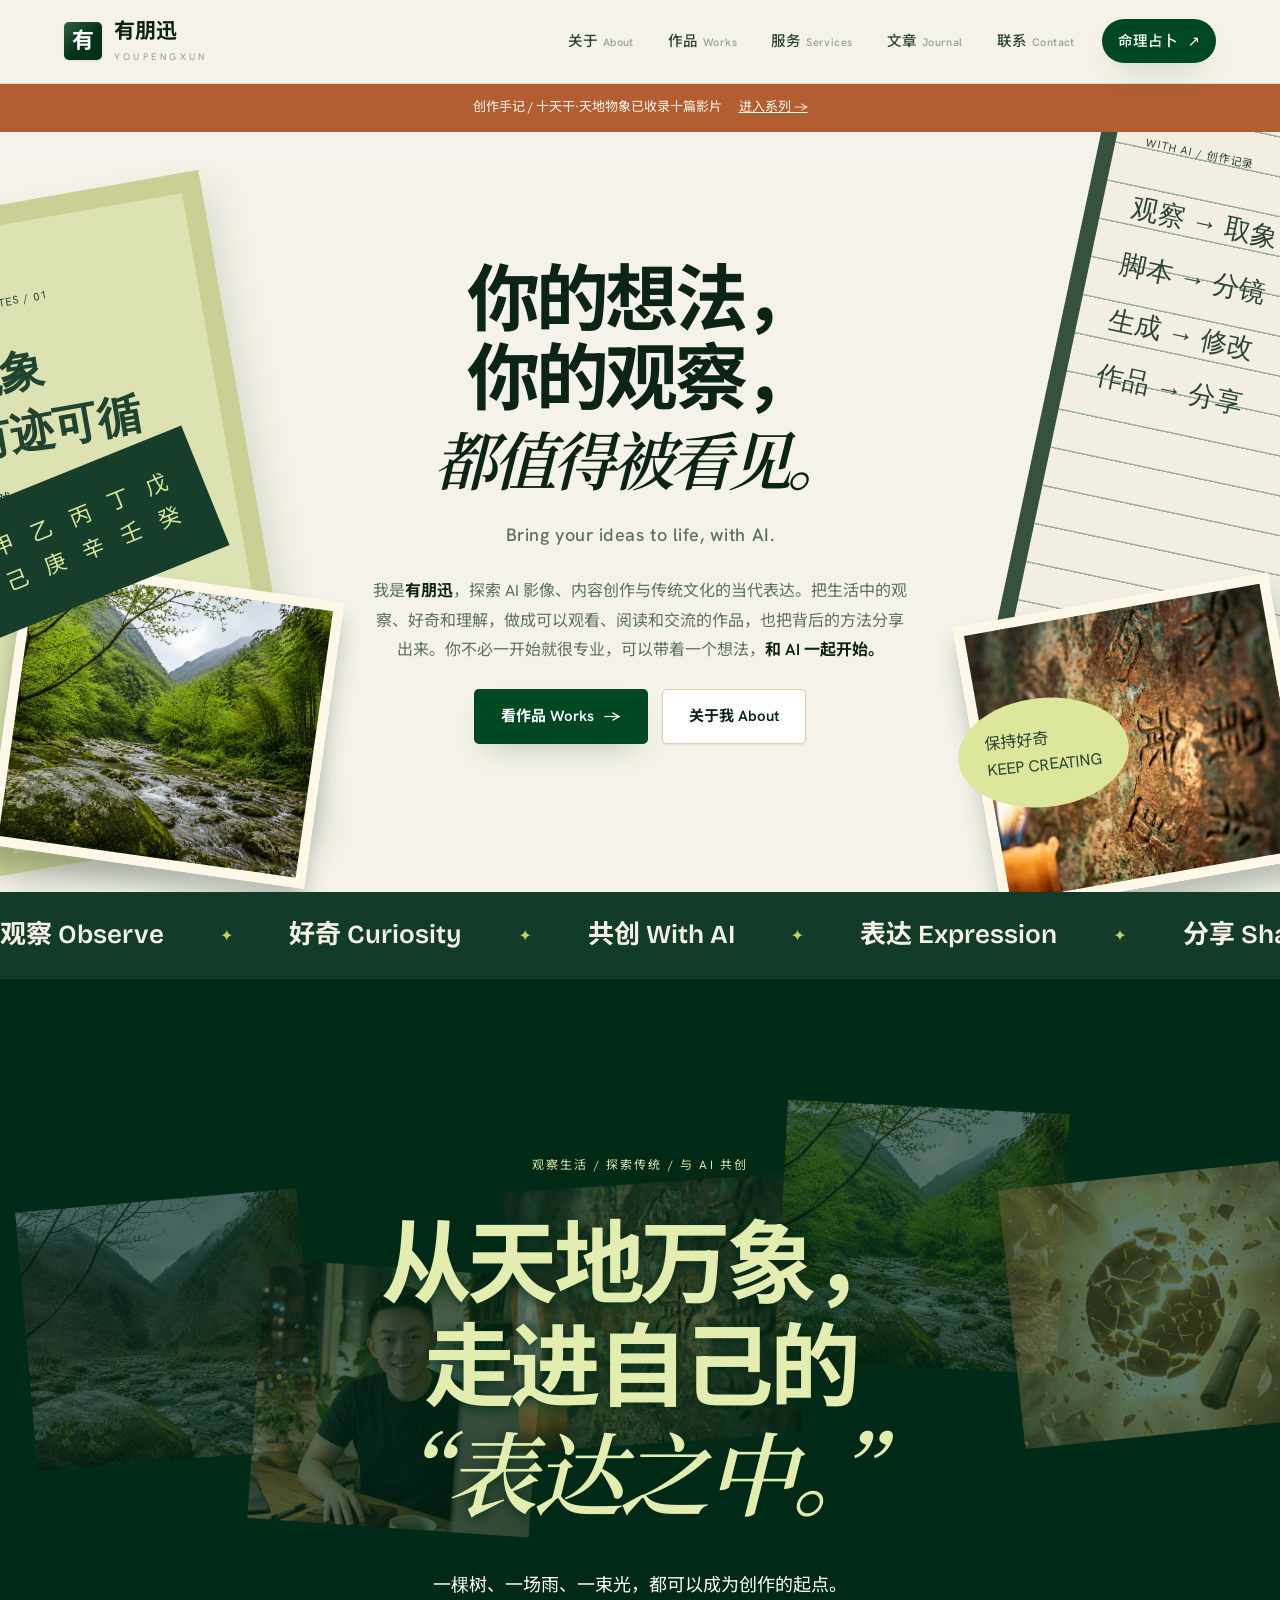
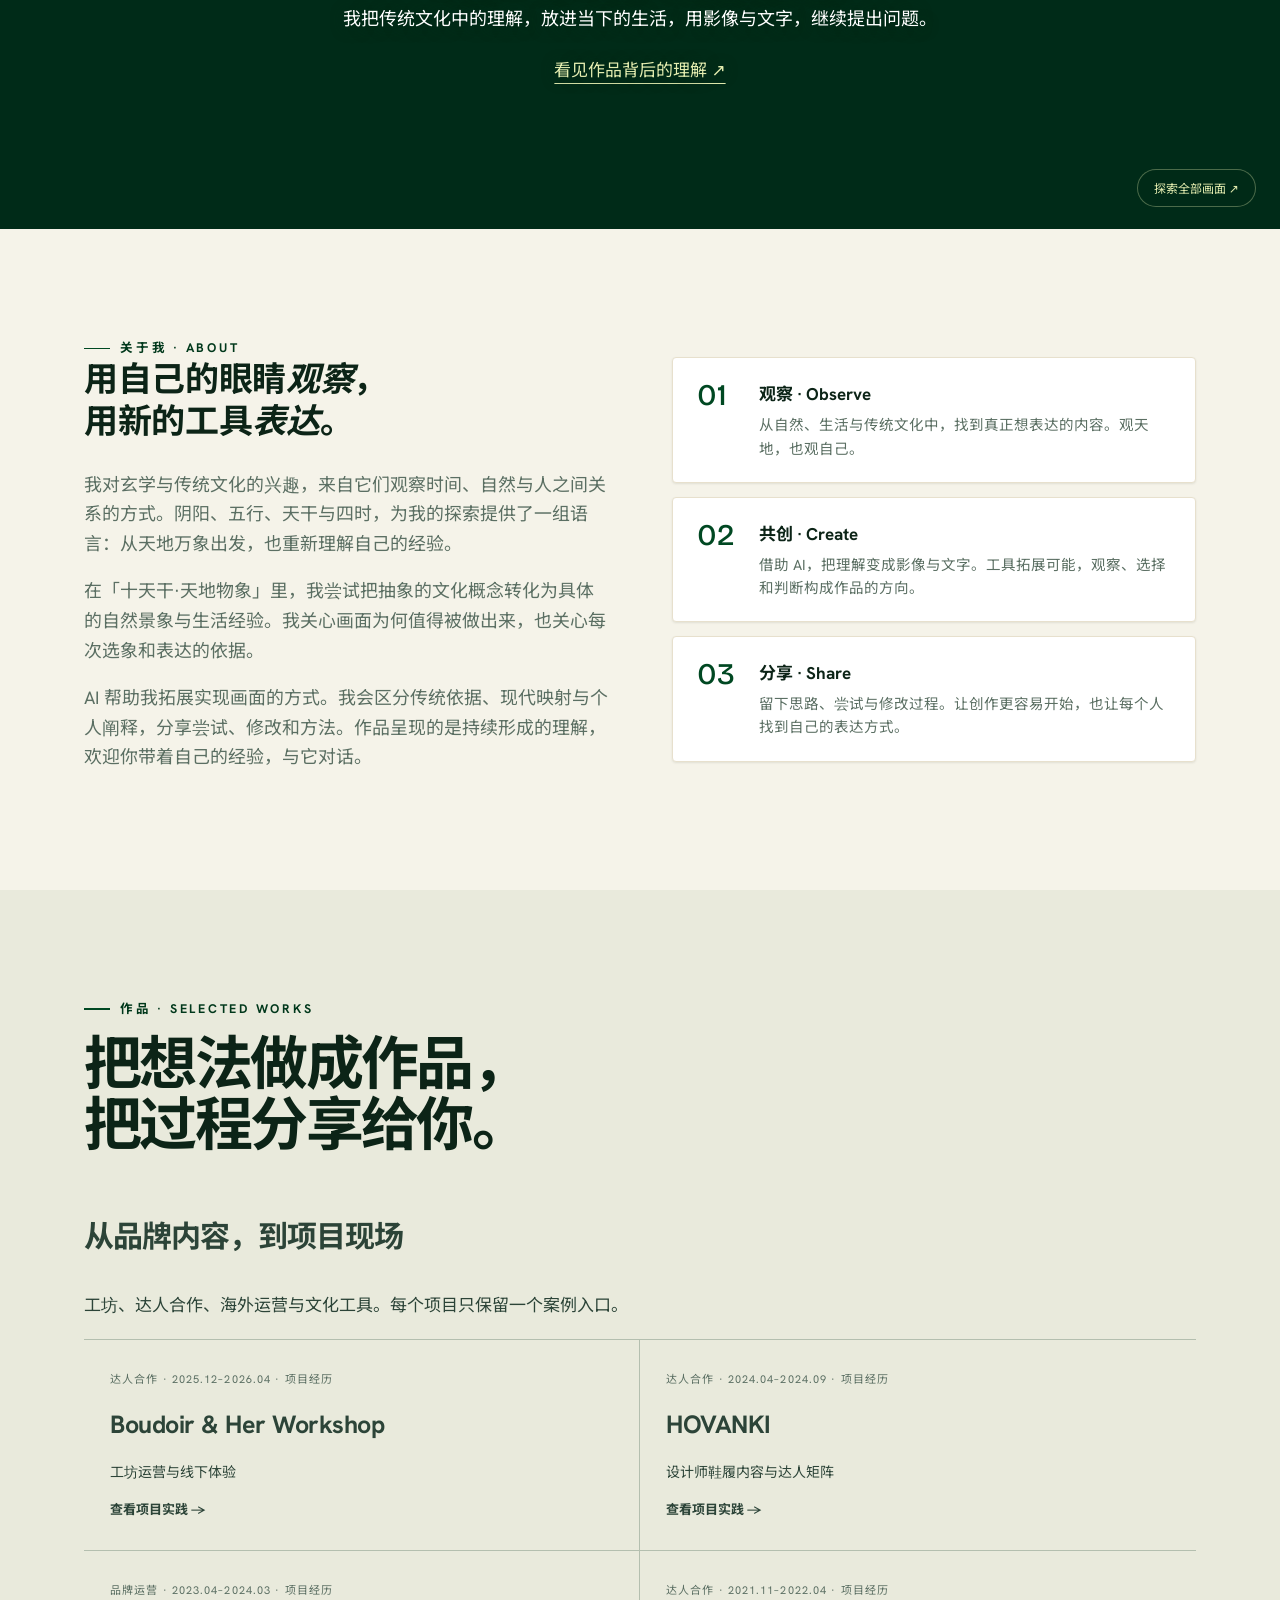
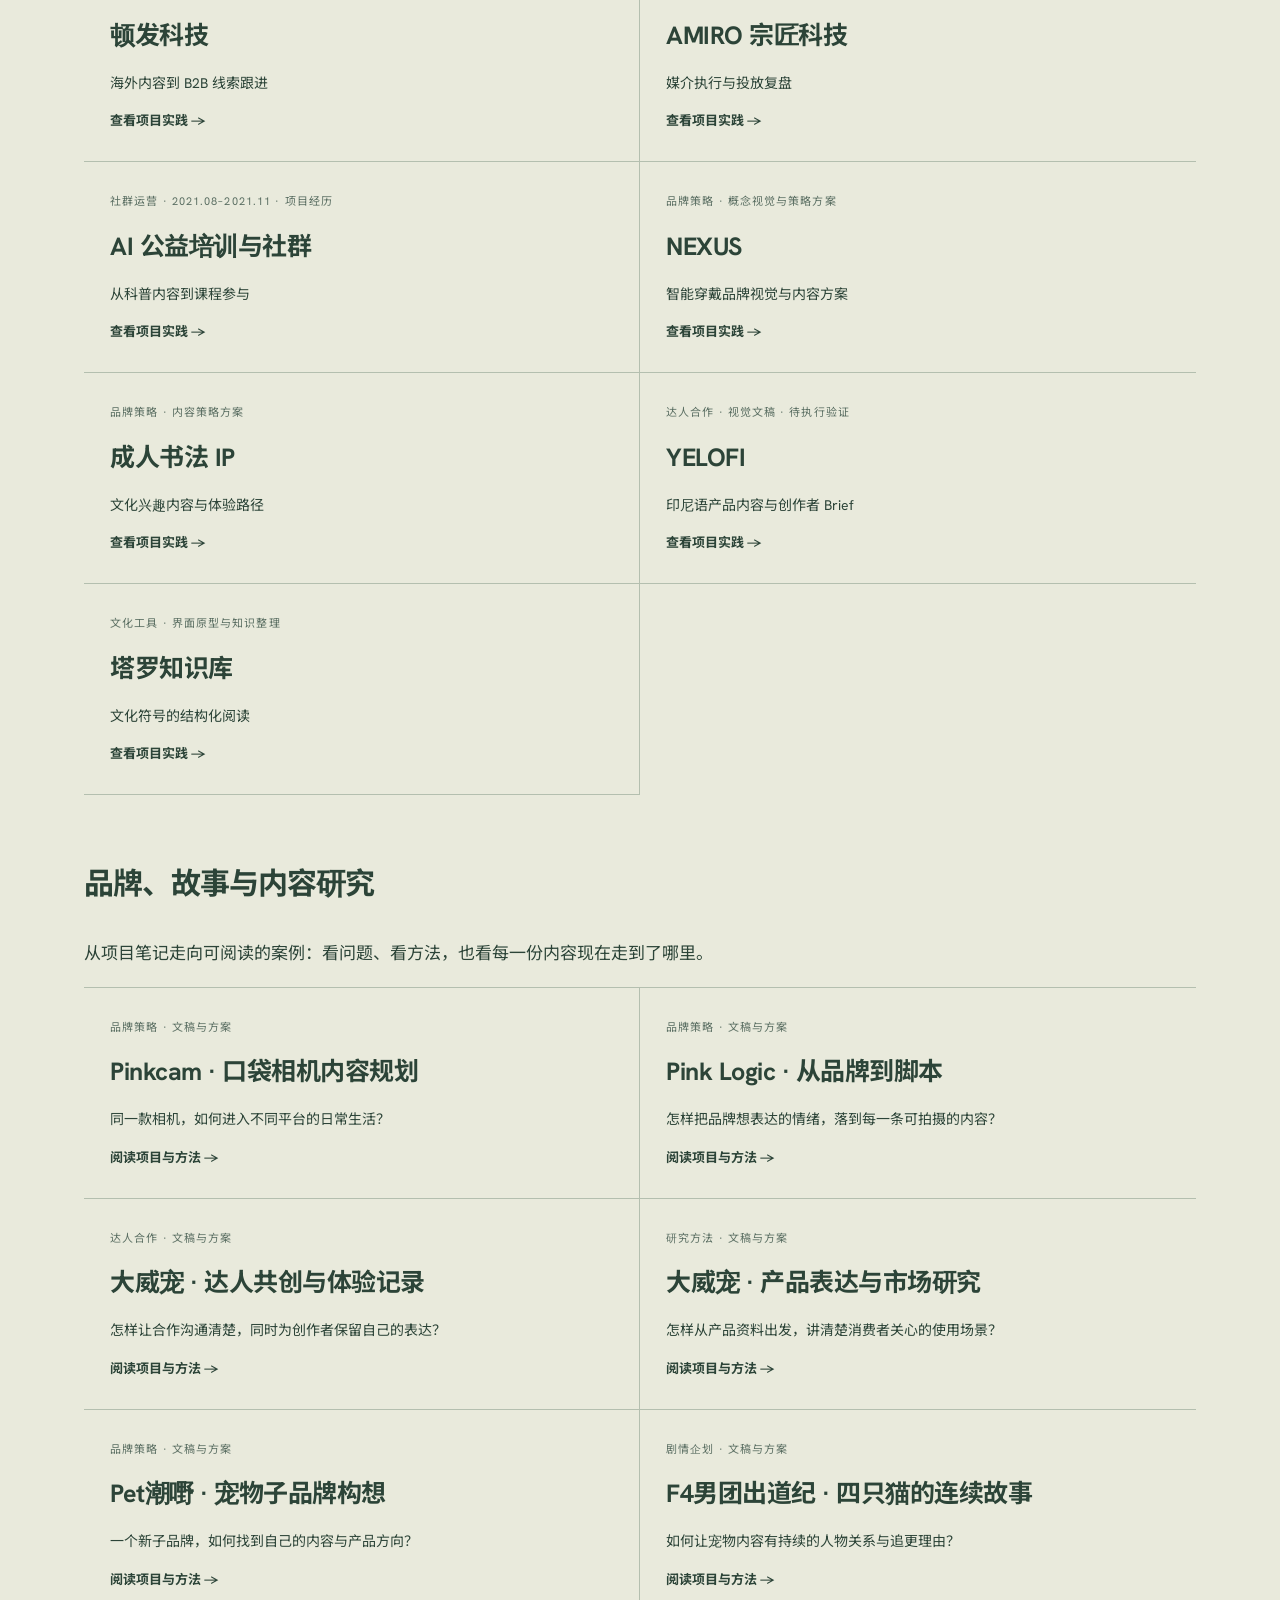
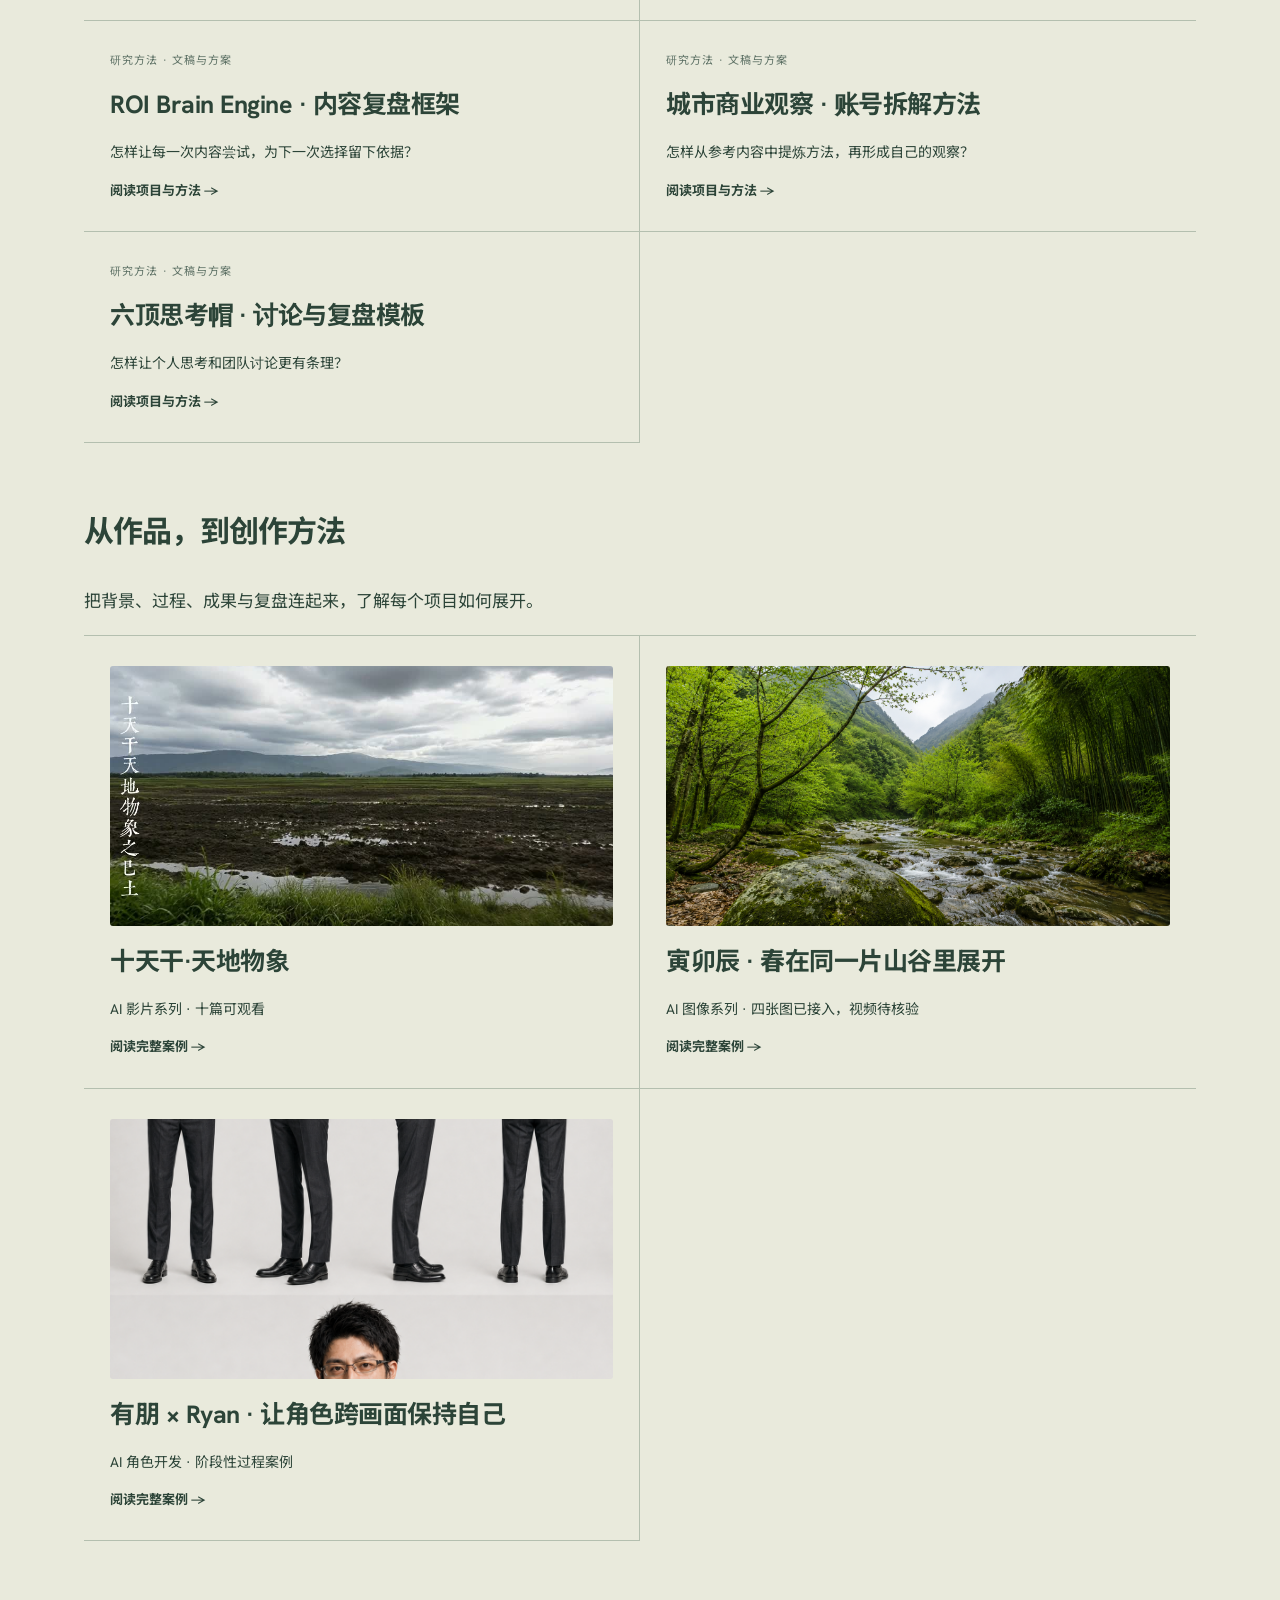
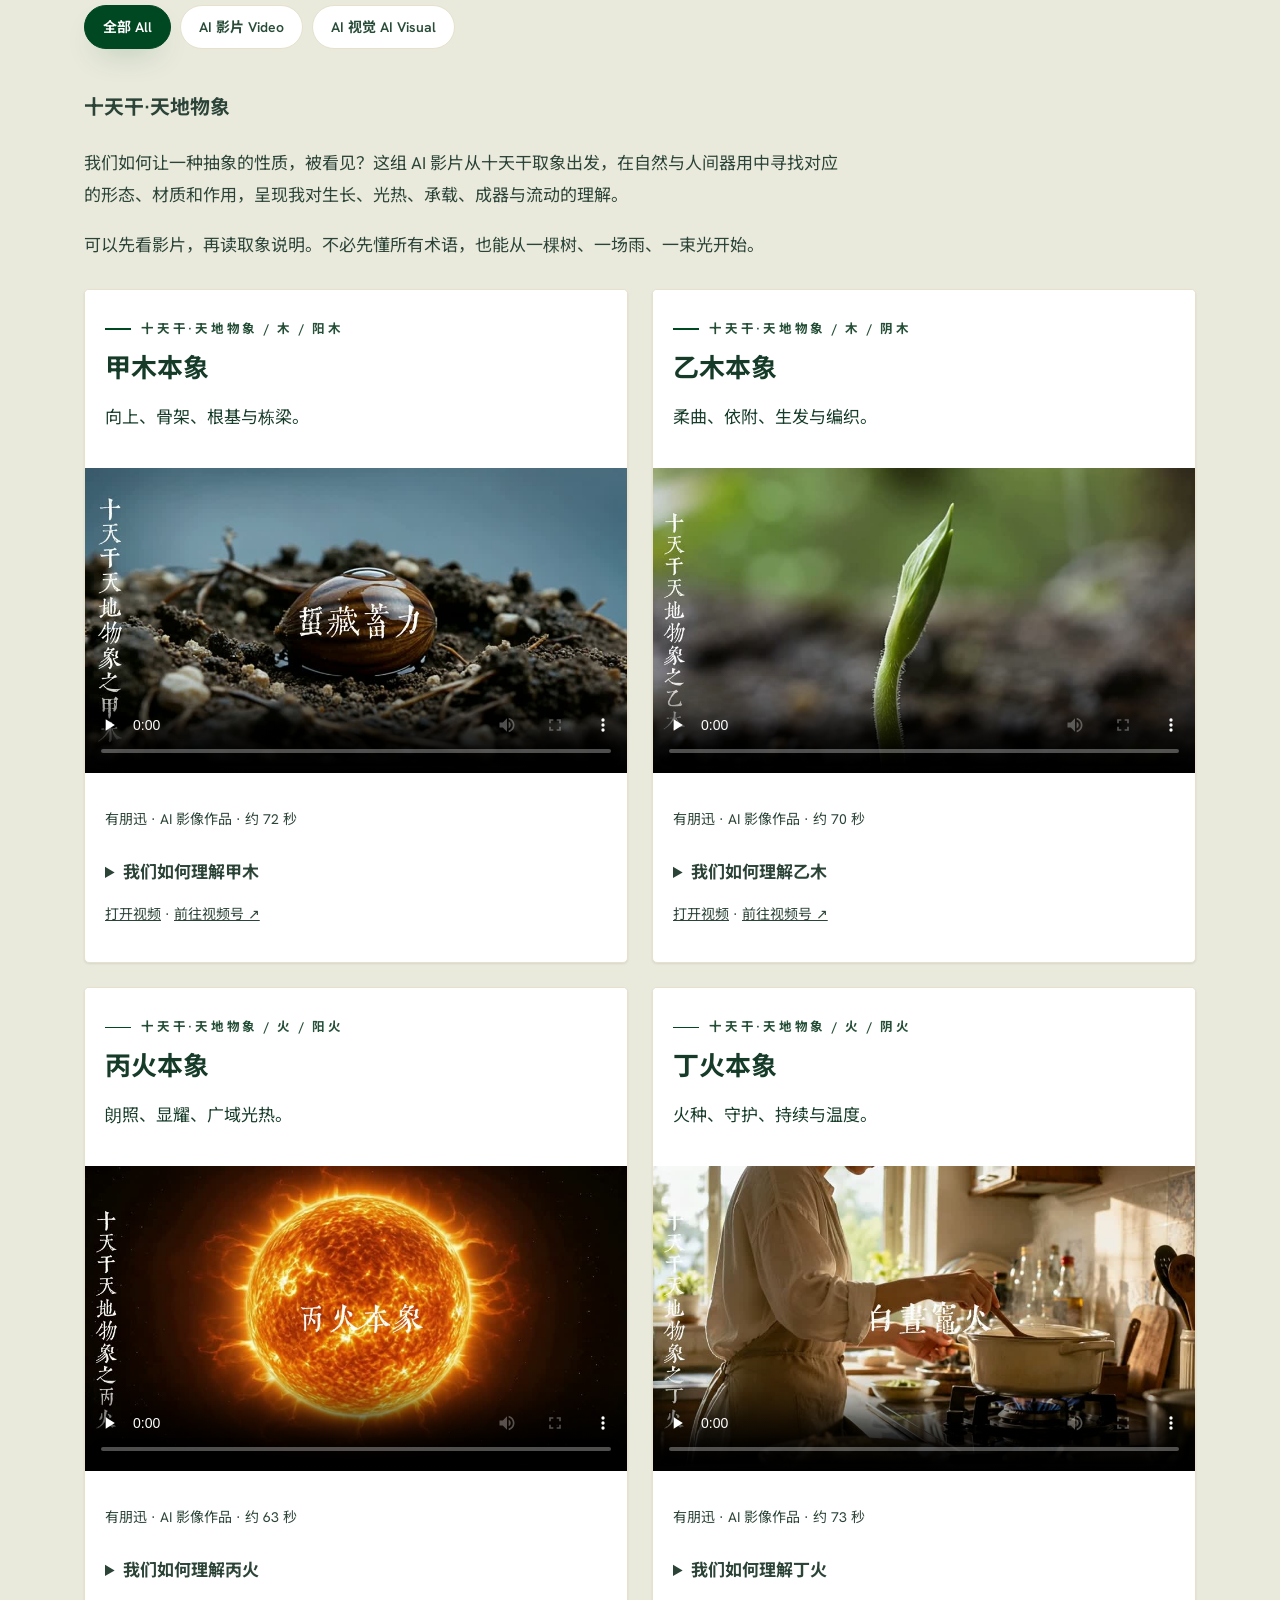
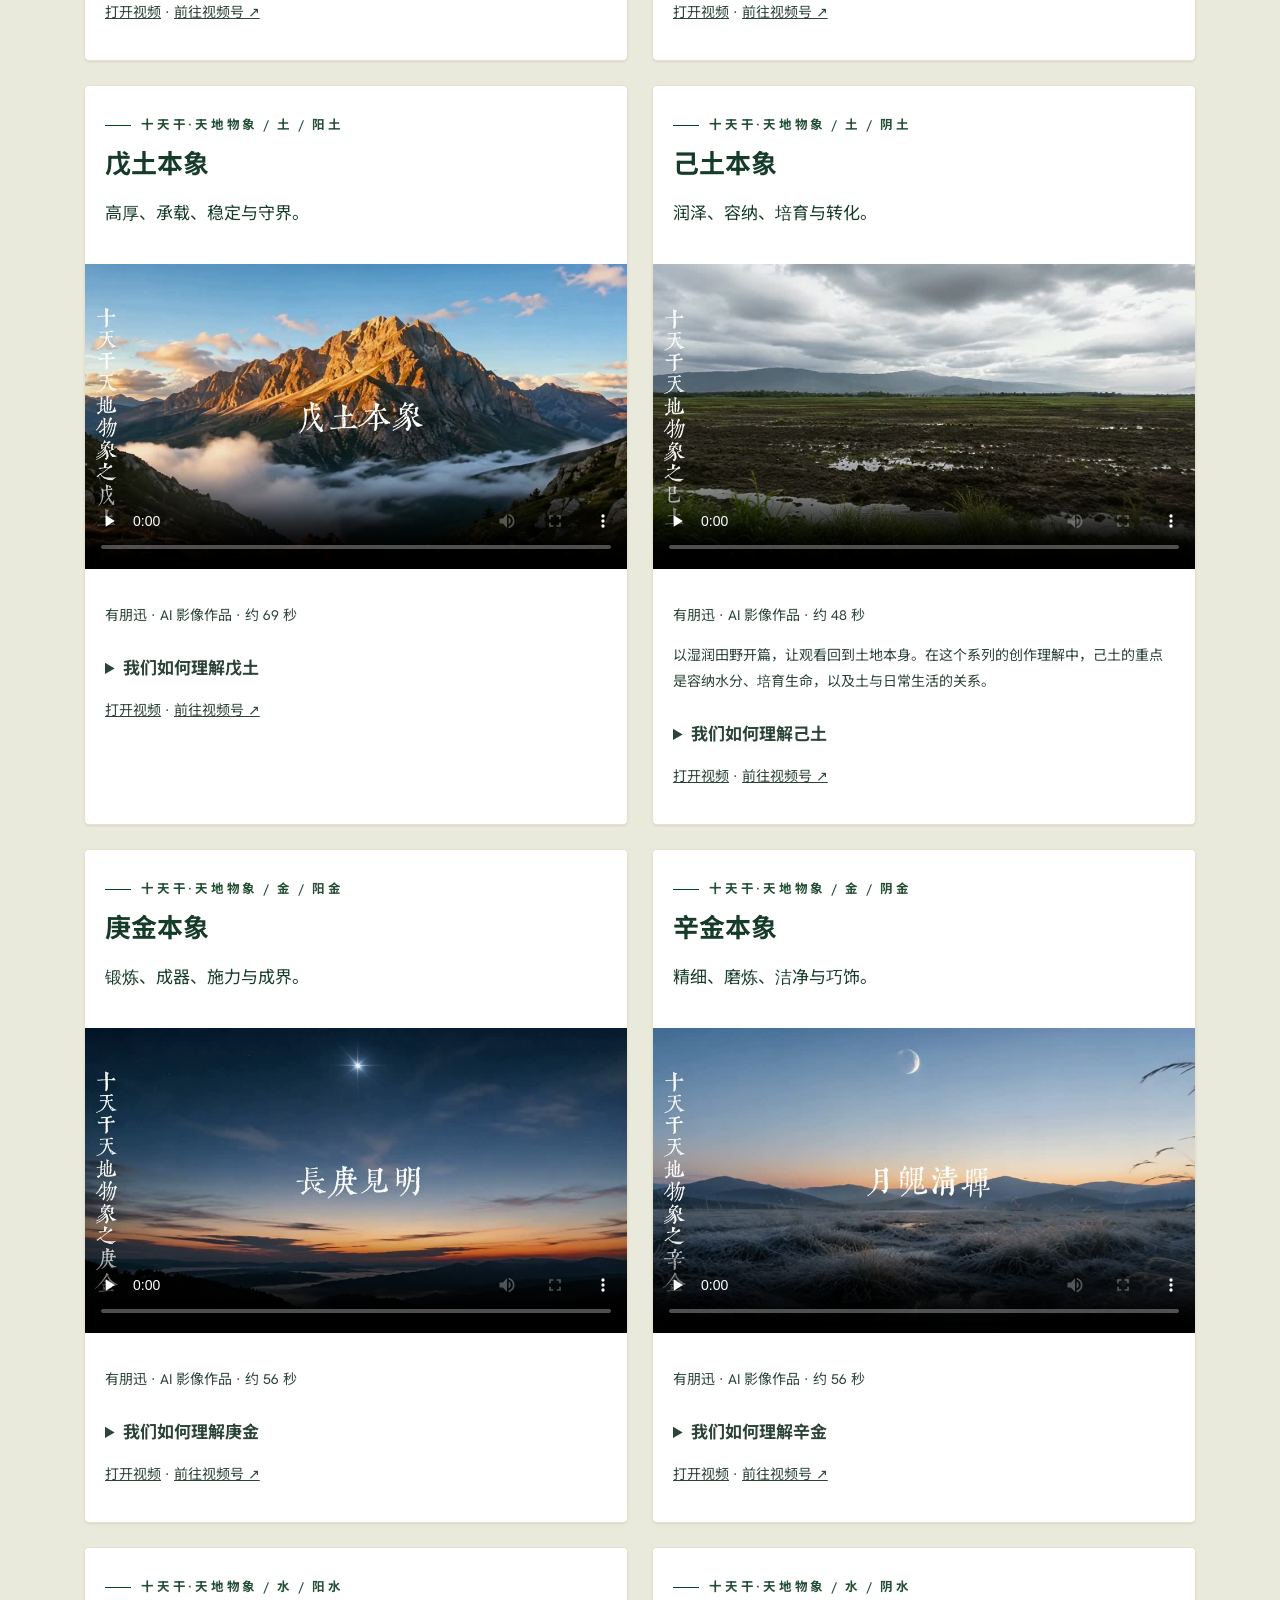
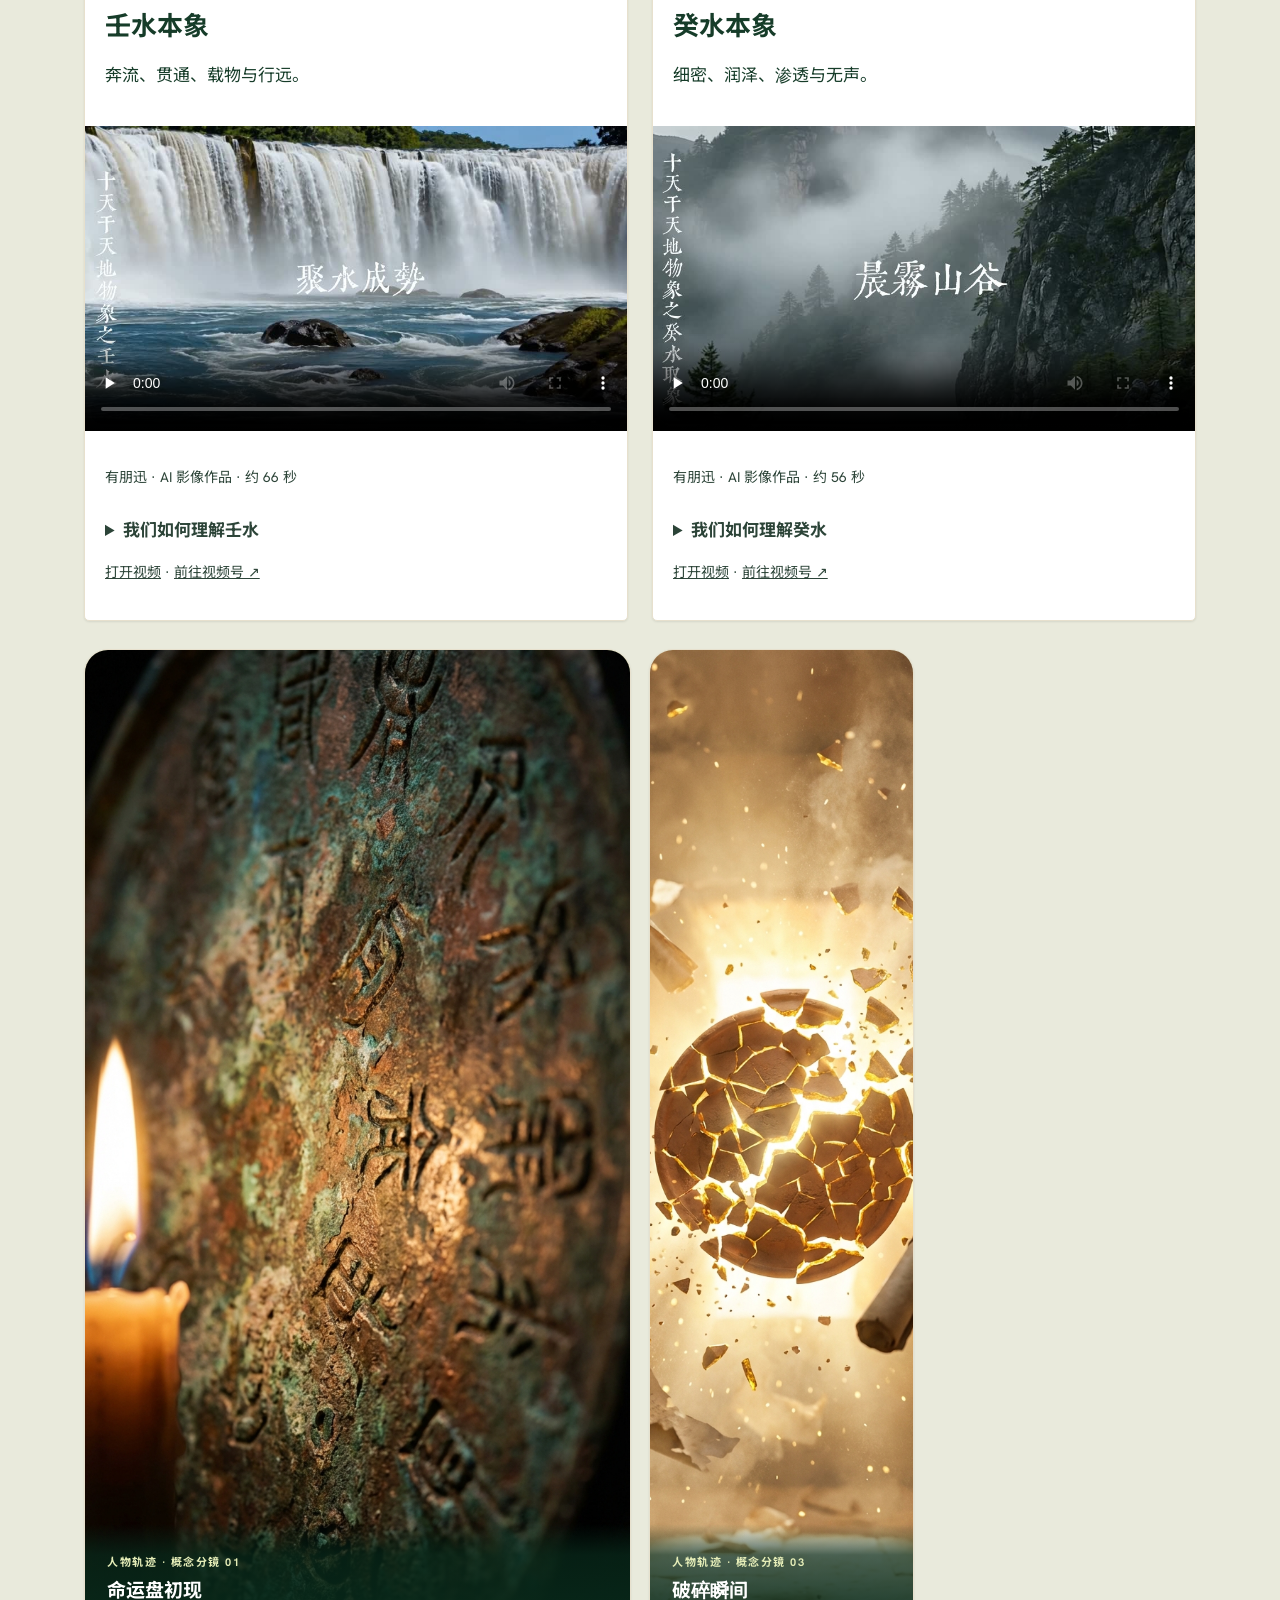
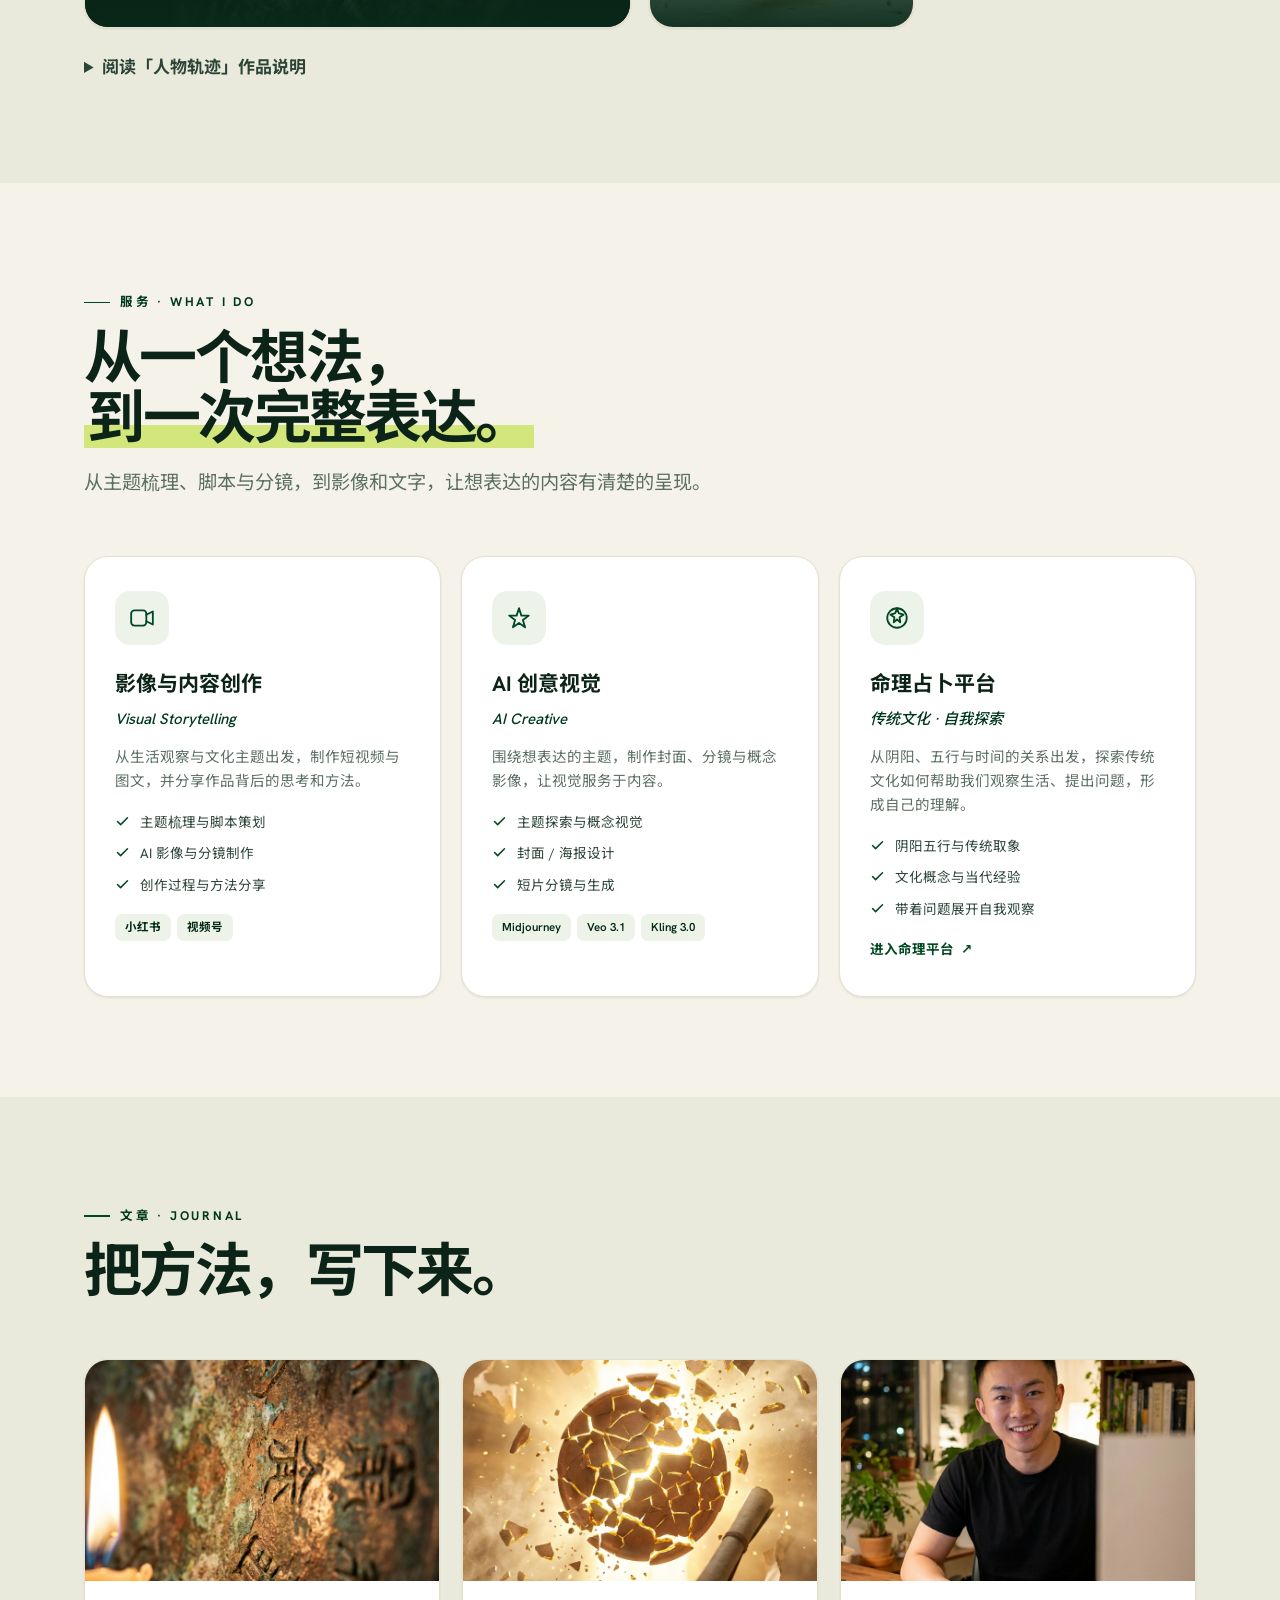
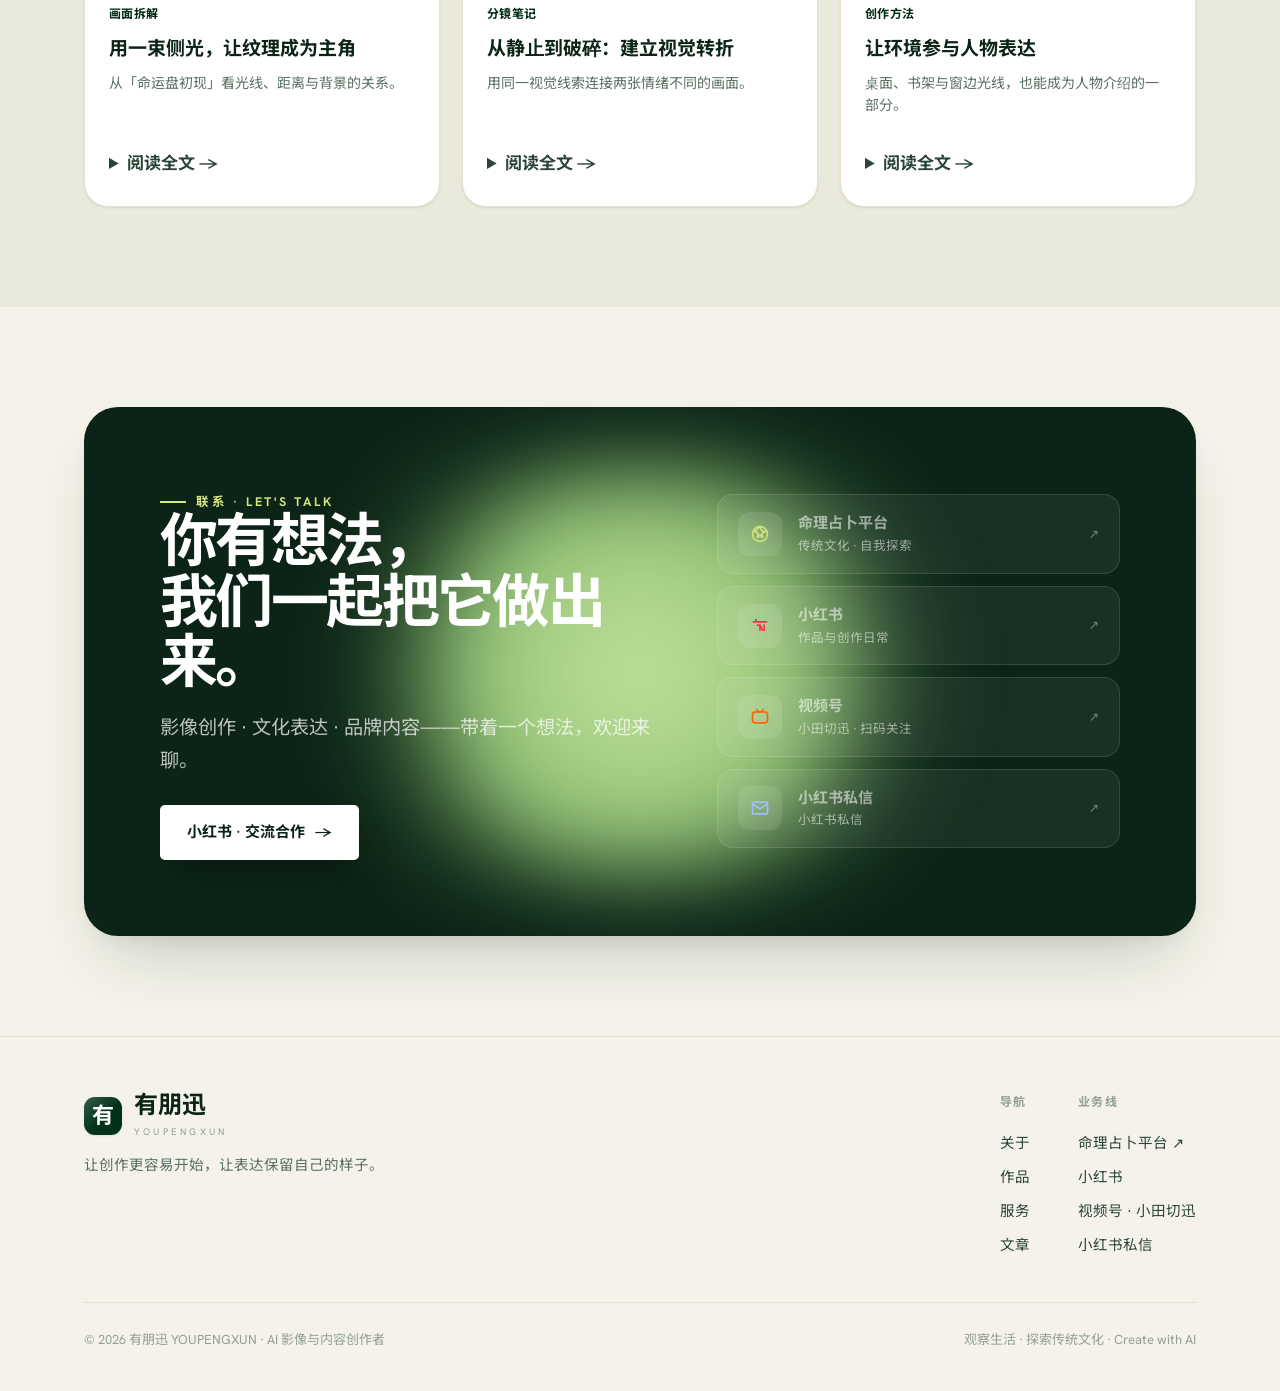
==== index.html @ 89be4388 "Add curated portfolio website and reviewed public assets" ====
<!DOCTYPE html>
<html lang="zh-CN">
<head>
<meta charset="UTF-8" />
<meta name="viewport" content="width=device-width, initial-scale=1.0" />
<title>有朋迅 · AI 影像与内容创作者</title>
<meta name="description" content="有朋迅 — AI 影像与内容创作者。探索 AI 影像、传统文化与自我观察，把想法做成作品，把过程分享给你。" />
<link rel="icon" href="data:image/svg+xml;utf8,<svg xmlns='http://www.w3.org/2000/svg' viewBox='0 0 64 64'><defs><linearGradient id='g' x1='0' y1='0' x2='1' y2='1'><stop offset='0' stop-color='%23d8c5ff'/><stop offset='1' stop-color='%237c5adc'/></linearGradient></defs><circle cx='32' cy='32' r='30' fill='url(%23g)'/><text x='32' y='43' font-size='32' text-anchor='middle' fill='%230d0620' font-family='serif' font-weight='bold'>有</text></svg>" />
<meta property="og:type" content="website" />
<meta property="og:title" content="有朋迅 · AI 影像与内容创作者" />
<meta property="og:description" content="从生活与天地万象出发，与 AI 一起把想法变成作品。" />
<meta property="og:image" content="https://xunertion-netizen.github.io/youpengxun/og-image.png" />
<link rel="stylesheet" href="fonts.css" /><!-- 本地自托管字体（去 Google Fonts 依赖，国内可达） -->
<link rel="stylesheet" href="styles.css" />
<link rel="stylesheet" href="sections.css" />
<link rel="stylesheet" href="goo.css" />
<style>.content-note{margin-top:24px;line-height:1.85}.content-note summary{cursor:pointer;font-weight:600}.content-note p{max-width:72ch}.post .content-note{margin-top:14px}</style>
<style>.works-grid{grid-template-rows:auto}.works-grid .jitu-work{grid-column:1/-1;grid-row:auto;display:block;height:auto;min-height:0;background:var(--white,#fff);color:var(--ink,#142332)}.jitu-heading,.jitu-copy{padding:24px 28px}.jitu-heading h3{font-size:30px;margin:10px 0}.jitu-work video{display:block;width:100%;height:auto;aspect-ratio:16/9;background:#111;position:relative;z-index:2}.jitu-copy p{line-height:1.85;max-width:72ch}.jitu-copy a{color:inherit;text-decoration:underline}.jitu-work::before,.jitu-work::after{display:none;pointer-events:none}</style><style>.stem-videos{display:grid;grid-template-columns:repeat(2,minmax(0,1fr));gap:24px;margin-bottom:28px}.stem-videos .jitu-work{height:auto;background:var(--white,#fff)}.stem-videos .jitu-work:hover{transform:none}.stem-videos .jitu-heading h3{font-size:26px}.stem-videos .jitu-heading,.stem-videos .jitu-copy{padding:20px}.stem-videos video{width:100%;height:auto;aspect-ratio:16/9;display:block}.stem-videos .jitu-copy p{font-size:14px}@media(max-width:700px){.stem-videos{grid-template-columns:1fr}}</style><style>.project-case-list{margin:28px 0 44px;scroll-margin-top:90px}.project-case-grid{display:grid;grid-template-columns:repeat(3,minmax(0,1fr));gap:20px;margin-top:20px}.project-case-card{display:block;padding:18px;border:1px solid var(--line);border-radius:18px;color:inherit;text-decoration:none;background:var(--white)}.project-case-card img{width:100%;height:190px;object-fit:contain;background:#eee;border-radius:10px}.project-case-card h3{font-size:20px;margin:18px 0 10px}.project-case-card p{font-size:14px;line-height:1.8;margin-bottom:14px}@media(max-width:700px){.project-case-grid{grid-template-columns:1fr}}</style><link rel="stylesheet" href="editorial.css"><link rel="canonical" href="https://xunertion-netizen.github.io/youpengxun/"><meta property="og:url" content="https://xunertion-netizen.github.io/youpengxun/"></head>
<body>

<!-- ============ NAV ============ -->
<nav class="nav">
  <a class="brand" href="#top" aria-label="有朋迅 首页">
    <span class="mark">有</span>
    <span><b>有朋迅</b><small>YOUPENGXUN</small></span>
  </a>
  <div class="nav-links">
    <a href="#about">关于<span class="en">About</span></a>
    <a href="#works">作品<span class="en">Works</span></a>
    <a href="#services">服务<span class="en">Services</span></a>
    <a href="#journal">文章<span class="en">Journal</span></a>
    <a href="#contact">联系<span class="en">Contact</span></a>
    <a class="btn btn-primary nav-cta" href="命理八字.html">命理占卜 <span class="arr">↗</span></a>
  </div>
  <button class="nav-burger" aria-label="菜单">
    <svg width="20" height="20" viewBox="0 0 24 24" fill="none" stroke="currentColor" stroke-width="2" stroke-linecap="round"><path d="M3 6h18M3 12h18M3 18h18"/></svg>
  </button>
</nav>
<div class="mobile-sheet">
  <a href="#about">关于<span class="en">About</span></a>
  <a href="#works">作品<span class="en">Works</span></a>
  <a href="#services">服务<span class="en">Services</span></a>
  <a href="#journal">文章<span class="en">Journal</span></a>
  <a href="#contact">联系<span class="en">Contact</span></a>
  <a href="命理八字.html">命理占卜平台<span class="en">Mingli ↗</span></a>
</div>

<span id="top"></span>

<!-- ============ HERO ============ -->
<div class="studio-news">创作手记 / 十天干·天地物象已收录十篇影片 <a href="#jiamu-work">进入系列 →</a></div><header class="hero grain" data-screen-label="Hero"><div class="desk-side desk-left" aria-hidden="true"><div class="desk-paper"><small>FIELD NOTES / 01</small><strong>观象<br>有迹可循</strong><p>自然 · 四时 · 生活</p></div><img src="assets/cases/wood-4.png" alt=""><div class="desk-ticket">甲 乙 丙 丁 戊<br>己 庚 辛 壬 癸</div></div><div class="desk-side desk-right" aria-hidden="true"><div class="desk-notebook"><small>WITH AI / 创作记录</small><p>观察 → 取象<br>脚本 → 分镜<br>生成 → 修改<br>作品 → 分享</p></div><img src="assets/content/fate-disc.jpg" alt=""><span class="desk-stamp">保持好奇<br>KEEP CREATING</span></div>
  <div class="hero-bg">
    <span class="blob b1"></span>
    <span class="blob b2"></span>
    <span class="blob b3"></span>
    <span class="grid-fade"></span>
  </div>
  <div class="wrap hero-grid">
    <div class="hero-copy">
      <span class="hero-badge reveal">
        <span class="dot"></span> 观察生活 · 与 AI 一起创作
        <span class="tag">Create with AI</span>
      </span>
      <h1 class="reveal" data-d="1">
        你的想法，<br />你的观察，<br /><span class="iris-text">都值得被看见。</span>
      </h1>
      <div class="sub-en reveal" data-d="2">Bring your ideas to life, with AI.</div>
      <p class="pitch reveal" data-d="3">我是<b>有朋迅</b>，探索 AI 影像、内容创作与传统文化的当代表达。把生活中的观察、好奇和理解，做成可以观看、阅读和交流的作品，也把背后的方法分享出来。你不必一开始就很专业，可以带着一个想法，<b>和 AI 一起开始。</b></p>
      <div class="hero-actions reveal" data-d="4">
        <a class="btn btn-primary" href="#works">看作品 Works <span class="arr">→</span></a>
        <a class="btn btn-ghost" href="#about">关于我 About</a>
      </div>
      <div class="hero-meta reveal" data-d="5">
        <div class="m"><b>观察生活</b><span>从好奇开始</span></div>
        <div class="m"><b>与 AI 共创</b><span>把想法做出来</span></div>
        <div class="m"><b>传统文化</b><span>观天地，也观自己</span></div>
      </div>
    </div>
    <div class="hero-portrait reveal" data-d="3">
      <div class="portrait-frame">
        <image-slot id="hero-portrait" src="assets/content/creator.png" placeholder="有朋迅 · 创作者形象" aria-label="有朋迅 · 创作者形象"></image-slot>
      </div>
      <div class="portrait-tag">
        <span class="ic"><svg width="18" height="18" viewBox="0 0 24 24" fill="none" stroke="currentColor" stroke-width="1.8" stroke-linecap="round" stroke-linejoin="round"><circle cx="12" cy="8" r="4"/><path d="M4 21c0-4 4-6 8-6s8 2 8 6"/></svg></span>
        <span><b>有朋迅</b><span>Creator · 创作者形象</span></span>
      </div>
      <div class="portrait-spark">
        <svg width="16" height="16" viewBox="0 0 24 24" fill="none" stroke="currentColor" stroke-width="1.8" stroke-linecap="round" stroke-linejoin="round"><path d="M12 3l1.8 4.7L18.5 9.5 13.8 11 12 16l-1.8-5L5.5 9.5l4.7-1.8z"/></svg>
        <b>与 AI <span class="iris-text">一起创作</span></b>
      </div>
    </div>
  </div>
</header>

<!-- ============ MARQUEE ============ -->
<div class="marquee" aria-hidden="true">
  <div class="marquee-track">
    <span>观察&nbsp;Observe</span><span>好奇&nbsp;Curiosity</span><span>共创&nbsp;With AI</span><span>表达&nbsp;Expression</span><span>分享&nbsp;Share</span>
    <span>观察&nbsp;Observe</span><span>好奇&nbsp;Curiosity</span><span>共创&nbsp;With AI</span><span>表达&nbsp;Expression</span><span>分享&nbsp;Share</span>
  </div>
</div>

<section class="manifesto" id="atmosphere"><div class="reveal-mosaic" aria-hidden="true"><img src="assets/cases/wood-1.png" alt="" loading="lazy"><img src="assets/content/creator.png" alt="" loading="lazy"><img src="assets/content/fate-disc.jpg" alt="" loading="lazy"><img src="assets/cases/wood-4.png" alt="" loading="lazy"><img src="assets/content/breaking.jpg" alt="" loading="lazy"><img src="assets/content/jiamu-poster.jpg" alt="" loading="lazy"><img src="assets/content/yimu-poster.jpg" alt="" loading="lazy"><img src="assets/content/binghuo-poster.jpg" alt="" loading="lazy"><img src="assets/content/dinghuo-poster.jpg" alt="" loading="lazy"><img src="assets/content/jitu-poster.jpg" alt="" loading="lazy"><img src="assets/content/renshui-poster.jpg" alt="" loading="lazy"><img src="assets/content/xinjin-poster.jpg" alt="" loading="lazy"><img src="assets/cases/wood-1.png" alt="" loading="lazy"><img src="assets/content/creator.png" alt="" loading="lazy"><img src="assets/content/fate-disc.jpg" alt="" loading="lazy"><img src="assets/cases/wood-4.png" alt="" loading="lazy"><img src="assets/content/breaking.jpg" alt="" loading="lazy"><img src="assets/content/jiamu-poster.jpg" alt="" loading="lazy"><img src="assets/content/yimu-poster.jpg" alt="" loading="lazy"><img src="assets/content/binghuo-poster.jpg" alt="" loading="lazy"><img src="assets/content/dinghuo-poster.jpg" alt="" loading="lazy"><img src="assets/content/jitu-poster.jpg" alt="" loading="lazy"><img src="assets/content/renshui-poster.jpg" alt="" loading="lazy"><img src="assets/content/xinjin-poster.jpg" alt="" loading="lazy"></div><div class="manifesto-images" aria-hidden="true"><img src="assets/cases/wood-1.png" alt=""><img src="assets/content/creator.png" alt=""><img src="assets/content/fate-disc.jpg" alt=""><img src="assets/cases/wood-4.png" alt=""><img src="assets/content/breaking.jpg" alt=""></div><button class="mosaic-show" type="button">探索全部画面 ↗</button><div class="manifesto-copy"><p class="manifesto-kicker">观察生活 / 探索传统 / 与 AI 共创</p><h2>从天地万象，<br>走进自己的<br><em>“表达之中。”</em></h2><p>一棵树、一场雨、一束光，都可以成为创作的起点。<br>我把传统文化中的理解，放进当下的生活，用影像与文字，继续提出问题。</p><a href="project-cases.html#stems">看见作品背后的理解 ↗</a></div></section>
<!-- ============ ABOUT ============ -->
<section class="section" id="about" data-screen-label="About">
  <div class="wrap about-grid">
    <div class="about-copy">
      <span class="eyebrow reveal">关于我 · About</span>
      <p class="quote reveal" data-d="1">用自己的眼睛<em>观察</em>，<br />用新的工具<em>表达</em>。</p>
      <p class="reveal" data-d="2">我对玄学与传统文化的兴趣，来自它们观察时间、自然与人之间关系的方式。阴阳、五行、天干与四时，为我的探索提供了一组语言：从天地万象出发，也重新理解自己的经验。</p>
      <p class="reveal" data-d="2">在「十天干·天地物象」里，我尝试把抽象的文化概念转化为具体的自然景象与生活经验。我关心画面为何值得被做出来，也关心每次选象和表达的依据。</p>
      <p class="reveal" data-d="2">AI 帮助我拓展实现画面的方式。我会区分传统依据、现代映射与个人阐释，分享尝试、修改和方法。作品呈现的是持续形成的理解，欢迎你带着自己的经验，与它对话。</p>
    </div>
    <div class="pillars">
      <div class="pillar reveal" data-d="1">
        <span class="num">01</span>
        <div><h3>观察 · Observe</h3><p>从自然、生活与传统文化中，找到真正想表达的内容。观天地，也观自己。</p></div>
      </div>
      <div class="pillar reveal" data-d="2">
        <span class="num">02</span>
        <div><h3>共创 · Create</h3><p>借助 AI，把理解变成影像与文字。工具拓展可能，观察、选择和判断构成作品的方向。</p></div>
      </div>
      <div class="pillar reveal" data-d="3">
        <span class="num">03</span>
        <div><h3>分享 · Share</h3><p>留下思路、尝试与修改过程。让创作更容易开始，也让每个人找到自己的表达方式。</p></div>
      </div>
    </div>
  </div>
</section>

<!-- ============ WORKS ============ -->
<section class="section alt" id="works" data-screen-label="Works">
  <div class="wrap">
    <div class="section-head reveal">
      <span class="eyebrow">作品 · Selected Works</span>
      <h2 class="h-1">把想法做成作品，<br />把过程分享给你。</h2>
    </div>
<div class="project-case-list" id="portfolio-projects"><h3>从品牌内容，到项目现场</h3><p>工坊、达人合作、海外运营与文化工具。每个项目只保留一个案例入口。</p><div class="project-case-grid"><a class="project-case-card" href="portfolio-projects.html#boudoir"><span>达人合作 · 2025.12–2026.04 · 项目经历</span><h3>Boudoir & Her Workshop</h3><p>工坊运营与线下体验</p><span>查看项目实践 →</span></a><a class="project-case-card" href="portfolio-projects.html#hovanki"><span>达人合作 · 2024.04–2024.09 · 项目经历</span><h3>HOVANKI</h3><p>设计师鞋履内容与达人矩阵</p><span>查看项目实践 →</span></a><a class="project-case-card" href="portfolio-projects.html#dunfa"><span>品牌运营 · 2023.04–2024.03 · 项目经历</span><h3>顿发科技</h3><p>海外内容到 B2B 线索跟进</p><span>查看项目实践 →</span></a><a class="project-case-card" href="portfolio-projects.html#amiro"><span>达人合作 · 2021.11–2022.04 · 项目经历</span><h3>AMIRO 宗匠科技</h3><p>媒介执行与投放复盘</p><span>查看项目实践 →</span></a><a class="project-case-card" href="portfolio-projects.html#ai-training"><span>社群运营 · 2021.08–2021.11 · 项目经历</span><h3>AI 公益培训与社群</h3><p>从科普内容到课程参与</p><span>查看项目实践 →</span></a><a class="project-case-card" href="portfolio-projects.html#nexus"><span>品牌策略 · 概念视觉与策略方案</span><h3>NEXUS</h3><p>智能穿戴品牌视觉与内容方案</p><span>查看项目实践 →</span></a><a class="project-case-card" href="portfolio-projects.html#calligraphy"><span>品牌策略 · 内容策略方案</span><h3>成人书法 IP</h3><p>文化兴趣内容与体验路径</p><span>查看项目实践 →</span></a><a class="project-case-card" href="portfolio-projects.html#yelofi"><span>达人合作 · 视觉文稿 · 待执行验证</span><h3>YELOFI</h3><p>印尼语产品内容与创作者 Brief</p><span>查看项目实践 →</span></a><a class="project-case-card" href="portfolio-projects.html#tarot"><span>文化工具 · 界面原型与知识整理</span><h3>塔罗知识库</h3><p>文化符号的结构化阅读</p><span>查看项目实践 →</span></a></div></div><div id="notion-projects" class="project-case-list"><h3>品牌、故事与内容研究</h3><p>从项目笔记走向可阅读的案例：看问题、看方法，也看每一份内容现在走到了哪里。</p><div class="project-case-grid"><a class="project-case-card" href="notion-projects.html#pocket"><span>品牌策略 · 文稿与方案</span><h3>Pinkcam · 口袋相机内容规划</h3><p>同一款相机，如何进入不同平台的日常生活？</p><span>阅读项目与方法 →</span></a><a class="project-case-card" href="notion-projects.html#pink"><span>品牌策略 · 文稿与方案</span><h3>Pink Logic · 从品牌到脚本</h3><p>怎样把品牌想表达的情绪，落到每一条可拍摄的内容？</p><span>阅读项目与方法 →</span></a><a class="project-case-card" href="notion-projects.html#dawin-creators"><span>达人合作 · 文稿与方案</span><h3>大威宠 · 达人共创与体验记录</h3><p>怎样让合作沟通清楚，同时为创作者保留自己的表达？</p><span>阅读项目与方法 →</span></a><a class="project-case-card" href="notion-projects.html#dawin-product"><span>研究方法 · 文稿与方案</span><h3>大威宠 · 产品表达与市场研究</h3><p>怎样从产品资料出发，讲清楚消费者关心的使用场景？</p><span>阅读项目与方法 →</span></a><a class="project-case-card" href="notion-projects.html#pet"><span>品牌策略 · 文稿与方案</span><h3>Pet潮嘢 · 宠物子品牌构想</h3><p>一个新子品牌，如何找到自己的内容与产品方向？</p><span>阅读项目与方法 →</span></a><a class="project-case-card" href="notion-projects.html#f4"><span>剧情企划 · 文稿与方案</span><h3>F4男团出道纪 · 四只猫的连续故事</h3><p>如何让宠物内容有持续的人物关系与追更理由？</p><span>阅读项目与方法 →</span></a><a class="project-case-card" href="notion-projects.html#roi"><span>研究方法 · 文稿与方案</span><h3>ROI Brain Engine · 内容复盘框架</h3><p>怎样让每一次内容尝试，为下一次选择留下依据？</p><span>阅读项目与方法 →</span></a><a class="project-case-card" href="notion-projects.html#benchmark"><span>研究方法 · 文稿与方案</span><h3>城市商业观察 · 账号拆解方法</h3><p>怎样从参考内容中提炼方法，再形成自己的观察？</p><span>阅读项目与方法 →</span></a><a class="project-case-card" href="notion-projects.html#hats"><span>研究方法 · 文稿与方案</span><h3>六顶思考帽 · 讨论与复盘模板</h3><p>怎样让个人思考和团队讨论更有条理？</p><span>阅读项目与方法 →</span></a></div></div>
<div id="project-cases" class="project-case-list"><h3>从作品，到创作方法</h3><p>把背景、过程、成果与复盘连起来，了解每个项目如何展开。</p><div class="project-case-grid"><a class="project-case-card" href="project-cases.html#stems"><img loading="lazy" src="assets/content/jitu-poster.jpg" alt="十天干·天地物象"><h3>十天干·天地物象</h3><p>AI 影片系列 · 十篇可观看</p><span>阅读完整案例 →</span></a><a class="project-case-card" href="project-cases.html#wood"><img loading="lazy" src="assets/cases/wood-4.png" alt="寅卯辰 · 春在同一片山谷里展开"><h3>寅卯辰 · 春在同一片山谷里展开</h3><p>AI 图像系列 · 四张图已接入，视频待核验</p><span>阅读完整案例 →</span></a><a class="project-case-card" href="project-cases.html#duo"><img loading="lazy" src="assets/cases/ryan.png" alt="有朋 × Ryan · 让角色跨画面保持自己"><h3>有朋 × Ryan · 让角色跨画面保持自己</h3><p>AI 角色开发 · 阶段性过程案例</p><span>阅读完整案例 →</span></a></div></div>
    <div class="works-filter reveal" data-d="1">
      <button class="chip active" data-f="all">全部 All</button>
      <button class="chip" data-f="video">AI 影片 Video</button>
      
      <button class="chip" data-f="ai">AI 视觉 AI Visual</button>
      
    </div>
    <div class="series-intro" style="max-width:76ch;margin:0 0 28px;line-height:1.9"><h3>十天干·天地物象</h3><p>我们如何让一种抽象的性质，被看见？这组 AI 影片从十天干取象出发，在自然与人间器用中寻找对应的形态、材质和作用，呈现我对生长、光热、承载、成器与流动的理解。</p><p>可以先看影片，再读取象说明。不必先懂所有术语，也能从一棵树、一场雨、一束光开始。</p></div><div class="stem-videos">
      <article class="work jitu-work reveal" data-cat="video" id="jiamu-work"><div class="jitu-heading"><span class="eyebrow">十天干·天地物象 / 木 / 阳木</span><h3>甲木本象</h3><p>向上、骨架、根基与栋梁。</p></div><video controls playsinline preload="none" poster="assets/content/jiamu-poster.jpg" aria-label="播放甲木本象 AI 视频"><source src="assets/content/jiamu-benxiang.mp4" type="video/mp4">浏览器不支持视频播放，请使用下方链接。</video><div class="jitu-copy"><p>有朋迅 · AI 影像作品 · 约 72 秒</p><details class="content-note"><summary>我们如何理解甲木</summary><p>以主干、根系与木质结构理解甲木：它的表达重点是建立支撑、向上生长，与乙木的柔曲延展相互对照。</p><p>这是本系列依据创作资料整理的取象阐释；传统本象与现代性质、功能映射应分层理解。</p></details><p><a href="assets/content/jiamu-benxiang.mp4">打开视频</a> · <a href="https://weixin.qq.com/sph/AkPVd9C2QO" target="_blank" rel="noopener">前往视频号 ↗</a></p></div></article>
<article class="work jitu-work reveal" data-cat="video" id="yimu-work"><div class="jitu-heading"><span class="eyebrow">十天干·天地物象 / 木 / 阴木</span><h3>乙木本象</h3><p>柔曲、依附、生发与编织。</p></div><video controls playsinline preload="none" poster="assets/content/yimu-poster.jpg" aria-label="播放乙木本象 AI 视频"><source src="assets/content/yimu-benxiang.mp4" type="video/mp4">浏览器不支持视频播放，请使用下方链接。</video><div class="jitu-copy"><p>有朋迅 · AI 影像作品 · 约 70 秒</p><details class="content-note"><summary>我们如何理解乙木</summary><p>以柔枝、藤蔓和延展的生长方式理解乙木。我们关注生命如何顺应环境、寻找依托，而不把它简单看成缩小的甲木。</p><p>这是本系列依据创作资料整理的取象阐释；传统本象与现代性质、功能映射应分层理解。</p></details><p><a href="assets/content/yimu-benxiang.mp4">打开视频</a> · <a href="https://weixin.qq.com/sph/AJPluZsffb" target="_blank" rel="noopener">前往视频号 ↗</a></p></div></article>
<article class="work jitu-work reveal" data-cat="video" id="binghuo-work"><div class="jitu-heading"><span class="eyebrow">十天干·天地物象 / 火 / 阳火</span><h3>丙火本象</h3><p>朗照、显耀、广域光热。</p></div><video controls playsinline preload="none" poster="assets/content/binghuo-poster.jpg" aria-label="播放丙火本象 AI 视频"><source src="assets/content/binghuo-benxiang.mp4" type="video/mp4">浏览器不支持视频播放，请使用下方链接。</video><div class="jitu-copy"><p>有朋迅 · AI 影像作品 · 约 63 秒</p><details class="content-note"><summary>我们如何理解丙火</summary><p>以广域照耀与光热的作用理解丙火。我们关注光源如何让事物显现，与丁火在人间尺度中持续守护的光形成对照。</p><p>这是本系列依据创作资料整理的取象阐释；传统本象与现代性质、功能映射应分层理解。</p></details><p><a href="assets/content/binghuo-benxiang.mp4">打开视频</a> · <a href="https://weixin.qq.com/sph/AaHD0THDmC" target="_blank" rel="noopener">前往视频号 ↗</a></p></div></article>
<article class="work jitu-work reveal" data-cat="video" id="dinghuo-work"><div class="jitu-heading"><span class="eyebrow">十天干·天地物象 / 火 / 阴火</span><h3>丁火本象</h3><p>火种、守护、持续与温度。</p></div><video controls playsinline preload="none" poster="assets/content/dinghuo-poster.jpg" aria-label="播放丁火本象 AI 视频"><source src="assets/content/dinghuo-benxiang.mp4" type="video/mp4">浏览器不支持视频播放，请使用下方链接。</video><div class="jitu-copy"><p>有朋迅 · AI 影像作品 · 约 73 秒</p><details class="content-note"><summary>我们如何理解丁火</summary><p>以有边界的光与集中持续的热理解丁火。局部光源与周围空间的关系，比单纯使用夜景更能表达这条创作主线。</p><p>这是本系列依据创作资料整理的取象阐释；传统本象与现代性质、功能映射应分层理解。</p></details><p><a href="assets/content/dinghuo-benxiang.mp4">打开视频</a> · <a href="https://weixin.qq.com/sph/Aj5WVf6DJL" target="_blank" rel="noopener">前往视频号 ↗</a></p></div></article>
<article class="work jitu-work reveal" data-cat="video" id="wutu-work"><div class="jitu-heading"><span class="eyebrow">十天干·天地物象 / 土 / 阳土</span><h3>戊土本象</h3><p>高厚、承载、稳定与守界。</p></div><video controls playsinline preload="none" poster="assets/content/wutu-poster.jpg" aria-label="播放戊土本象 AI 视频"><source src="assets/content/wutu-benxiang.mp4" type="video/mp4">浏览器不支持视频播放，请使用下方链接。</video><div class="jitu-copy"><p>有朋迅 · AI 影像作品 · 约 69 秒</p><details class="content-note"><summary>我们如何理解戊土</summary><p>以厚重的基底与承载结构理解戊土。我们关注土地如何立势、支撑与形成边界，与己土的培育和转化形成对照。</p><p>这是本系列依据创作资料整理的取象阐释；传统本象与现代性质、功能映射应分层理解。</p></details><p><a href="assets/content/wutu-benxiang.mp4">打开视频</a> · <a href="https://weixin.qq.com/sph/At2d4r8ItI" target="_blank" rel="noopener">前往视频号 ↗</a></p></div></article>
<article class="work jitu-work reveal" data-cat="video" id="jitu-work">
        <div class="jitu-heading"><span class="eyebrow">十天干·天地物象 / 土 / 阴土</span><h3>己土本象</h3><p>润泽、容纳、培育与转化。</p></div>
        <video controls playsinline preload="none" poster="assets/content/jitu-poster.jpg" aria-label="播放己土本象 AI 视频"><source src="assets/content/jitu-benxiang.mp4" type="video/mp4">浏览器不支持视频播放，请使用下方链接。</video>
        <div class="jitu-copy"><p>有朋迅 · AI 影像作品 · 约 48 秒</p><p>以湿润田野开篇，让观看回到土地本身。在这个系列的创作理解中，己土的重点是容纳水分、培育生命，以及土与日常生活的关系。</p><details class="content-note"><summary>我们如何理解己土</summary><p>项目以「田园、培育、容纳、润泽、转化」作为己土的取象主线。它与戊土强调的高厚、承载和守界形成对照：这里关注的是土地如何参与滋养，而非仅凭土体大小区分阴阳。</p><p>从影片抽帧可见，画面由田野、林下根际、荷塘泥土、河岸，延伸到城市绿地、陶土与拉坯。我们将它组织为一条从自然滋养走向人间器用的观看线索。</p><p>以上是本系列的创作阐释。具体物象还需区分本象与性质、功能映射，不能把所有与土地有关的画面都视为相同层级的传统取象。</p></details><p><a href="assets/content/jitu-benxiang.mp4">打开视频</a> · <a href="https://weixin.qq.com/sph/AoyUROChmL" target="_blank" rel="noopener">前往视频号 ↗</a></p></div>
      </article>
<article class="work jitu-work reveal" data-cat="video" id="gengjin-work"><div class="jitu-heading"><span class="eyebrow">十天干·天地物象 / 金 / 阳金</span><h3>庚金本象</h3><p>锻炼、成器、施力与成界。</p></div><video controls playsinline preload="none" poster="assets/content/gengjin-poster.jpg" aria-label="播放庚金本象 AI 视频"><source src="assets/content/gengjin-benxiang.mp4" type="video/mp4">浏览器不支持视频播放，请使用下方链接。</video><div class="jitu-copy"><p>有朋迅 · AI 影像作品 · 约 56 秒</p><details class="content-note"><summary>我们如何理解庚金</summary><p>沿着顽金、炼金、成器、施力、成界的主线理解庚金。重点在材质与作用，而非仅用金属颜色或工业外观表达。</p><p>这是本系列依据创作资料整理的取象阐释；传统本象与现代性质、功能映射应分层理解。</p></details><p><a href="assets/content/gengjin-benxiang.mp4">打开视频</a> · <a href="https://weixin.qq.com/sph/A3bO9OtFGX" target="_blank" rel="noopener">前往视频号 ↗</a></p></div></article>
<article class="work jitu-work reveal" data-cat="video" id="xinjin-work"><div class="jitu-heading"><span class="eyebrow">十天干·天地物象 / 金 / 阴金</span><h3>辛金本象</h3><p>精细、磨炼、洁净与巧饰。</p></div><video controls playsinline preload="none" poster="assets/content/xinjin-poster.jpg" aria-label="播放辛金本象 AI 视频"><source src="assets/content/xinjin-benxiang.mp4" type="video/mp4">浏览器不支持视频播放，请使用下方链接。</video><div class="jitu-copy"><p>有朋迅 · AI 影像作品 · 约 56 秒</p><details class="content-note"><summary>我们如何理解辛金</summary><p>以精、洁、磨、锐、巧的性质理解辛金。我们关注材质如何经由细致处理呈现质地，与庚金的锻断和重器形成对照。</p><p>这是本系列依据创作资料整理的取象阐释；传统本象与现代性质、功能映射应分层理解。</p></details><p><a href="assets/content/xinjin-benxiang.mp4">打开视频</a> · <a href="https://weixin.qq.com/sph/AyzsXSuPIW" target="_blank" rel="noopener">前往视频号 ↗</a></p></div></article>
<article class="work jitu-work reveal" data-cat="video" id="renshui-work"><div class="jitu-heading"><span class="eyebrow">十天干·天地物象 / 水 / 阳水</span><h3>壬水本象</h3><p>奔流、贯通、载物与行远。</p></div><video controls playsinline preload="none" poster="assets/content/renshui-poster.jpg" aria-label="播放壬水本象 AI 视频"><source src="assets/content/renshui-benxiang.mp4" type="video/mp4">浏览器不支持视频播放，请使用下方链接。</video><div class="jitu-copy"><p>有朋迅 · AI 影像作品 · 约 66 秒</p><details class="content-note"><summary>我们如何理解壬水</summary><p>以水的贯通、承载和成势理解壬水。河道、岸线与流动之间的关系，构成这条主线，与癸水的细密润泽相互对照。</p><p>这是本系列依据创作资料整理的取象阐释；传统本象与现代性质、功能映射应分层理解。</p></details><p><a href="assets/content/renshui-benxiang.mp4">打开视频</a> · <a href="https://weixin.qq.com/sph/A65rxyUYDJ" target="_blank" rel="noopener">前往视频号 ↗</a></p></div></article>
<article class="work jitu-work reveal" data-cat="video" id="guishui-work"><div class="jitu-heading"><span class="eyebrow">十天干·天地物象 / 水 / 阴水</span><h3>癸水本象</h3><p>细密、润泽、渗透与无声。</p></div><video controls playsinline preload="none" poster="assets/content/guishui-poster.jpg" aria-label="播放癸水本象 AI 视频"><source src="assets/content/guishui-benxiang.mp4" type="video/mp4">浏览器不支持视频播放，请使用下方链接。</video><div class="jitu-copy"><p>有朋迅 · AI 影像作品 · 约 56 秒</p><details class="content-note"><summary>我们如何理解癸水</summary><p>以微小而持续的水的作用理解癸水。关注附着、凝结、滴落与渗透，不以水量多少作为区别壬癸的唯一标准。</p><p>这是本系列依据创作资料整理的取象阐释；传统本象与现代性质、功能映射应分层理解。</p></details><p><a href="assets/content/guishui-benxiang.mp4">打开视频</a> · <a href="https://weixin.qq.com/sph/AR2hcE3Gv5" target="_blank" rel="noopener">前往视频号 ↗</a></p></div></article>

      </div><div class="works-grid">
      <article class="work feature t1 reveal" data-cat="ai">
        <image-slot id="w1" src="assets/content/fate-disc.jpg" aria-label="人物轨迹分镜：烛光照亮命运盘"></image-slot>
        <div class="work-cap"><span class="k">人物轨迹 · 概念分镜 01</span><h3>命运盘初现</h3></div>
      </article>
      <article class="work tall t3 reveal" data-cat="ai" data-d="1">
        <image-slot id="w2" src="assets/content/breaking.jpg" aria-label="人物轨迹分镜：金色命运盘破碎"></image-slot>
        <div class="work-cap"><span class="k">人物轨迹 · 概念分镜 03</span><h3>破碎瞬间</h3></div>
      </article>
    </div>
    <details class="content-note"><summary>阅读「人物轨迹」作品说明</summary>
      <p>这组概念分镜以命运盘为视觉线索：烛光照亮旧纹理，盘面在金色光线中破碎，形成从静止到变化的叙事转折。这里展示的是同一系列的两张分镜画面。</p>
      <p>第一张用近景与侧光突出材质；第三张通过碎片、卷轴和明暗反差表现运动。两张画面可以对照观看，观察视觉元素如何承接故事。</p>
      <p>作品形式：概念分镜。当前展示为静帧，不代表已完成短片。</p>
      <p><a href="assets/content/fate-disc.jpg" target="_blank" rel="noopener">查看分镜 01 原图 ↗</a> · <a href="assets/content/breaking.jpg" target="_blank" rel="noopener">查看分镜 03 原图 ↗</a></p>
    </details>
  </div>
</section>

<!-- ============ SERVICES ============ -->
<section class="section" id="services" data-screen-label="Services">
  <div class="wrap">
    <div class="section-head wide reveal">
      <span class="eyebrow">服务 · What I Do</span>
      <h2 class="h-1">从一个想法，<br /><span class="iris-text">到一次完整表达。</span></h2>
      <p class="lead">从主题梳理、脚本与分镜，到影像和文字，让想表达的内容有清楚的呈现。</p>
    </div>
    <div class="svc-grid">
      <article class="svc reveal">
        <div class="ic"><svg width="26" height="26" viewBox="0 0 24 24" fill="none" stroke="currentColor" stroke-width="1.7" stroke-linecap="round" stroke-linejoin="round"><rect x="2" y="5" width="14" height="14" rx="3"/><path d="M16 9l6-3v12l-6-3"/></svg></div>
        <h3>影像与内容创作</h3>
        <div class="h-en">Visual Storytelling</div>
        <p>从生活观察与文化主题出发，制作短视频与图文，并分享作品背后的思考和方法。</p>
        <ul>
          <li><svg width="15" height="15" viewBox="0 0 24 24" fill="none" stroke="currentColor" stroke-width="2.4" stroke-linecap="round" stroke-linejoin="round"><path d="M20 6L9 17l-5-5"/></svg> 主题梳理与脚本策划</li>
          <li><svg width="15" height="15" viewBox="0 0 24 24" fill="none" stroke="currentColor" stroke-width="2.4" stroke-linecap="round" stroke-linejoin="round"><path d="M20 6L9 17l-5-5"/></svg> AI 影像与分镜制作</li>
          <li><svg width="15" height="15" viewBox="0 0 24 24" fill="none" stroke="currentColor" stroke-width="2.4" stroke-linecap="round" stroke-linejoin="round"><path d="M20 6L9 17l-5-5"/></svg> 创作过程与方法分享</li>
        </ul>
        <div class="tools"><span>小红书</span><span>视频号</span></div>
      </article>
      <article class="svc reveal" data-d="1">
        <div class="ic"><svg width="26" height="26" viewBox="0 0 24 24" fill="none" stroke="currentColor" stroke-width="1.7" stroke-linecap="round" stroke-linejoin="round"><path d="M12 3l2.2 6.8H21l-5.4 4 2 6.8L12 16.6 6.4 20.6l2-6.8L3 9.8h6.8z"/></svg></div>
        <h3>AI 创意视觉</h3>
        <div class="h-en">AI Creative</div>
        <p>围绕想表达的主题，制作封面、分镜与概念影像，让视觉服务于内容。</p>
        <ul>
          <li><svg width="15" height="15" viewBox="0 0 24 24" fill="none" stroke="currentColor" stroke-width="2.4" stroke-linecap="round" stroke-linejoin="round"><path d="M20 6L9 17l-5-5"/></svg> 主题探索与概念视觉</li>
          <li><svg width="15" height="15" viewBox="0 0 24 24" fill="none" stroke="currentColor" stroke-width="2.4" stroke-linecap="round" stroke-linejoin="round"><path d="M20 6L9 17l-5-5"/></svg> 封面 / 海报设计</li>
          <li><svg width="15" height="15" viewBox="0 0 24 24" fill="none" stroke="currentColor" stroke-width="2.4" stroke-linecap="round" stroke-linejoin="round"><path d="M20 6L9 17l-5-5"/></svg> 短片分镜与生成</li>
        </ul>
        <div class="tools"><span>Midjourney</span><span>Veo 3.1</span><span>Kling 3.0</span></div>
      </article>
      <article class="svc reveal" data-d="2">
        <div class="ic"><svg width="26" height="26" viewBox="0 0 24 24" fill="none" stroke="currentColor" stroke-width="1.7" stroke-linecap="round" stroke-linejoin="round"><circle cx="12" cy="12" r="9"/><path d="M12 3l1.6 4.6L18 9l-3.6 2.4L15 16l-3-2.6L9 16l.6-4.6L6 9l4.4-1.4z"/></svg></div>
        <h3>命理占卜平台</h3>
        <div class="h-en">传统文化 · 自我探索</div>
        <p>从阴阳、五行与时间的关系出发，探索传统文化如何帮助我们观察生活、提出问题，形成自己的理解。</p>
        <ul>
          <li><svg width="15" height="15" viewBox="0 0 24 24" fill="none" stroke="currentColor" stroke-width="2.4" stroke-linecap="round" stroke-linejoin="round"><path d="M20 6L9 17l-5-5"/></svg> 阴阳五行与传统取象</li>
          <li><svg width="15" height="15" viewBox="0 0 24 24" fill="none" stroke="currentColor" stroke-width="2.4" stroke-linecap="round" stroke-linejoin="round"><path d="M20 6L9 17l-5-5"/></svg> 文化概念与当代经验</li>
          <li><svg width="15" height="15" viewBox="0 0 24 24" fill="none" stroke="currentColor" stroke-width="2.4" stroke-linecap="round" stroke-linejoin="round"><path d="M20 6L9 17l-5-5"/></svg> 带着问题展开自我观察</li>
        </ul>
        <a class="more" href="命理八字.html" style="margin-top:18px;font-size:13.5px;font-weight:700;color:var(--blue);display:inline-flex;align-items:center;gap:7px">进入命理平台 <span class="arr">↗</span></a>
      </article>
    </div>
  </div>
</section>

<!-- ============ JOURNAL ============ -->
<section class="section alt" id="journal" data-screen-label="Journal">
  <div class="wrap">
    <div class="section-head reveal">
      <span class="eyebrow">文章 · Journal</span>
      <h2 class="h-1">把方法，写下来。</h2>
    </div>
    <div class="journal-grid"><article class="post reveal"><div class="cover"><image-slot id="p1" src="assets/content/fate-disc.jpg" aria-label="用一束侧光，让纹理成为主角"></image-slot></div><div class="body"><div class="pmeta"><span class="cat">画面拆解</span></div><h3>用一束侧光，让纹理成为主角</h3><p>从「命运盘初现」看光线、距离与背景的关系。</p><details class="content-note"><summary>阅读全文 →</summary><p>画面的注意力落在盘面的纹理上。左侧烛光提供亮点，背景保持暗部，主体因此从环境中显现。近景放大了材质细节，也压缩了观众需要辨认的信息。</p><p>尝试类似构图时，先选一个具有纹理的主体，再确定主要光源方向。减少背景里的亮点，比较靠近与远离主体时的画面变化。</p></details></div></article><article class="post reveal"><div class="cover"><image-slot id="p2" src="assets/content/breaking.jpg" aria-label="从静止到破碎：建立视觉转折"></image-slot></div><div class="body"><div class="pmeta"><span class="cat">分镜笔记</span></div><h3>从静止到破碎：建立视觉转折</h3><p>用同一视觉线索连接两张情绪不同的画面。</p><details class="content-note"><summary>阅读全文 →</summary><p>命运盘先以完整、沉静的状态出现，随后在强光中破碎。主体延续使画面之间保留关联；碎片与卷轴则改变了运动感。</p><p>构思转折镜头时，可以保留一个观众认识的物件，再改变它的状态、光线或位置。先让静帧之间的关系清楚，再考虑镜头运动和声音。</p></details></div></article><article class="post reveal"><div class="cover"><image-slot id="p3" src="assets/content/creator.png" aria-label="让环境参与人物表达"></image-slot></div><div class="body"><div class="pmeta"><span class="cat">创作方法</span></div><h3>让环境参与人物表达</h3><p>桌面、书架与窗边光线，也能成为人物介绍的一部分。</p><details class="content-note"><summary>阅读全文 →</summary><p>这张创作者形象图把人物放在书桌前。书架、植物与笔记本提供了工作空间的线索，画面因此不只呈现一个面孔，也呈现一种创作情境。</p><p>挑选人物介绍图时，先检查面部是否清晰，再看环境是否贴合内容主题。网站裁切应保留眼神与必要的场景信息，避免让装饰抢走注意力。</p></details></div></article></div>
  </div>
</section>

<!-- ============ CONTACT ============ -->
<section class="section" id="contact" data-screen-label="Contact">
  <div class="wrap">
    <div class="contact-card reveal" data-goo>
      <span class="glow g1"></span>
      <span class="glow g2"></span>
      <div class="contact-inner">
        <div>
          <span class="eyebrow">联系 · Let's talk</span>
          <h2 class="h-1">你有想法，<br />我们一起把它做出来。</h2>
          <p class="lead">影像创作 · 文化表达 · 品牌内容——带着一个想法，欢迎来聊。</p>
          <a class="btn btn-primary" href="https://xhslink.cn/o/8yna4ExvHLm" style="margin-top:8px">小红书 · 交流合作 <span class="arr">→</span></a>
        </div>
        <div class="socials">
          <a class="social" href="命理八字.html">
            <span class="ic"><svg width="20" height="20" viewBox="0 0 24 24" fill="none" stroke="var(--lime)" stroke-width="1.9" stroke-linecap="round" stroke-linejoin="round"><circle cx="12" cy="12" r="9"/><path d="M12 3l1.6 4.6L18 9l-3.6 2.4L15 16l-3-2.6L9 16l.6-4.6L6 9z"/></svg></span>
            <span><b>命理占卜平台</b><span>传统文化 · 自我探索</span></span>
            <span class="go">↗</span>
          </a>
          <a class="social" href="https://xhslink.cn/o/8yna4ExvHLm" target="_blank" rel="noopener">
            <span class="ic"><svg width="20" height="20" viewBox="0 0 24 24" fill="none" stroke="#ff2e4d" stroke-width="2" stroke-linecap="round" stroke-linejoin="round"><path d="M4 7h16M7 4v3M12 11v6M12 11l-3 0M12 11l3 6M17 11v6"/></svg></span>
            <span><b>小红书</b><span>作品与创作日常</span></span>
            <span class="go">↗</span>
          </a>
          <a class="social" href="#wechat-channel" rel="noopener">
            <span class="ic"><svg width="20" height="20" viewBox="0 0 24 24" fill="none" stroke="#fa6400" stroke-width="2" stroke-linecap="round" stroke-linejoin="round"><rect x="3" y="6" width="18" height="13" rx="3"/><path d="M8 3l3 3M16 3l-3 3"/></svg></span>
            <span><b>视频号</b><span>小田切迅 · 扫码关注</span></span>
            <span class="go">↗</span>
          </a>
          <a class="social" href="https://xhslink.cn/o/8yna4ExvHLm">
            <span class="ic"><svg width="20" height="20" viewBox="0 0 24 24" fill="none" stroke="#9fc0ff" stroke-width="2" stroke-linecap="round" stroke-linejoin="round"><rect x="3" y="5" width="18" height="14" rx="2"/><path d="M3 7l9 6 9-6"/></svg></span>
            <span><b>小红书私信</b><span>小红书私信</span></span>
            <span class="go">↗</span>
          </a>
        </div>
      </div>
    </div>
  </div>
</section>

<!-- ============ FOOTER ============ -->
<footer class="footer">
  <div class="wrap">
    <div class="footer-top">
      <div>
        <a class="brand" href="#top">
          <span class="mark">有</span>
          <span><b>有朋迅</b><small>YOUPENGXUN</small></span>
        </a>
        <p class="footer-tagline">让创作更容易开始，让表达保留自己的样子。</p>
      </div>
      <nav class="footer-nav">
        <div class="footer-col">
          <h4>导航</h4>
          <a href="#about">关于</a>
          <a href="#works">作品</a>
          <a href="#services">服务</a>
          <a href="#journal">文章</a>
        </div>
        <div class="footer-col">
          <h4>业务线</h4>
          <a href="命理八字.html">命理占卜平台 ↗</a>
          <a href="https://xhslink.cn/o/8yna4ExvHLm" target="_blank" rel="noopener">小红书</a>
          <a href="#wechat-channel">视频号 · 小田切迅</a>
          <a href="https://xhslink.cn/o/8yna4ExvHLm">小红书私信</a>
        </div>
      </nav>
    </div>
    <div class="footer-bot">
      <small>© 2026 有朋迅 YOUPENGXUN · AI 影像与内容创作者</small>
      <small>观察生活 · 探索传统文化 · Create with AI</small>
    </div>
  </div>
</footer>

<script src="public-images.js"></script>
<script src="app.js"></script>
<script src="goo.js"></script>
<style>
#om-veil { position: fixed; inset: 0; z-index: 998; background: #0b0719; opacity: 0; pointer-events: none; transition: opacity .32s ease; }
#om-veil.on { opacity: 1; pointer-events: auto; }
</style>
<script>
(function () {
  var veil = document.createElement("div");
  veil.id = "om-veil";
  document.body.appendChild(veil);
  document.querySelectorAll('a[href]').forEach(function (a) {
    var h = a.getAttribute("href") || "";
    if (decodeURIComponent(h).indexOf("\u547d\u7406\u516b\u5b57.html") === 0) {
      a.addEventListener("click", function (e) {
        if (e.metaKey || e.ctrlKey || e.shiftKey) return;
        e.preventDefault();
        veil.classList.add("on");
        setTimeout(function () { window.location.href = h; }, 320);
      });
    }
  });
})();
</script>
<script src="stem-video.js"></script><dialog id="wechat-channel" aria-labelledby="wechat-title" style="border:0;border-radius:20px;padding:24px;max-width:min(90vw,440px);max-height:90vh;overflow:auto"><form method="dialog"><button style="float:right;padding:8px 14px" aria-label="关闭视频号二维码">关闭 ×</button></form><h2 id="wechat-title">视频号 · 小田切迅</h2><p>用微信扫一扫；同一部手机可保存图片后，在微信扫一扫中从相册识别。</p><img src="assets/content/wechat-channel.jpg" alt="小田切迅视频号主页分享二维码" style="width:100%;height:auto"><a href="assets/content/wechat-channel.jpg" download="小田切迅-视频号.jpg">保存分享图</a></dialog><script>document.querySelectorAll('a[href="#wechat-channel"]').forEach(function(a){a.addEventListener('click',function(e){e.preventDefault();document.getElementById('wechat-channel').showModal()})});</script><script src="reveal-mosaic.js"></script></body>
</html>
---- fonts.css ----
/* ============================================================
   有朋迅 · 本地自托管字体（去 Google Fonts 依赖，国内可达）
   字体均为 SIL OFL 开源字体，已子集化；许可见 fonts/OFL.txt。
   CJK 按站点 + 命理语料子集；生僻字回退到设计字体栈里的系统 CJK 字体（不会出豆腐块）。
   ============================================================ */

/* —— Noto Serif SC（标题）—— */
@font-face{font-family:'Noto Serif SC';font-style:normal;font-weight:500 600;font-display:swap;src:url('fonts/noto-serif-sc-600.woff2') format('woff2');}
@font-face{font-family:'Noto Serif SC';font-style:normal;font-weight:700;font-display:swap;src:url('fonts/noto-serif-sc-700.woff2') format('woff2');}

/* —— Noto Sans SC（正文）—— */
@font-face{font-family:'Noto Sans SC';font-style:normal;font-weight:400;font-display:swap;src:url('fonts/noto-sans-sc-400.woff2') format('woff2');}
@font-face{font-family:'Noto Sans SC';font-style:normal;font-weight:500;font-display:swap;src:url('fonts/noto-sans-sc-500.woff2') format('woff2');}
@font-face{font-family:'Noto Sans SC';font-style:normal;font-weight:600 900;font-display:swap;src:url('fonts/noto-sans-sc-700.woff2') format('woff2');}

/* —— Space Grotesk（英文/数字，可变字重）—— */
@font-face{font-family:'Space Grotesk';font-style:normal;font-weight:400 600;font-display:swap;src:url('fonts/space-grotesk-var.woff2') format('woff2');}

/* —— 创作者主页 index.html 用（拉丁，可变字重；命理平台页不会加载）—— */
@font-face{font-family:'Bricolage Grotesque';font-style:normal;font-weight:500 800;font-display:swap;src:url('fonts/bricolage-grotesque-var.woff2') format('woff2');}
@font-face{font-family:'Hanken Grotesk';font-style:normal;font-weight:400 700;font-display:swap;src:url('fonts/hanken-grotesk-var.woff2') format('woff2');}
---- styles.css ----
/* ============================================================
   有朋迅 · 暖奶白 + 森林绿 + 青柠 设计系统
   YOUPENGXUN — Relay-inspired: cream / forest green / lime
   ============================================================ */

:root {
  /* ---- 暖奶白基底 base ---- */
  --white:   #ffffff;   /* 纯白卡片 */
  --cream:   #fffef7;   /* 主背景 暖奶白 */
  --paper:   #f6f1e3;   /* 暖砂分区 */
  --stone:   #efe8d6;   /* 更深暖砂 */
  --mist:    #eef0e2;   /* 淡绿调中性块 */
  --line:    #e7e0cd;   /* 暖色细线 */
  --line-2:  #d8cfb5;

  /* ---- 墨 ink (深绿墨调) ---- */
  --ink:     #0c2417;   /* 主标题 近黑森林绿 */
  --ink-2:   #2c4438;   /* 正文 */
  --ink-3:   #5b6f63;   /* 次要 */
  --muted:   #93a092;   /* 弱化 */

  /* ---- 森林绿 primary + 青柠 accent ---- */
  --blue-50:  #eef3ea;   /* 极浅绿(图标底/chips) */
  --blue-100: #dde7d2;   /* 浅绿 */
  --blue-300: #8fae8a;   /* 中绿 */
  --blue:     #004822;   /* 主色 — 森林绿 */
  --blue-600: #00381b;
  --blue-700: #002a14;
  --blue-ink: #06301a;
  --navy:     #013319;   /* 深色版面 森林绿 */
  --lime:     #d5e27b;   /* 青柠点睛 */
  --lime-deep:#c4d35f;   /* 深青柠(hover/边) */
  --olive:    #5a530c;   /* 古铜橄榄 辅助 */

  /* ---- 高亮 (青柠 marker) ---- */
  --iris-grad: linear-gradient(100deg, #e6efb6 0%, #d5e27b 45%, #c4d35f 70%, #e6efb6 100%);
  --iris-text: var(--blue);

  /* ---- 几何 ---- */
  --r-sm: 10px;
  --r:    16px;
  --r-lg: 24px;
  --r-xl: 34px;
  --maxw: 1240px;
  --gutter: clamp(20px, 5vw, 64px);

  /* ---- 阴影 (暖调、克制) ---- */
  --sh-1: 0 1px 2px rgba(12,36,23,.04), 0 1px 3px rgba(12,36,23,.05);
  --sh-2: 0 10px 30px -12px rgba(12,36,23,.14), 0 2px 6px rgba(12,36,23,.05);
  --sh-3: 0 34px 70px -26px rgba(12,36,23,.24), 0 10px 24px -14px rgba(12,36,23,.12);
  --sh-blue: 0 14px 32px -14px rgba(0,72,34,.30);

  /* ---- 字体 ---- */
  --serif: "Bricolage Grotesque", "Noto Sans SC", system-ui, sans-serif;
  --sans:  "Hanken Grotesk", "Noto Sans SC", system-ui, -apple-system, sans-serif;

  --ease: cubic-bezier(.22, .61, .36, 1);
  --ease-soft: cubic-bezier(.4, 0, .2, 1);
}

/* ---------- reset ---------- */
*, *::before, *::after { box-sizing: border-box; }
html { -webkit-text-size-adjust: 100%; scroll-behavior: smooth; }
body {
  margin: 0;
  font-family: var(--sans);
  color: var(--ink-2);
  background: var(--cream);
  font-size: 17px;
  line-height: 1.65;
  -webkit-font-smoothing: antialiased;
  text-rendering: optimizeLegibility;
  overflow-x: hidden;
}
img { max-width: 100%; display: block; }
a { color: inherit; text-decoration: none; }
button { font-family: inherit; cursor: pointer; }
::selection { background: var(--lime); color: var(--blue-700); }

/* ---------- layout helpers ---------- */
.wrap { width: 100%; max-width: var(--maxw); margin-inline: auto; padding-inline: var(--gutter); }
.eyebrow {
  font-size: 12.5px; font-weight: 700; letter-spacing: .22em; text-transform: uppercase;
  color: var(--blue-600); display: inline-flex; align-items: center; gap: 10px;
}
.eyebrow::before {
  content: ""; width: 26px; height: 1.5px; background: var(--blue); display: inline-block;
}
.eyebrow.center::before { display: none; }

/* iridescent helpers */
/* emphasis word — lime marker highlight (Relay signature) */
.iris-text {
  color: var(--ink);
  -webkit-text-fill-color: currentColor;
  background: linear-gradient(transparent 58%, var(--lime) 58% 92%, transparent 92%);
  padding: 0 .06em;
}
.iris-rule {
  height: 1px; border: 0; border-radius: 2px;
  background: var(--line-2);
}
@keyframes irisflow { to { background-position: 200% 0; } }

/* section heading scale */
.h-display {
  font-family: var(--serif); font-weight: 700;
  font-size: clamp(46px, 8vw, 104px); line-height: .98;
  letter-spacing: -.02em; color: var(--ink);
}
.h-1 {
  font-family: var(--serif); font-weight: 700;
  font-size: clamp(34px, 5vw, 58px); line-height: 1.04;
  letter-spacing: -.02em; color: var(--ink); margin: 0;
}
.h-2 {
  font-family: var(--sans); font-weight: 700;
  font-size: clamp(21px, 2.4vw, 27px); line-height: 1.25;
  letter-spacing: -.01em; color: var(--ink); margin: 0;
}
.lead { font-size: clamp(17px, 1.5vw, 20px); color: var(--ink-3); line-height: 1.7; }

/* ---------- buttons ---------- */
.btn {
  display: inline-flex; align-items: center; gap: 10px;
  padding: 14px 26px; border-radius: 999px; font-weight: 600; font-size: 15px;
  border: 1px solid transparent; transition: transform .4s var(--ease), box-shadow .4s var(--ease), background .3s;
  white-space: nowrap;
}
.btn .arr { transition: transform .4s var(--ease); }
.btn:hover .arr { transform: translateX(4px); }
.btn-primary { background: var(--blue); color: #fff; box-shadow: var(--sh-blue); }
.btn-primary:hover { transform: translateY(-2px); background: var(--blue-600); }
.btn-ghost { background: var(--white); color: var(--ink); border-color: var(--line-2); box-shadow: var(--sh-1); }
.btn-ghost:hover { transform: translateY(-2px); border-color: var(--blue-300); box-shadow: var(--sh-2); }

/* ---------- reveal animation (base = visible; animate only when JS opts in) ---------- */
.reveal { opacity: 1; transform: none; }
.has-anim .reveal { opacity: 0; transform: translateY(26px); transition: opacity .9s var(--ease), transform .9s var(--ease); }
.has-anim .reveal.in { opacity: 1; transform: none; }
.has-anim .reveal[data-d="1"] { transition-delay: .08s; }
.has-anim .reveal[data-d="2"] { transition-delay: .16s; }
.has-anim .reveal[data-d="3"] { transition-delay: .24s; }
.has-anim .reveal[data-d="4"] { transition-delay: .32s; }
.has-anim .reveal[data-d="5"] { transition-delay: .40s; }
@media print {
  .reveal { opacity: 1 !important; transform: none !important; }
}
@media (prefers-reduced-motion: reduce) {
  .has-anim .reveal { opacity: 1 !important; transform: none !important; transition: none; }
  * { animation: none !important; }
}
---- sections.css ----
/* ============================================================
   有朋迅 · 板块样式 sections.css
   ============================================================ */

/* ---------------- NAV ---------------- */
.nav {
  position: fixed; inset: 0 0 auto 0; z-index: 100;
  display: flex; align-items: center; justify-content: space-between;
  padding: 18px var(--gutter);
  transition: background .4s var(--ease), box-shadow .4s var(--ease), padding .4s var(--ease);
}
.nav.scrolled {
  background: rgba(255,255,255,.82); backdrop-filter: saturate(160%) blur(16px);
  box-shadow: 0 1px 0 var(--line); padding-block: 12px;
}
.brand { display: flex; align-items: center; gap: 12px; }
.brand .mark {
  width: 38px; height: 38px; border-radius: 11px; position: relative;
  background: var(--navy); display: grid; place-items: center; color: #fff;
  font-family: var(--serif); font-size: 22px; font-weight: 600; overflow: hidden;
  box-shadow: var(--sh-1);
}
.brand .mark::after {
  content: ""; position: absolute; inset: 0;
  background: linear-gradient(135deg, rgba(255,255,255,.20), transparent 55%);
}
.brand b { font-family: var(--serif); font-size: 21px; font-weight: 600; color: var(--ink); letter-spacing: .01em; line-height: 1; }
.brand small { display: block; font-size: 9.5px; letter-spacing: .34em; color: var(--muted); text-transform: uppercase; margin-top: 3px; }
.nav-links { display: flex; align-items: center; gap: 4px; }
.nav-links a {
  font-size: 14.5px; font-weight: 500; color: var(--ink-2); white-space: nowrap;
  padding: 9px 15px; border-radius: 999px; position: relative; transition: color .3s, background .3s;
}
.nav-links a .en { color: var(--muted); font-size: 11px; margin-left: 5px; letter-spacing: .04em; }
.nav-links a:hover { color: var(--blue-700); background: var(--blue-50); }
.nav-links a.btn-primary { color: #fff; }
.nav-cta { margin-left: 8px; }
.nav-burger {
  display: none; width: 44px; height: 44px; border-radius: 12px; background: var(--white);
  border: 1px solid var(--line); place-items: center; box-shadow: var(--sh-1); color: var(--ink);
}
.nav-burger svg { display: block; }
.mobile-sheet {
  position: fixed; inset: 64px 12px auto 12px; z-index: 99; background: rgba(255,255,255,.96);
  backdrop-filter: blur(20px); border: 1px solid var(--line); border-radius: var(--r-lg);
  box-shadow: var(--sh-3); padding: 12px; display: grid; gap: 2px;
  opacity: 0; transform: translateY(-12px) scale(.98); pointer-events: none; transition: all .35s var(--ease);
}
.mobile-sheet.open { opacity: 1; transform: none; pointer-events: auto; }
.mobile-sheet a { padding: 14px 16px; border-radius: 12px; font-size: 16px; font-weight: 600; color: var(--ink); }
.mobile-sheet a:active, .mobile-sheet a:hover { background: var(--blue-50); color: var(--blue-700); }
.mobile-sheet a .en { color: var(--muted); font-size: 12px; font-weight: 500; margin-left: 8px; }

/* ---------------- HERO ---------------- */
.hero { position: relative; padding: 168px 0 90px; overflow: hidden; }
.hero-bg { position: absolute; inset: 0; z-index: -1; pointer-events: none; }
.hero-bg .blob {
  position: absolute; border-radius: 50%; filter: blur(60px); opacity: .6;
}
.hero-bg .b1 { width: 540px; height: 540px; top: -170px; right: -130px;
  background: radial-gradient(circle at 30% 30%, #e7eeb8, transparent 70%); opacity: .6; }
.hero-bg .b2 { width: 460px; height: 460px; top: 60px; right: 150px;
  background: radial-gradient(circle at 50% 50%, #f0e9d4, transparent 68%); opacity: .7; }
.hero-bg .b3 { width: 380px; height: 380px; bottom: -120px; left: -100px;
  background: radial-gradient(circle at 50% 50%, #dbe78a, transparent 70%); opacity: .45; }
.grain::after {
  content: ""; position: absolute; inset: 0; z-index: 0; pointer-events: none; opacity: .5;
  background-image: url("data:image/svg+xml,%3Csvg xmlns='http://www.w3.org/2000/svg' width='160' height='160'%3E%3Cfilter id='n'%3E%3CfeTurbulence type='fractalNoise' baseFrequency='.9' numOctaves='2' stitchTiles='stitch'/%3E%3C/filter%3E%3Crect width='100%25' height='100%25' filter='url(%23n)' opacity='.55'/%3E%3C/svg%3E");
  mix-blend-mode: multiply;
}
.hero-bg .grid-fade {
  position: absolute; inset: 0;
  background-image: linear-gradient(var(--line) 1px, transparent 1px), linear-gradient(90deg, var(--line) 1px, transparent 1px);
  background-size: 64px 64px;
  -webkit-mask-image: radial-gradient(ellipse 80% 60% at 70% 20%, #000 0%, transparent 75%);
  mask-image: radial-gradient(ellipse 80% 60% at 70% 20%, #000 0%, transparent 75%);
  opacity: .5;
}
.hero-grid { display: grid; grid-template-columns: 1.15fr .85fr; gap: clamp(28px, 5vw, 72px); align-items: center; }

.hero-badge {
  display: inline-flex; align-items: center; gap: 10px; padding: 7px 7px 7px 16px; white-space: nowrap;
  border-radius: 999px; background: var(--white); border: 1px solid var(--line);
  box-shadow: var(--sh-1); font-size: 13px; font-weight: 500; color: var(--ink-2); margin-bottom: 26px;
}
.hero-badge .dot { width: 7px; height: 7px; border-radius: 50%; background: #22c55e; box-shadow: 0 0 0 3px rgba(34,197,94,.18); }
.hero-badge .tag { background: var(--blue-50); color: var(--blue-700); font-weight: 600; font-size: 11.5px; padding: 4px 10px; border-radius: 999px; letter-spacing: .02em; }

.hero h1 { font-family: var(--serif); font-weight: 700; font-size: clamp(48px, 7.2vw, 96px); line-height: .98; letter-spacing: -.025em; color: var(--ink); margin: 0 0 6px; }
.hero h1 .ln { display: block; overflow: hidden; }
.hero h1 .ln > span { display: inline-block; }
.hero .sub-en { font-family: var(--sans); font-style: italic; font-size: clamp(19px, 2.2vw, 27px); color: var(--ink-3); font-weight: 500; margin-bottom: 26px; }
.hero .pitch { max-width: 30em; font-size: clamp(16px, 1.4vw, 19px); color: var(--ink-3); line-height: 1.75; margin-bottom: 34px; }
.hero .pitch b { color: var(--ink); font-weight: 600; }
.hero-actions { display: flex; flex-wrap: wrap; gap: 14px; align-items: center; }
.hero-meta { display: flex; gap: 30px; margin-top: 46px; padding-top: 28px; border-top: 1px solid var(--line); }
.hero-meta .m b { font-family: var(--serif); font-size: 30px; color: var(--ink); font-weight: 700; display: block; line-height: 1; }
.hero-meta .m span { font-size: 12.5px; color: var(--muted); letter-spacing: .03em; }

/* hero portrait */
.hero-portrait { position: relative; }
.portrait-frame {
  position: relative; border-radius: var(--r-xl); padding: 12px; background: var(--white);
  box-shadow: var(--sh-3); border: 1px solid var(--line);
}
.portrait-frame::before {
  content: ""; position: absolute; inset: -1.5px; border-radius: calc(var(--r-xl) + 1px); padding: 1.5px;
  background: var(--iris-grad); background-size: 200% 100%;
  -webkit-mask: linear-gradient(#000 0 0) content-box, linear-gradient(#000 0 0);
  -webkit-mask-composite: xor; mask-composite: exclude; opacity: .5;
  animation: irisflow 14s linear infinite; pointer-events: none;
}
.portrait-frame image-slot { width: 100%; aspect-ratio: 4/5; border-radius: var(--r-lg); }
.portrait-tag {
  position: absolute; left: -18px; bottom: 30px; background: var(--white);
  border: 1px solid var(--line); box-shadow: var(--sh-2); border-radius: 14px;
  padding: 12px 16px; display: flex; align-items: center; gap: 11px; animation: floaty 6s var(--ease-soft) infinite;
}
.portrait-tag .ic { width: 34px; height: 34px; border-radius: 9px; background: var(--blue-50); display: grid; place-items: center; color: var(--blue); }
.portrait-tag b { font-size: 13.5px; color: var(--ink); display: block; line-height: 1.2; }
.portrait-tag span { font-size: 11.5px; color: var(--muted); }
.portrait-spark {
  position: absolute; right: -16px; top: 26px; background: var(--ink); color: #fff;
  border-radius: 14px; padding: 11px 15px; box-shadow: var(--sh-3);
  display: flex; align-items: center; gap: 9px; animation: floaty 5s var(--ease-soft) infinite reverse;
}
.portrait-spark b { font-size: 13px; font-weight: 600; }
.portrait-spark .iris-text { font-weight: 700; color: var(--lime); -webkit-text-fill-color: var(--lime); background: none; padding: 0; }
@keyframes floaty { 0%,100% { transform: translateY(0); } 50% { transform: translateY(-9px); } }

/* marquee strip */
.marquee { border-block: 1px solid var(--line); background: var(--paper); overflow: hidden; padding: 22px 0; }
.marquee-track { display: flex; gap: 56px; width: max-content; animation: scrollx 32s linear infinite; }
.marquee:hover .marquee-track { animation-play-state: paused; }
.marquee-track span { font-family: var(--serif); font-size: 26px; color: var(--ink); display: inline-flex; align-items: center; gap: 56px; white-space: nowrap; font-weight: 600; }
.marquee-track span::after { content: "✦"; color: var(--lime-deep); font-size: 16px; }
@keyframes scrollx { to { transform: translateX(-50%); } }

/* ---------------- ATMOSPHERE BAND ---------------- */
.atmos { position: relative; background: var(--navy); color: #fff; overflow: hidden; padding: clamp(72px,10vw,118px) 0; }
.atmos .glow { position: absolute; border-radius: 50%; filter: blur(80px); pointer-events: none; }
.atmos .ag1 { width: 520px; height: 520px; top: -200px; right: -120px; background: radial-gradient(circle, rgba(213,226,123,.30), transparent 70%); }
.atmos .ag2 { width: 440px; height: 440px; bottom: -220px; left: -140px; background: radial-gradient(circle, rgba(120,170,80,.28), transparent 70%); }
.atmos .wrap { position: relative; z-index: 1; }
.atmos-head { display: flex; justify-content: space-between; align-items: flex-end; gap: 24px; flex-wrap: wrap; margin-bottom: 40px; }
.atmos-head .eyebrow { color: var(--lime); }
.atmos-head .eyebrow::before { background: var(--lime); }
.atmos-head .h-1 { color: #fff; margin-top: 16px; }
.atmos-head p { color: rgba(255,255,255,.66); max-width: 30em; font-size: 15px; margin: 0; }
.atmos-grid { display: grid; grid-template-columns: repeat(4, 1fr); grid-auto-rows: clamp(150px, 17vw, 210px); gap: 16px; }
.amo { position: relative; border-radius: var(--r-lg); overflow: hidden; border: 1px solid rgba(255,255,255,.12); background: rgba(255,255,255,.04); }
.amo image-slot { width: 100%; height: 100%; border-radius: 0; color: rgba(255,255,255,.78) !important; }
.amo image-slot::part(frame) { background: rgba(255,255,255,.06); }
.amo image-slot::part(ring) { border-color: rgba(213,226,123,.38); }
.amo .lab {
  position: absolute; left: 14px; bottom: 14px; z-index: 2; pointer-events: none;
  background: rgba(1,51,25,.62); backdrop-filter: blur(6px); color: #fff;
  font-size: 11.5px; font-weight: 600; letter-spacing: .03em; padding: 6px 12px; border-radius: 999px;
  border: 1px solid rgba(213,226,123,.4);
}
.amo.a-big { grid-column: span 2; grid-row: span 2; }
.amo.a-tall { grid-column: span 1; grid-row: span 2; }
.amo.a-wide { grid-column: span 2; grid-row: span 1; }
.amo.a-box { grid-column: span 1; grid-row: span 1; }
.atmos-note { margin-top: 24px; font-size: 13px; color: rgba(255,255,255,.5); display: flex; align-items: center; gap: 8px; }
.atmos-note svg { color: var(--lime); flex: none; }

/* ---------------- generic section ---------------- */
.section { padding: clamp(76px, 11vw, 132px) 0; position: relative; }
.section.alt { background: var(--paper); }
.section-head { max-width: 640px; margin-bottom: 56px; }
.section-head.wide { max-width: 760px; }
.section-head .h-1 { margin: 16px 0 0; }
.section-head .lead { margin-top: 18px; }

/* ---------------- ABOUT ---------------- */
.about-grid { display: grid; grid-template-columns: 1fr 1fr; gap: clamp(28px, 5vw, 72px); align-items: center; }
.about-copy p { color: var(--ink-3); font-size: clamp(16px,1.4vw,18px); }
.about-copy p b { color: var(--ink); font-weight: 600; }
.about-copy .quote { font-family: var(--serif); font-size: clamp(24px,3vw,34px); line-height: 1.25; color: var(--ink); font-weight: 600; margin: 0 0 26px; letter-spacing: -.01em; }
.about-copy .quote em { font-style: italic; }
.pillars { display: grid; gap: 14px; }
.pillar {
  display: flex; gap: 18px; padding: 22px 24px; border-radius: var(--r); background: var(--white);
  border: 1px solid var(--line); box-shadow: var(--sh-1); transition: transform .5s var(--ease), box-shadow .5s var(--ease), border-color .5s;
}
.pillar:hover { transform: translateX(6px); box-shadow: var(--sh-2); border-color: var(--blue-300); }
.pillar .num { font-family: var(--serif); font-size: 30px; color: var(--blue); line-height: 1; min-width: 44px; }
.pillar h3 { margin: 0 0 5px; font-size: 17px; color: var(--ink); font-weight: 700; }
.pillar p { margin: 0; font-size: 14.5px; color: var(--ink-3); line-height: 1.6; }

/* ---------------- WORKS ---------------- */
.works-filter { display: flex; flex-wrap: wrap; gap: 9px; margin-bottom: 40px; }
.chip {
  padding: 9px 18px; border-radius: 999px; font-size: 14px; font-weight: 600; color: var(--ink-3); white-space: nowrap;
  background: var(--white); border: 1px solid var(--line); transition: all .3s var(--ease);
}
.chip.active, .chip:hover { background: var(--blue); color: #fff; border-color: var(--blue); box-shadow: var(--sh-blue); }
.works-grid { display: grid; grid-template-columns: repeat(4, 1fr); grid-auto-rows: clamp(148px, 17vw, 208px); gap: 18px; }
.work {
  position: relative; border-radius: var(--r-lg); overflow: hidden;
  border: 1px solid var(--line); box-shadow: var(--sh-1); transition: transform .55s var(--ease), box-shadow .55s var(--ease);
  cursor: pointer;
}
/* bento spans */
.work.feature  { grid-column: span 2; grid-row: span 2; }
.work.tall     { grid-column: span 1; grid-row: span 2; }
.work.wideflat { grid-column: span 2; grid-row: span 1; }
.work.box      { grid-column: span 1; grid-row: span 1; }
/* tonal placeholder tints — cream / sage / lime (show through empty slots) */
.work.t1 { background: linear-gradient(150deg, #e4ecc4, #d5e27b); }
.work.t2 { background: linear-gradient(150deg, #eef0e0, #dfe6cb); }
.work.t3 { background: linear-gradient(150deg, #dde7d2, #c3d6b6); }
.work.t4 { background: linear-gradient(150deg, #f1ecdb, #e6dcc0); }
.work.t5 { background: linear-gradient(150deg, #e7eeca, #d2dd92); }
.work:hover { transform: translateY(-6px); box-shadow: var(--sh-3); }
.work image-slot { width: 100%; height: 100%; border-radius: 0; }
.work .ph { position: absolute; inset: 0; pointer-events: none; }
.work-cap {
  position: absolute; inset: auto 0 0 0; padding: 22px 22px 20px; z-index: 2; pointer-events: none;
  background: linear-gradient(to top, rgba(8,18,42,.78), rgba(8,18,42,.18) 60%, transparent);
  color: #fff; transform: translateY(8px); opacity: .92; transition: transform .5s var(--ease), opacity .5s;
}
.work:hover .work-cap { transform: none; opacity: 1; }
.work-cap .k { font-size: 11px; letter-spacing: .14em; text-transform: uppercase; color: var(--lime); font-weight: 700; }
.work-cap h3 { margin: 6px 0 0; font-size: 19px; font-weight: 700; font-family: var(--sans); }
.work .badge-ai {
  position: absolute; top: 14px; left: 14px; z-index: 3; pointer-events: none;
  background: rgba(255,255,255,.92); backdrop-filter: blur(6px); color: var(--blue-700);
  font-size: 11px; font-weight: 700; letter-spacing: .04em; padding: 5px 11px; border-radius: 999px; white-space: nowrap;
  display: inline-flex; align-items: center; gap: 5px;
}
.work image-slot::part(empty) { color: var(--blue-ink); }

/* ---------------- SERVICES ---------------- */
.svc-grid { display: grid; grid-template-columns: repeat(3, 1fr); gap: 20px; }
.svc {
  position: relative; padding: 34px 30px; border-radius: var(--r-lg); background: var(--white);
  border: 1px solid var(--line); box-shadow: var(--sh-1); overflow: hidden;
  transition: transform .55s var(--ease), box-shadow .55s var(--ease), border-color .55s;
}
.svc::before {
  content: ""; position: absolute; inset: 0 0 auto 0; height: 3px; background: var(--blue);
  transform: scaleX(0); transform-origin: left; transition: transform .6s var(--ease);
}
.svc:hover { transform: translateY(-6px); box-shadow: var(--sh-3); border-color: transparent; }
.svc:hover::before { transform: scaleX(1); }
.svc .ic {
  width: 54px; height: 54px; border-radius: 15px; background: var(--blue-50); color: var(--blue);
  display: grid; place-items: center; margin-bottom: 22px; transition: background .4s, color .4s, transform .5s var(--ease);
}
.svc:hover .ic { background: var(--blue); color: #fff; transform: rotate(-6deg) scale(1.05); }
.svc h3 { margin: 0 0 5px; font-size: 21px; color: var(--ink); font-weight: 700; }
.svc .h-en { font-family: var(--sans); font-style: italic; color: var(--blue-600); font-size: 15px; margin-bottom: 14px; font-weight: 500; }
.svc p { margin: 0 0 18px; font-size: 14.5px; color: var(--ink-3); line-height: 1.65; }
.svc ul { list-style: none; padding: 0; margin: 0; display: grid; gap: 9px; }
.svc li { display: flex; gap: 10px; font-size: 13.5px; color: var(--ink-2); align-items: flex-start; }
.svc li svg { flex: none; margin-top: 3px; color: var(--blue); }
.svc .tools { display: flex; flex-wrap: wrap; gap: 6px; margin-top: 18px; }
.svc .tools span { font-size: 11.5px; font-weight: 600; color: var(--blue-700); background: var(--blue-50); padding: 4px 10px; border-radius: 7px; }

/* ---------------- JOURNAL ---------------- */
.journal-grid { display: grid; grid-template-columns: repeat(3,1fr); gap: 22px; }
.post {
  display: flex; flex-direction: column; background: var(--white); border: 1px solid var(--line);
  border-radius: var(--r-lg); overflow: hidden; box-shadow: var(--sh-1);
  transition: transform .5s var(--ease), box-shadow .5s var(--ease);
}
.post:hover { transform: translateY(-6px); box-shadow: var(--sh-3); }
.post .cover { aspect-ratio: 16/10; position: relative; overflow: hidden; }
.post .cover image-slot { width: 100%; height: 100%; border-radius: 0; }
.post .body { padding: 24px 24px 26px; display: flex; flex-direction: column; flex: 1; }
.post .pmeta { display: flex; gap: 12px; font-size: 12px; color: var(--muted); margin-bottom: 12px; align-items: center; }
.post .pmeta .cat { color: var(--blue-700); font-weight: 700; letter-spacing: .04em; }
.post h3 { margin: 0 0 10px; font-size: 19px; color: var(--ink); font-weight: 700; line-height: 1.3; }
.post p { margin: 0 0 18px; font-size: 14px; color: var(--ink-3); line-height: 1.6; flex: 1; }
.post .more { font-size: 13.5px; font-weight: 700; color: var(--blue); display: inline-flex; align-items: center; gap: 6px; }
.post .more .arr { transition: transform .4s var(--ease); }
.post:hover .more .arr { transform: translateX(4px); }

/* ---------------- CONTACT ---------------- */
.contact-card {
  position: relative; border-radius: var(--r-xl); overflow: hidden; padding: clamp(40px,6vw,76px);
  background: var(--ink); color: #fff; box-shadow: var(--sh-3);
}
.contact-card .glow { position: absolute; border-radius: 50%; filter: blur(70px); pointer-events: none; }
.contact-card .g1 { width: 460px; height: 460px; top: -180px; right: -120px; background: radial-gradient(circle, rgba(213,226,123,.40), transparent 70%); }
.contact-card .g2 { width: 380px; height: 380px; bottom: -200px; left: -100px; background: radial-gradient(circle, rgba(120,160,70,.34), transparent 70%); }
.contact-inner { position: relative; display: grid; grid-template-columns: 1.1fr .9fr; gap: clamp(30px,5vw,64px); align-items: center; }
.contact-card .h-1 { color: #fff; }
.contact-card .eyebrow { color: var(--lime); }
.contact-card .eyebrow::before { background: var(--lime); }
.contact-card .lead { color: rgba(255,255,255,.72); }
.contact-card .btn-primary { background: #fff; color: var(--ink); box-shadow: 0 18px 40px -14px rgba(0,0,0,.5); }
.contact-card .btn-primary:hover { background: var(--blue-50); }
.socials { display: grid; gap: 12px; }
.social {
  display: flex; align-items: center; gap: 16px; padding: 16px 20px; border-radius: var(--r);
  background: rgba(255,255,255,.06); border: 1px solid rgba(255,255,255,.12);
  transition: background .3s, transform .4s var(--ease), border-color .3s;
}
.social:hover { background: rgba(255,255,255,.12); transform: translateX(6px); border-color: rgba(255,255,255,.3); }
.social .ic { width: 44px; height: 44px; border-radius: 12px; display: grid; place-items: center; background: rgba(255,255,255,.1); flex: none; }
.social b { display: block; font-size: 15px; }
.social > span:not(.ic):not(.go) { min-width: 0; }
.social span span, .social b { white-space: nowrap; overflow: hidden; text-overflow: ellipsis; }
.social span { font-size: 12.5px; color: rgba(255,255,255,.55); }
.social .go { margin-left: auto; color: rgba(255,255,255,.4); transition: color .3s, transform .4s var(--ease); }
.social:hover .go { color: #fff; transform: translateX(3px); }

/* ---------------- FOOTER ---------------- */
.footer { padding: 56px 0 40px; border-top: 1px solid var(--line); }
.footer-top { display: flex; justify-content: space-between; align-items: flex-start; gap: 30px; flex-wrap: wrap; margin-bottom: 40px; }
.footer .brand b { font-size: 24px; }
.footer-tagline { max-width: 24em; color: var(--ink-3); font-size: 14.5px; margin-top: 14px; }
.footer-nav { display: flex; gap: 48px; flex-wrap: wrap; }
.footer-col h4 { font-size: 12px; letter-spacing: .12em; text-transform: uppercase; color: var(--muted); margin: 0 0 14px; font-weight: 700; }
.footer-col a { display: block; font-size: 14.5px; color: var(--ink-2); padding: 5px 0; transition: color .3s; }
.footer-col a:hover { color: var(--blue); }
.footer-bot { display: flex; justify-content: space-between; align-items: center; gap: 16px; padding-top: 26px; border-top: 1px solid var(--line); flex-wrap: wrap; }
.footer-bot small { color: var(--muted); font-size: 13px; }

/* ---------------- responsive ---------------- */
@media (max-width: 1000px) {
  .hero-grid, .about-grid, .contact-inner { grid-template-columns: 1fr; }
  .hero-portrait { max-width: 440px; margin-top: 12px; }
  .svc-grid, .journal-grid { grid-template-columns: 1fr 1fr; }
  .works-grid { grid-template-columns: repeat(2, 1fr); }
  .work.feature { grid-column: span 2; grid-row: span 2; }
  .work.wideflat { grid-column: span 2; }
  .atmos-grid { grid-template-columns: repeat(2, 1fr); }
  .amo.a-big { grid-column: span 2; grid-row: span 2; }
  .amo.a-wide { grid-column: span 2; }
}
@media (max-width: 940px) {
  .nav-links { display: none; }
  .nav-burger { display: grid; }
}
@media (max-width: 720px) {
  body { font-size: 16px; }
  .nav-links { display: none; }
  .nav-burger { display: grid; }
  .hero { padding-top: 130px; }
  .hero-meta { flex-wrap: wrap; gap: 22px; }
  .svc-grid, .journal-grid { grid-template-columns: 1fr; }
  .works-grid { gap: 12px; grid-auto-rows: clamp(130px, 38vw, 180px); }
  .atmos-grid { gap: 10px; grid-auto-rows: clamp(120px, 34vw, 170px); }
  .footer-nav { gap: 30px; }
}
---- goo.css ----
/* ============================================================
   有朋迅 · 动态 goo 渐变氛围层 (品牌化重配色)
   移植自 BackgroundGradientAnimation — 森林绿/青柠/暖金
   ============================================================ */

.goo-scene {
  position: absolute; inset: 0; overflow: hidden; z-index: 0; pointer-events: none;
}
.goo-scene .blobs {
  position: absolute; inset: 0;
  filter: url(#goo-blur) blur(42px);
}
.goo-scene.is-safari .blobs { filter: blur(60px); }

.goo-scene .b {
  position: absolute; width: 80%; height: 80%; top: 10%; left: 10%;
  border-radius: 50%; mix-blend-mode: screen; will-change: transform;
}
/* 品牌色光团：青柠 / 鼠尾草 / 祖母绿 / 暖金 / 翡翠 */
.goo-scene .b1 { background: radial-gradient(circle at center, rgba(213,226,123,.85) 0, rgba(213,226,123,0) 60%); transform-origin: center center; animation: gooVertical 32s ease infinite; opacity: .55; }
.goo-scene .b2 { background: radial-gradient(circle at center, rgba(150,182,92,.8) 0, rgba(150,182,92,0) 60%); transform-origin: calc(50% - 320px); animation: gooCircle 26s reverse infinite; opacity: .5; }
.goo-scene .b3 { background: radial-gradient(circle at center, rgba(34,150,96,.8) 0, rgba(34,150,96,0) 60%); transform-origin: calc(50% + 320px); animation: gooCircle 46s linear infinite; opacity: .5; }
.goo-scene .b4 { background: radial-gradient(circle at center, rgba(170,150,52,.7) 0, rgba(170,150,52,0) 60%); transform-origin: calc(50% - 200px); animation: gooHorizontal 44s ease infinite; opacity: .42; }
.goo-scene .b5 { background: radial-gradient(circle at center, rgba(0,118,74,.8) 0, rgba(0,118,74,0) 60%); transform-origin: calc(50% - 640px) calc(50% + 640px); animation: gooCircle 26s ease infinite; opacity: .5; }
.goo-scene .bp {
  width: 60%; height: 60%; top: 20%; left: 20%;
  background: radial-gradient(circle at center, rgba(213,226,123,.5) 0, rgba(213,226,123,0) 55%);
  opacity: .5; transition: transform .1s linear;
}

@keyframes gooCircle { 0% { transform: rotate(0deg); } 50% { transform: rotate(180deg); } 100% { transform: rotate(360deg); } }
@keyframes gooVertical { 0% { transform: translateY(-46%); } 50% { transform: translateY(46%); } 100% { transform: translateY(-46%); } }
@keyframes gooHorizontal { 0% { transform: translateX(-46%) translateY(-8%); } 50% { transform: translateX(46%) translateY(8%); } 100% { transform: translateX(-46%) translateY(-8%); } }

/* 启用 goo 的容器：内容浮于光团之上，隐藏原静态光斑 */
[data-goo] { position: relative; }
[data-goo] > .glow { display: none; }
[data-goo] > .wrap, [data-goo] .contact-inner { position: relative; z-index: 2; }

@media (prefers-reduced-motion: reduce) {
  .goo-scene .b { animation: none !important; }
}
---- editorial.css ----
/* 2026-09-08: editorial portfolio direction */
:root{--cream:#f5f3e9;--paper:#e9eadc;--lime:#d3e67c}
.nav{background:var(--cream);border-bottom:1px solid #163c2920}
.nav .brand .mark,.btn{border-radius:5px}
.hero{padding:145px 0 0;background:#f5f3e9}
.hero-bg,.hero-portrait,.hero.grain:after{display:none}
.hero-grid{display:block!important;max-width:1440px}
.hero-copy{text-align:center;max-width:100%;position:relative;z-index:1}
.hero-badge{border:0;background:transparent;box-shadow:none;padding:0;font-size:12px;letter-spacing:.12em}
.hero-badge .tag{display:none}
.hero h1{font-size:clamp(56px,7.6vw,112px);line-height:1.06;letter-spacing:-.055em;margin:26px auto 20px;font-weight:900}
.hero .iris-text{background:none;color:var(--ink);-webkit-text-fill-color:var(--ink)}
.hero .sub-en{font-size:18px;font-style:normal;letter-spacing:.03em}
.hero .pitch{font-size:16px;max-width:640px;margin:24px auto;text-align:center;line-height:1.85}
.hero-actions{justify-content:center;margin:24px 0 35px}
.hero-meta{display:none}
.hero-collage{display:grid;grid-template-columns:1fr 1.3fr 1fr;gap:20px;max-width:1120px;margin:42px auto -38px;padding:0 28px;position:relative;z-index:2;align-items:center}
.hero-collage a{background:#fff;padding:10px 10px 14px;box-shadow:0 16px 30px #10291c24;transition:transform .25s}
.hero-collage a:first-child{transform:rotate(-6deg)}
.hero-collage a:last-child{transform:rotate(5deg)}
.hero-collage a:hover{transform:translateY(-8px) rotate(0)}
.hero-collage img{width:100%;aspect-ratio:1.6;object-fit:cover}
.hero-collage span{display:flex;justify-content:space-between;font-size:12px;margin-top:12px;color:#173d2b}
.hero-collage a:nth-child(2){background:#d3e67c;transform:translateY(-12px)}
.marquee{background:#123c29;color:#f6f1e5;padding:65px 0 24px;border:0}
.marquee-track span{color:#f6f1e5}
.section{padding-block:100px}.h-1{letter-spacing:-.045em}
.atmos{background:#123c29;color:#f6f1e5;padding-block:84px}
.atmos h2,.atmos .eyebrow,.atmos p,.atmos-note{color:#f6f1e5}
.atmos .iris-text{background:none;-webkit-text-fill-color:#d3e67c;color:#d3e67c}
.atmos .glow{display:none}.amo{border-radius:4px}
.project-case-list{margin-bottom:64px}.project-case-list>h3{font-size:30px;letter-spacing:-.035em}
.project-case-grid{grid-template-columns:repeat(2,minmax(0,1fr));gap:0;border-top:1px solid #173d2940}
.project-case-card{padding:30px 26px;border:0;border-bottom:1px solid #173d2940;border-radius:0;background:transparent;position:relative;transition:background .2s}
.project-case-card:nth-child(odd){border-right:1px solid #173d2940}
.project-case-card:hover{background:#e2e7d1}
.project-case-card h3{font-size:25px;margin:15px 0;letter-spacing:-.02em}
.project-case-card>span:first-child{font-size:11px;letter-spacing:.1em;color:#5b6f63}
.project-case-card img{height:260px;object-fit:cover;border-radius:3px}
.project-case-card>span:last-child{font-size:13px;font-weight:600}
.jitu-work{border-radius:5px!important;overflow:hidden}.pillar{border-radius:4px}
@media(max-width:700px){.hero{padding-top:116px}.hero h1{font-size:clamp(43px,10vw,64px)}.hero .pitch{font-size:14px}.hero .sub-en{font-size:14px}.hero-collage{gap:10px;padding:0 12px;margin-top:30px}.hero-collage a{padding:5px 5px 9px}.hero-collage span{font-size:9px}.hero-collage span b{display:none}.hero-collage img{aspect-ratio:.85}.project-case-grid{grid-template-columns:1fr}.project-case-card:nth-child(odd){border-right:0}.project-case-card{padding:25px 5px}.section{padding-block:65px}.hero-actions{gap:12px}.atmos{padding-block:65px}}
@media(prefers-reduced-motion:reduce){*,*:before,*:after{scroll-behavior:auto!important;animation:none!important;transition:none!important}.reveal{opacity:1!important;transform:none!important}}
/* Reference v2: side-framed workspace and full-screen manifesto */
.studio-news{margin-top:81px;background:#b25e32;color:#fff9e9;text-align:center;padding:15px 24px;font-size:13px;position:relative;z-index:2}.studio-news a{text-decoration:underline;margin-left:14px}
.hero{min-height:760px;display:flex;align-items:center;padding:86px 0 96px;isolation:isolate}.hero .hero-grid{position:relative;z-index:3;width:100%}.hero-copy{max-width:740px;margin:auto}.hero h1{font-size:clamp(52px,5.7vw,98px);line-height:1.08;letter-spacing:-.05em}.hero h1 .iris-text{font-family:Georgia,'Noto Serif SC',serif;font-weight:400;font-style:italic;font-size:.87em;letter-spacing:-.065em;display:inline-block;padding:.06em .15em}.hero .pitch{max-width:540px}.hero-badge{display:none}.desk-side{position:absolute;top:0;bottom:0;width:25%;z-index:0;pointer-events:none}.desk-left{left:-5%;transform:rotate(-10deg)}.desk-right{right:-5%;transform:rotate(12deg)}.desk-paper{position:absolute;inset:8% 0 5%;background:#dce2b2;border:20px solid #cad095;padding:60px 25px;color:#214431;box-shadow:10px 20px 35px #20382220}.desk-paper strong{display:block;font-family:serif;font-size:44px;line-height:1.4;margin-top:30px}.desk-side small{font-size:11px;letter-spacing:.1em}.desk-side img{position:absolute;width:100%;height:38%;object-fit:cover;box-shadow:0 18px 22px #10281940;border:10px solid #fff8e8}.desk-left img{bottom:2%;left:10%;transform:rotate(18deg)}.desk-ticket{position:absolute;left:8%;top:44%;background:#163e2b;color:#d8e49a;padding:28px;font-size:22px;letter-spacing:.3em;transform:rotate(-12deg)}.desk-notebook{position:absolute;inset:-8% 0 28%;background:repeating-linear-gradient(#f2efe2 0 37px,#9cae9b 38px 39px);border:16px solid #36513e;padding:55px 30px}.desk-notebook p{font-family:serif;font-size:27px;line-height:2.1}.desk-right img{bottom:0;right:0;transform:rotate(-22deg)}.desk-stamp{position:absolute;bottom:8%;left:-4%;padding:28px;background:#dce79b;border-radius:50%;font-size:16px;transform:rotate(-18deg)}
.marquee{padding:22px 0}.manifesto{position:relative;isolation:isolate;background:#002b18;min-height:850px;padding:110px 24px 90px;display:grid;place-items:center;overflow:hidden}.manifesto-images{position:absolute;inset:0;z-index:-1;pointer-events:none}.manifesto-images img{position:absolute;width:22%;height:260px;object-fit:cover;opacity:.43;top:26%}.manifesto-images img:nth-child(1){left:2%;transform:rotate(-5deg)}.manifesto-images img:nth-child(2){left:20%;top:34%;transform:rotate(4deg)}.manifesto-images img:nth-child(3){left:40%;top:24%;transform:rotate(-4deg)}.manifesto-images img:nth-child(4){left:61%;top:15%;transform:rotate(3deg)}.manifesto-images img:nth-child(5){left:79%;top:23%;transform:rotate(-6deg)}.manifesto-copy{text-align:center;max-width:1000px}.manifesto-kicker{color:#dce7a8;font-size:12px;letter-spacing:.18em}.manifesto h2{color:#e4edb0;font-size:clamp(58px,7.1vw,120px);line-height:1.13;font-weight:850;letter-spacing:-.05em;margin:38px 0}.manifesto h2 em{font-family:Georgia,'Noto Serif SC',serif;font-weight:400}.manifesto-copy>p:not(.manifesto-kicker){font-size:18px;color:#fff;line-height:1.9;margin:35px auto 20px;max-width:780px}.manifesto a{color:#e4edb0;text-decoration:underline;text-underline-offset:7px}
/* Text must be above pictures and decorations, with room to wrap. */
.work .work-info,.work .info,.work .cap,.work .overlay,.work .work-overlay{z-index:5}.project-case-card{overflow:visible;min-width:0}.project-case-card span,.chip,.eyebrow,.jitu-heading{height:auto;max-height:none;white-space:normal;overflow:visible;line-height:1.65}.project-case-card>span{display:block;position:relative;z-index:2}.jitu-heading{position:relative;z-index:3;background:#fff;color:#163c29}.jitu-heading .eyebrow{color:#244e36}.jitu-work:before,.jitu-work:after{display:none!important}.works-filter{position:relative;z-index:3}.chip{color:#294c38;min-height:44px}.chip.active{color:#fff}.work .lab{z-index:5;background:#123c29;color:#fff}.work h3{line-height:1.4}.social span span,.social b{white-space:normal;overflow:visible;text-overflow:clip}.section,.project-case-list,[id$="-work"]{scroll-margin-top:100px}
@media(max-width:1100px){.desk-side{width:23%;opacity:.6}.hero-copy{max-width:62%}.hero .pitch{font-size:14px}.hero{min-height:730px}.desk-paper strong{font-size:30px}.manifesto{min-height:750px}}
@media(max-width:700px){.studio-news{margin-top:80px;font-size:11px;padding:10px 18px}.hero{min-height:720px;padding:55px 0 190px;align-items:start}.hero-copy{max-width:100%}.hero h1{font-size:clamp(44px,10vw,66px)}.hero .pitch{max-width:90%;font-size:14px}.hero-actions{margin-bottom:0}.desk-side{top:auto;bottom:-70px;height:250px;width:45%;opacity:1}.desk-left{left:-5%}.desk-right{right:-5%}.desk-paper{padding:15px;border-width:8px}.desk-paper strong{font-size:20px;margin:0}.desk-ticket{font-size:12px;padding:14px;top:20%}.desk-side img{height:58%}.desk-notebook{padding:12px;border-width:7px}.desk-notebook p{font-size:14px}.desk-stamp{display:none}.manifesto{min-height:680px;padding:70px 20px}.manifesto h2{font-size:clamp(47px,11vw,72px);margin:40px 0}.manifesto-images img{height:170px;width:40%}.manifesto-images img:nth-child(1){left:-15%}.manifesto-images img:nth-child(2){left:10%;top:44%}.manifesto-images img:nth-child(3){left:36%}.manifesto-images img:nth-child(4){left:65%}.manifesto-copy>p:not(.manifesto-kicker){font-size:15px}.manifesto-kicker{font-size:10px}.hero .sub-en{font-size:12px}}
.work-cap{z-index:5;transform:none;opacity:1;background:linear-gradient(0deg,#082a1bf2,#082a1bba 70%,transparent);padding:30px 22px 22px}.work-cap .k{display:block;white-space:normal;line-height:1.6;color:#e5edb8}.work-cap h3{color:#fff}.work .badge-ai{white-space:normal;max-width:calc(100% - 28px)}.manifesto{scroll-margin-top:80px}
/* Revealed tiles remain visible for the current page visit. */
.reveal-mosaic{position:absolute;inset:0;display:grid;grid-template-columns:repeat(6,minmax(0,1fr));grid-template-rows:repeat(4,minmax(0,1fr));z-index:-2;pointer-events:none}.reveal-mosaic img{width:100%;height:100%;object-fit:cover;opacity:0;transition:opacity .65s ease;min-height:0;min-width:0}.reveal-mosaic img.seen{opacity:.62}.manifesto:after{content:'';position:absolute;inset:0;z-index:-1;pointer-events:none;background:radial-gradient(ellipse at center,#002b186e 0%,#002b1820 70%)}.manifesto-images{z-index:-1}.manifesto-copy{position:relative;z-index:1;pointer-events:none;text-shadow:0 2px 14px #002b18}.manifesto-copy a{pointer-events:auto}.mosaic-show{position:absolute;right:24px;bottom:22px;z-index:3;color:#e4edb0;background:#002b18bc;border:1px solid #e4edb055;border-radius:20px;padding:9px 16px;font-size:12px}.mosaic-show:focus-visible{outline:3px solid #e4edb0;outline-offset:3px}.mosaic-show:disabled{opacity:.6;cursor:default}@media(max-width:700px){.reveal-mosaic{grid-template-columns:repeat(4,minmax(0,1fr));grid-template-rows:repeat(6,minmax(0,1fr))}.mosaic-show{bottom:15px;right:18px}}
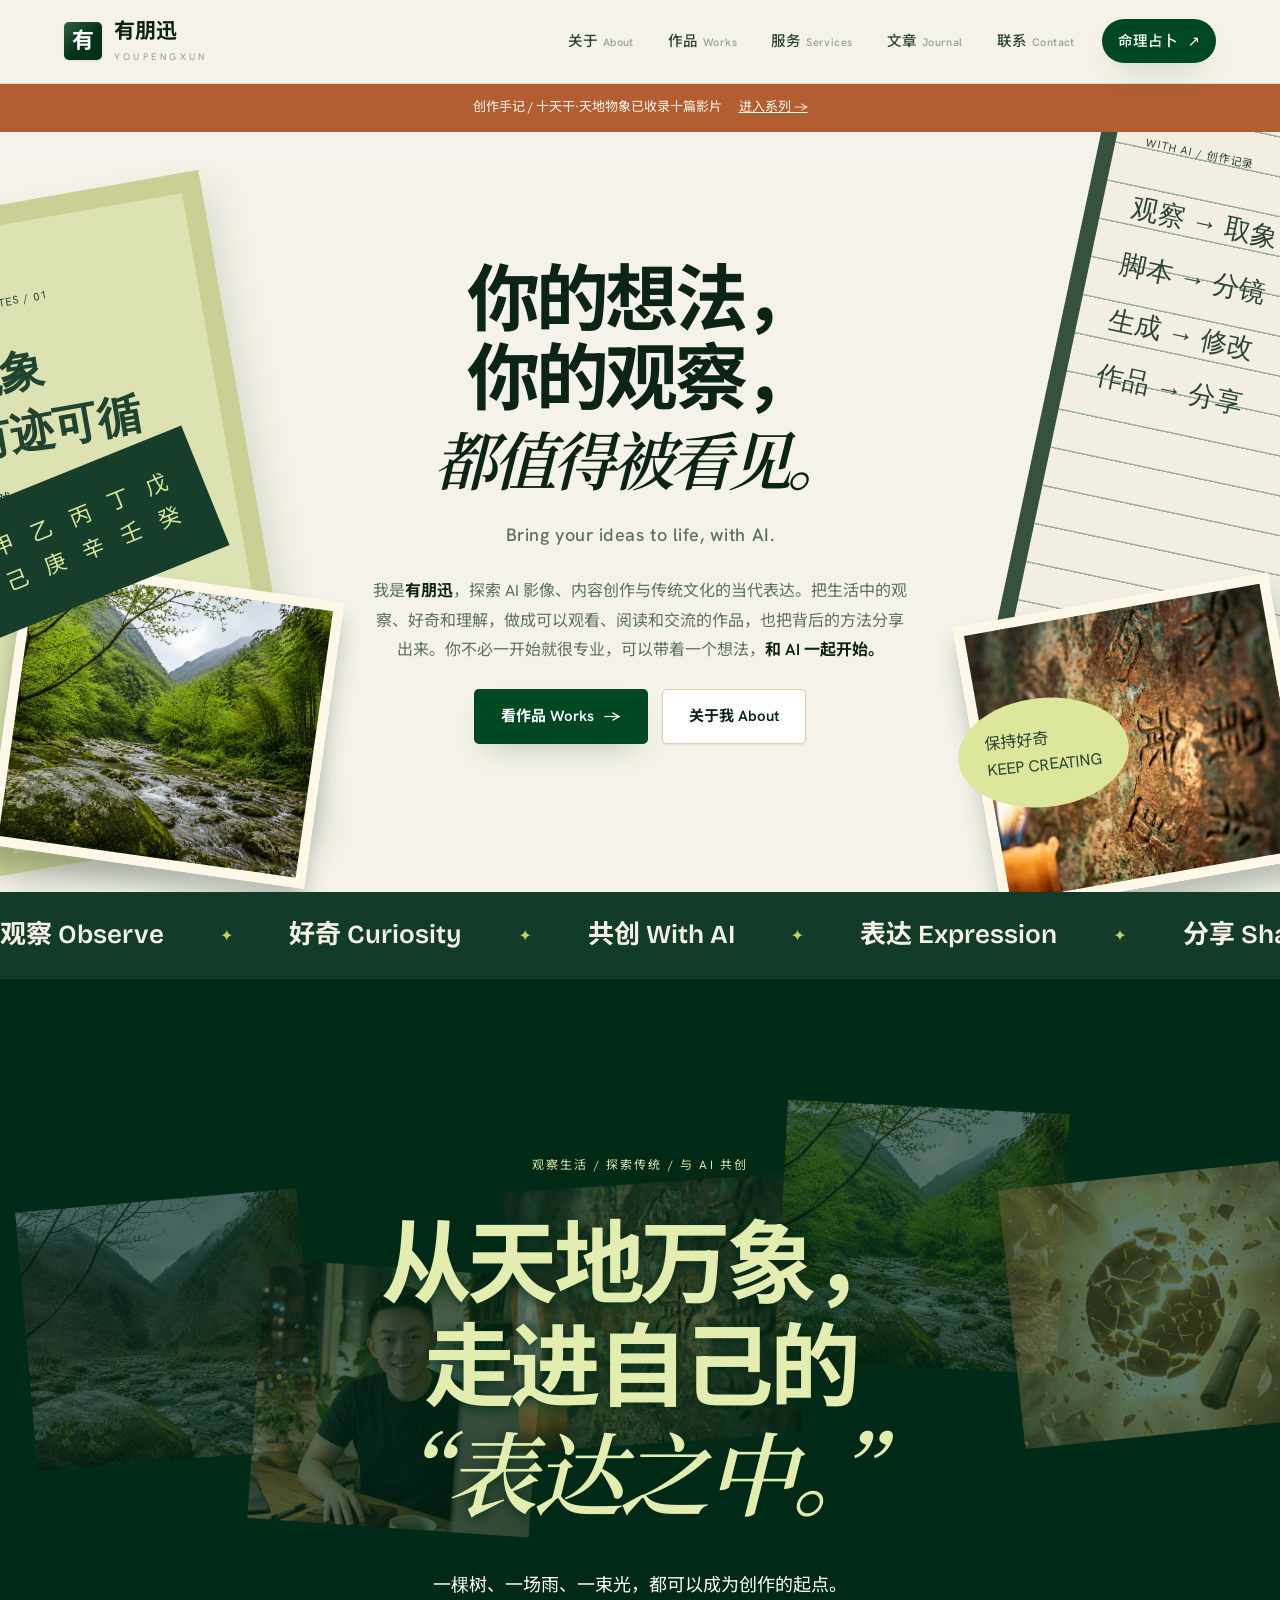
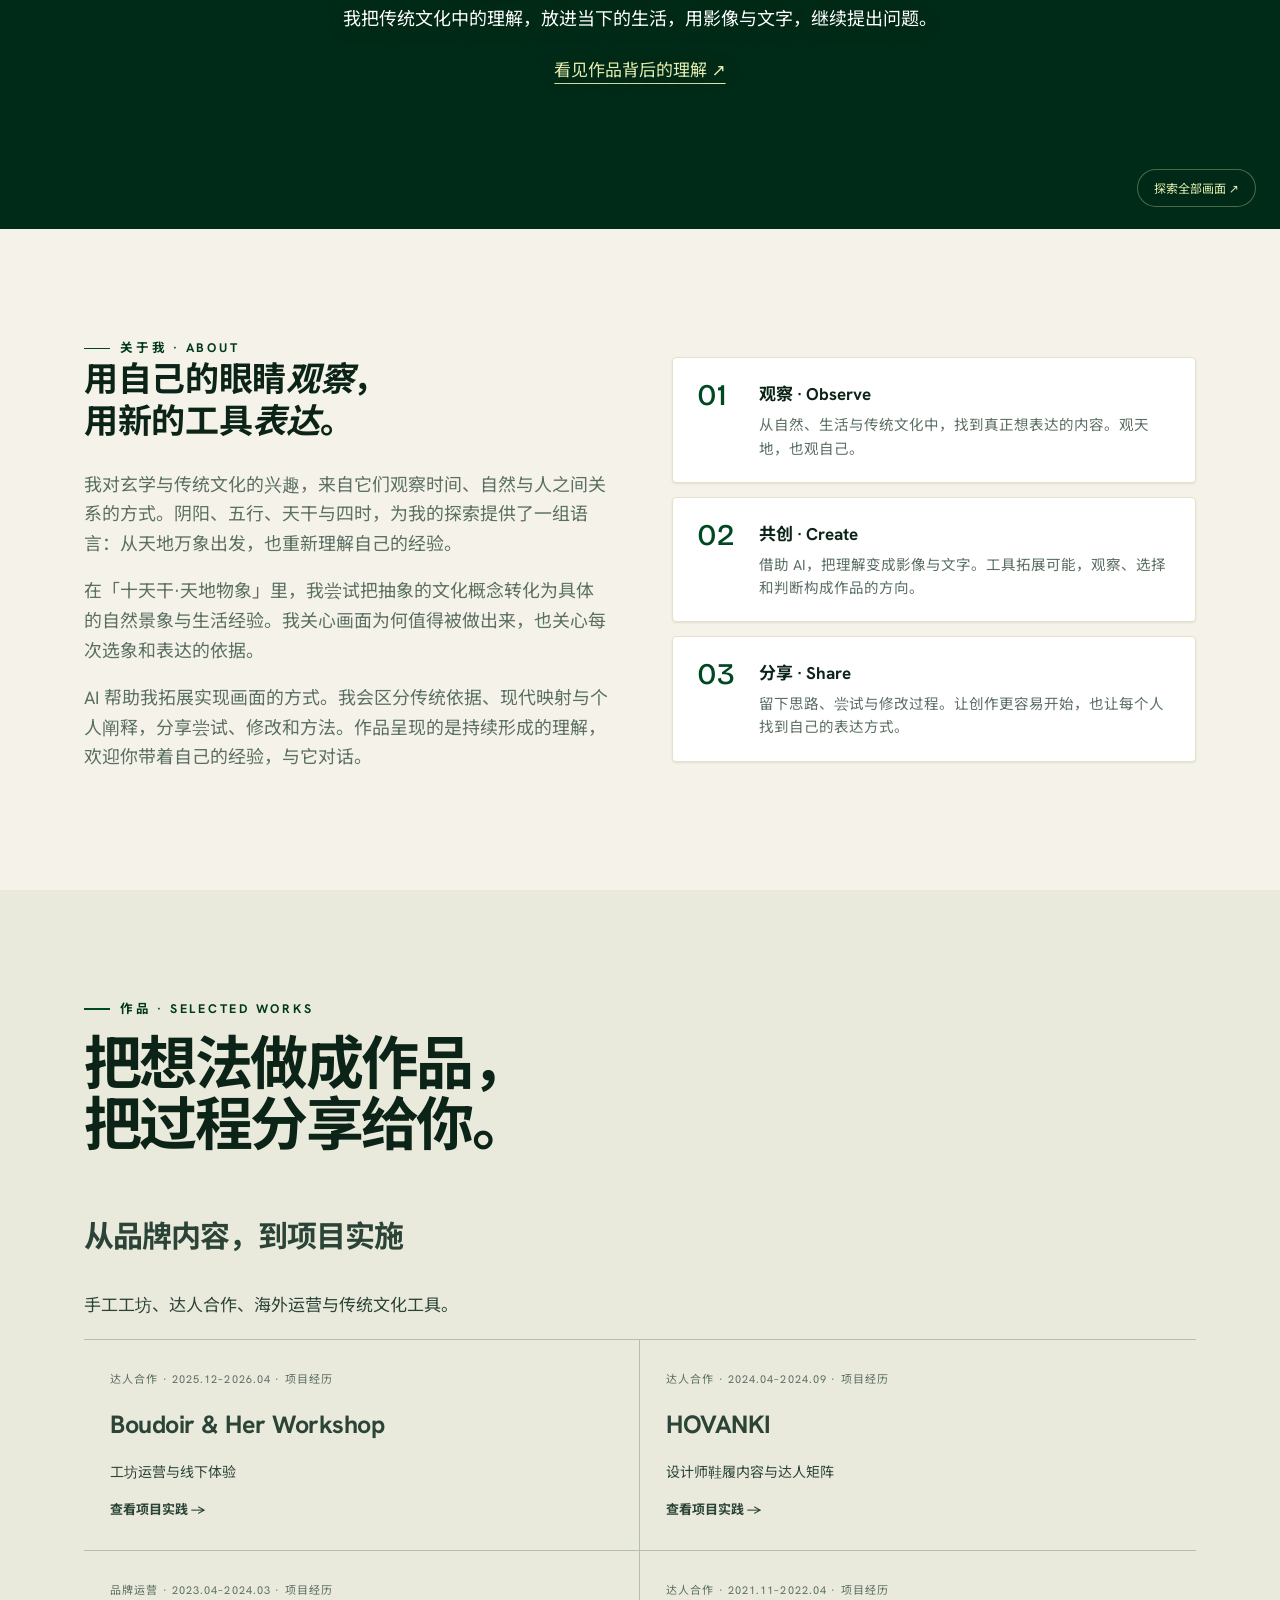
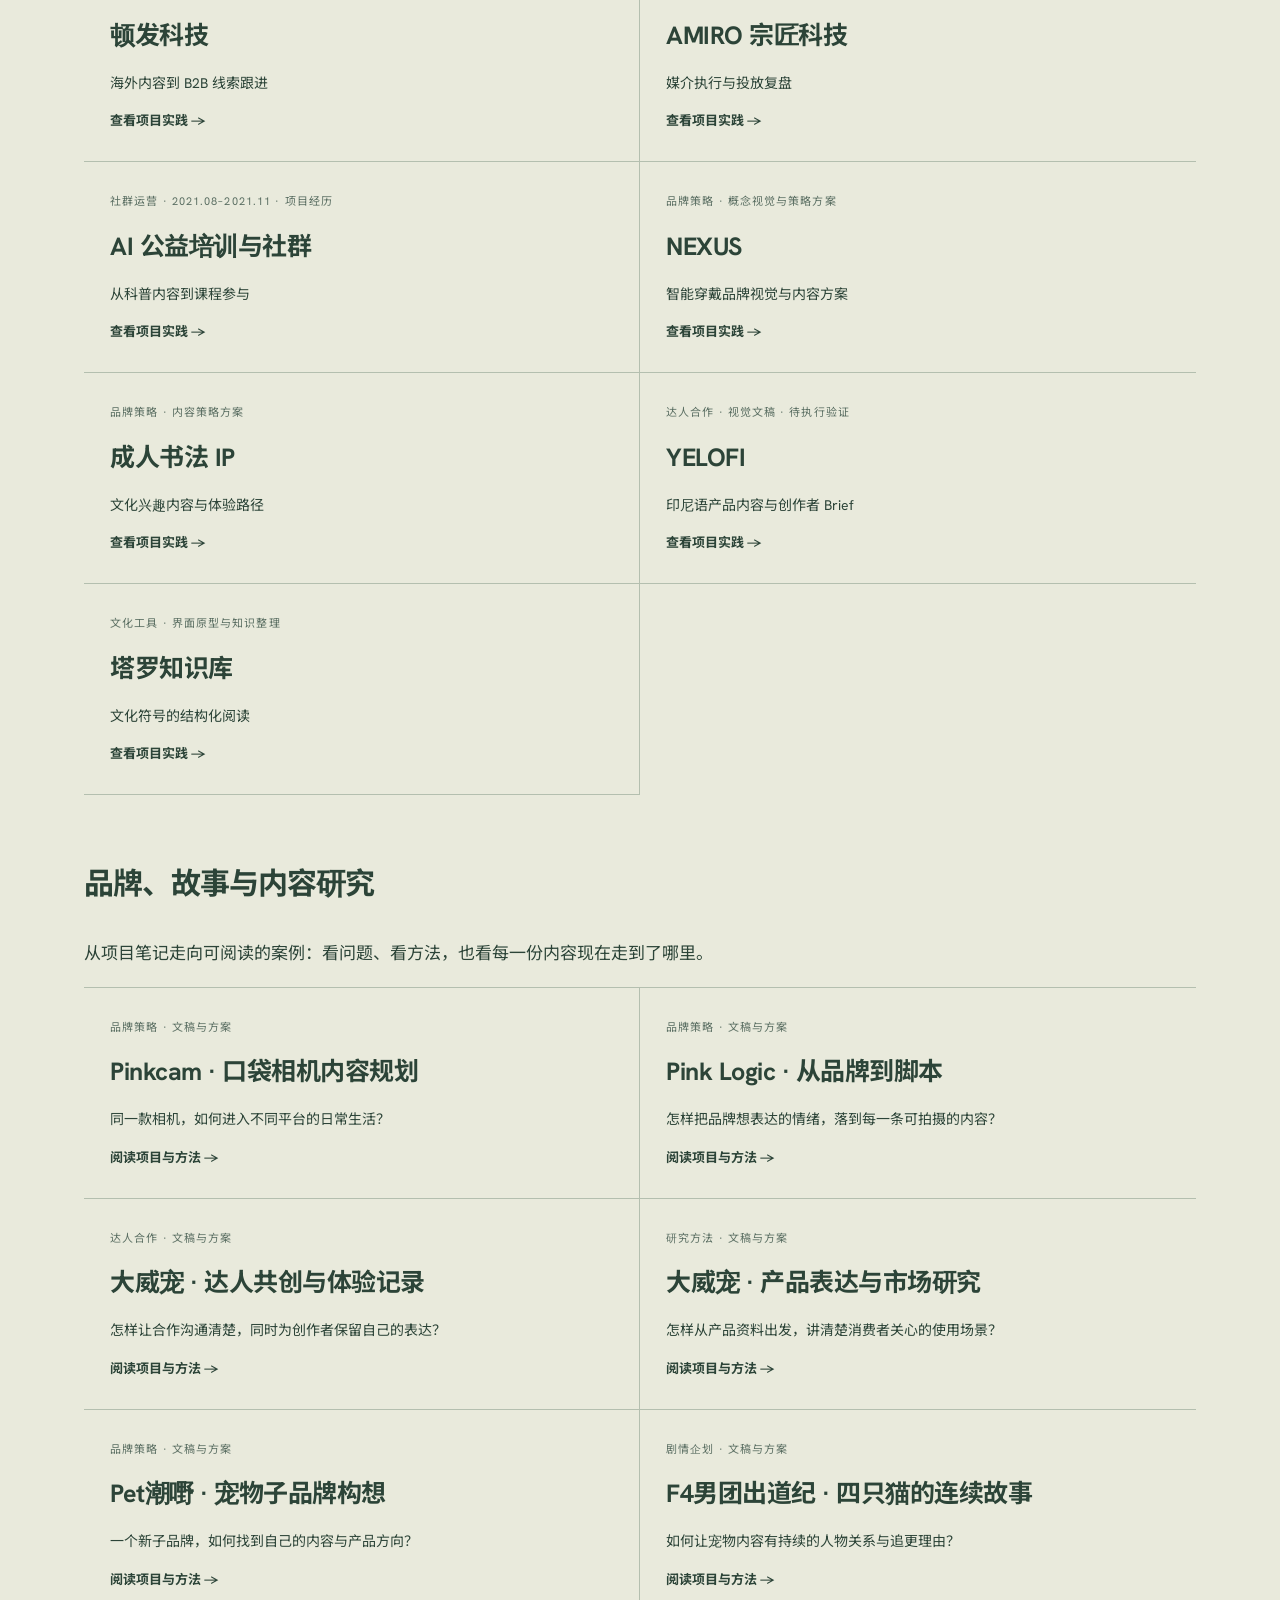
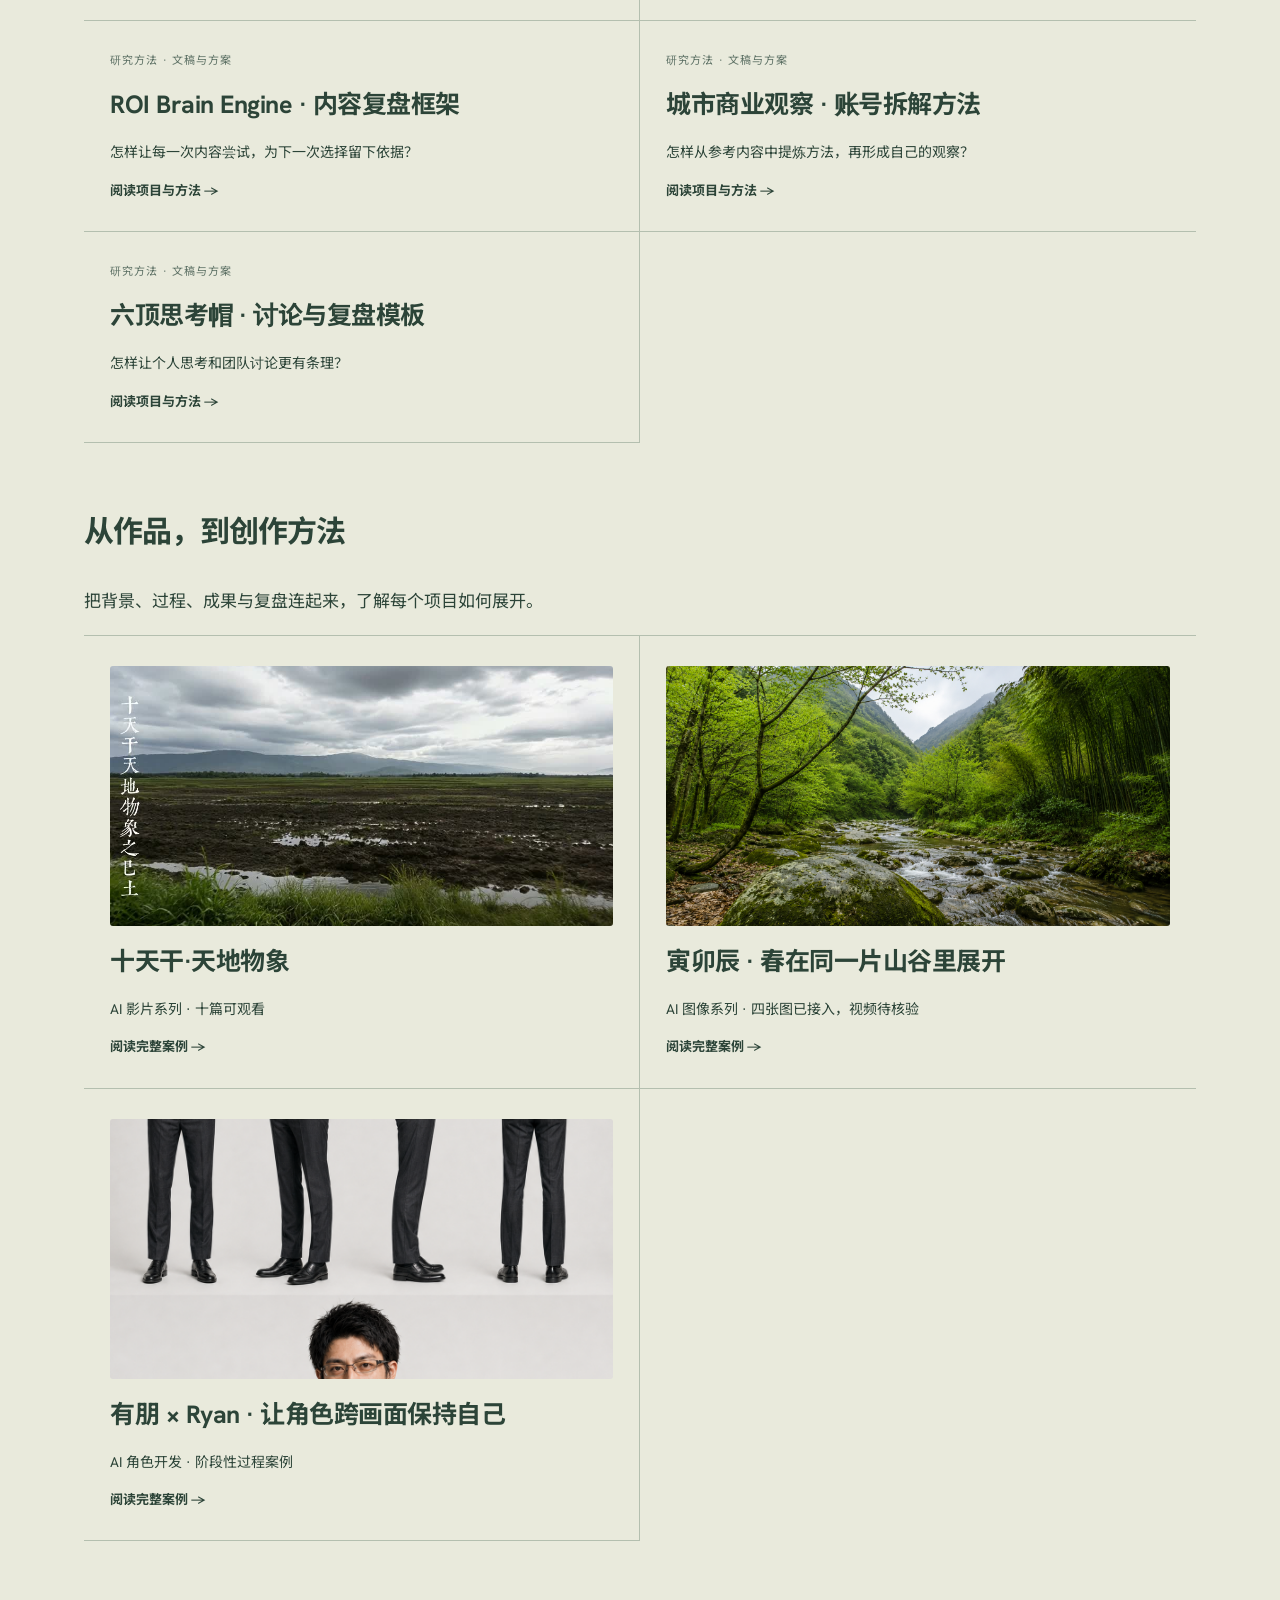
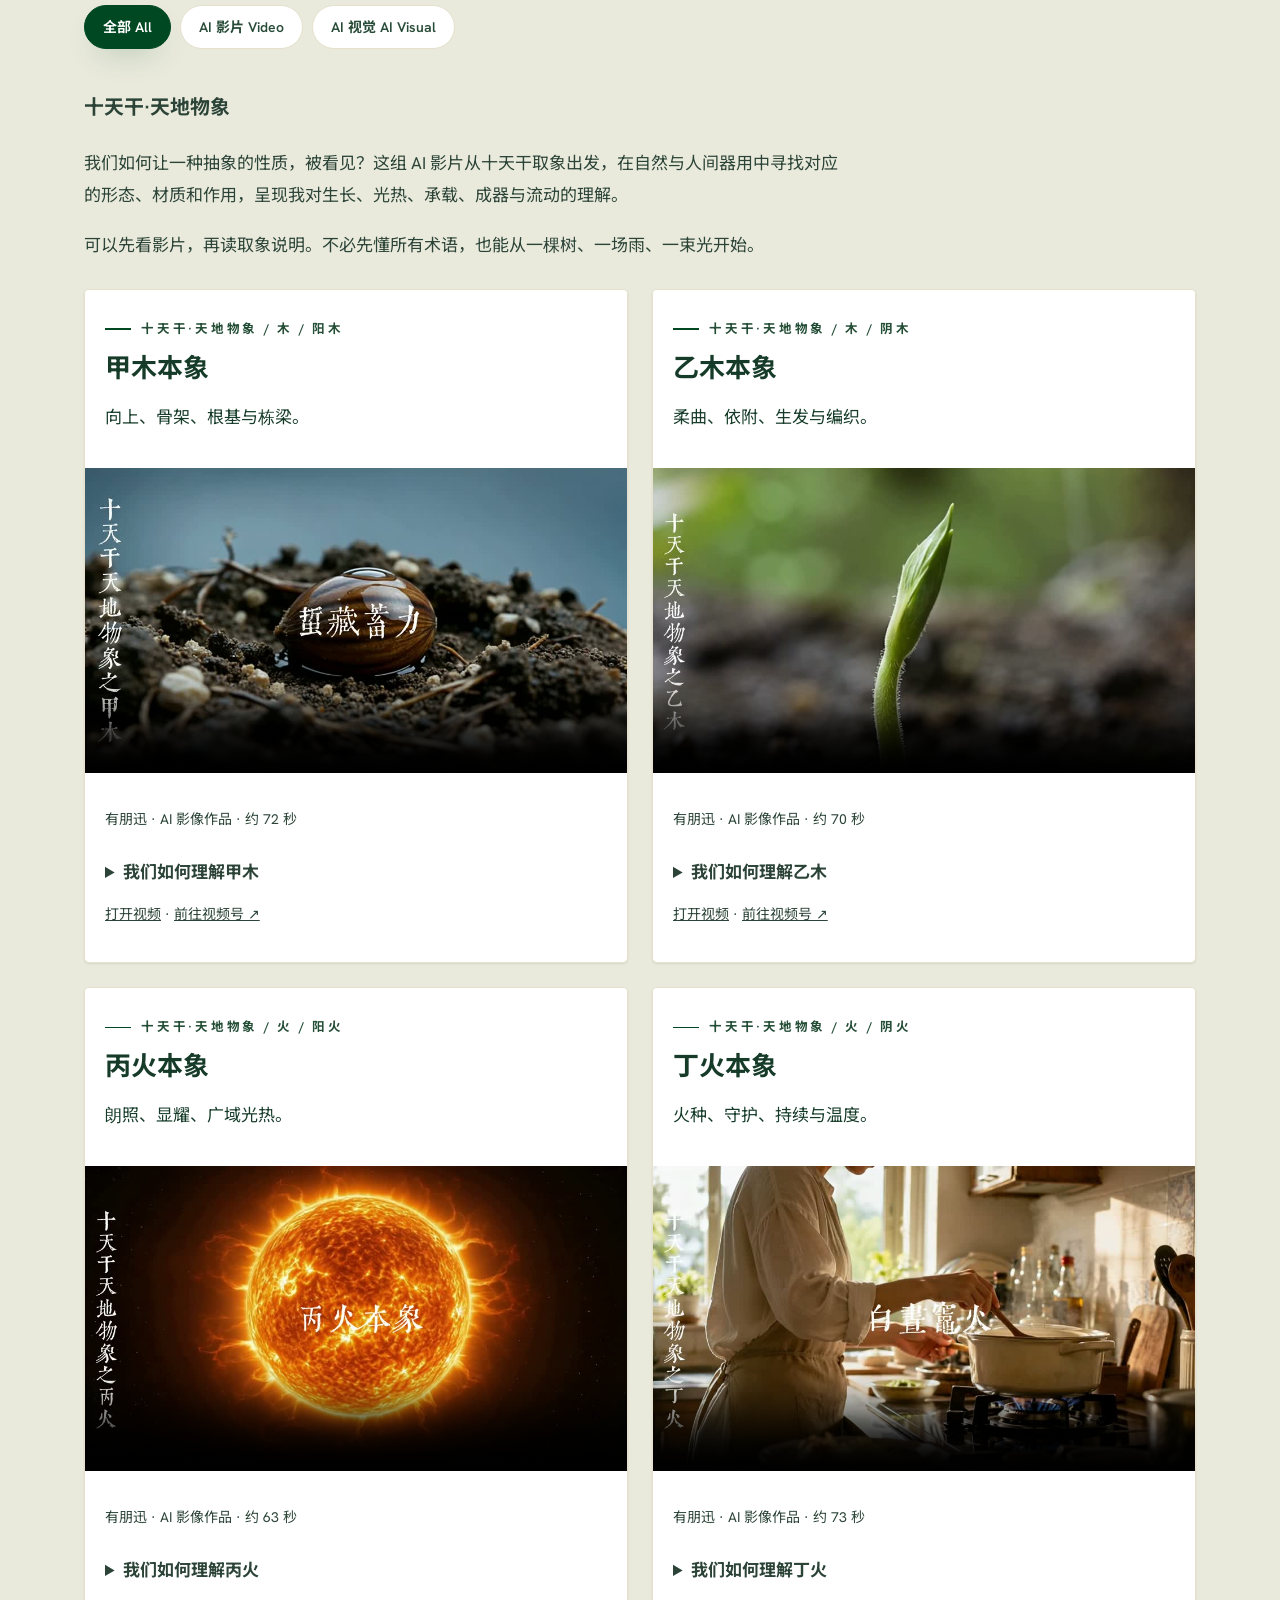
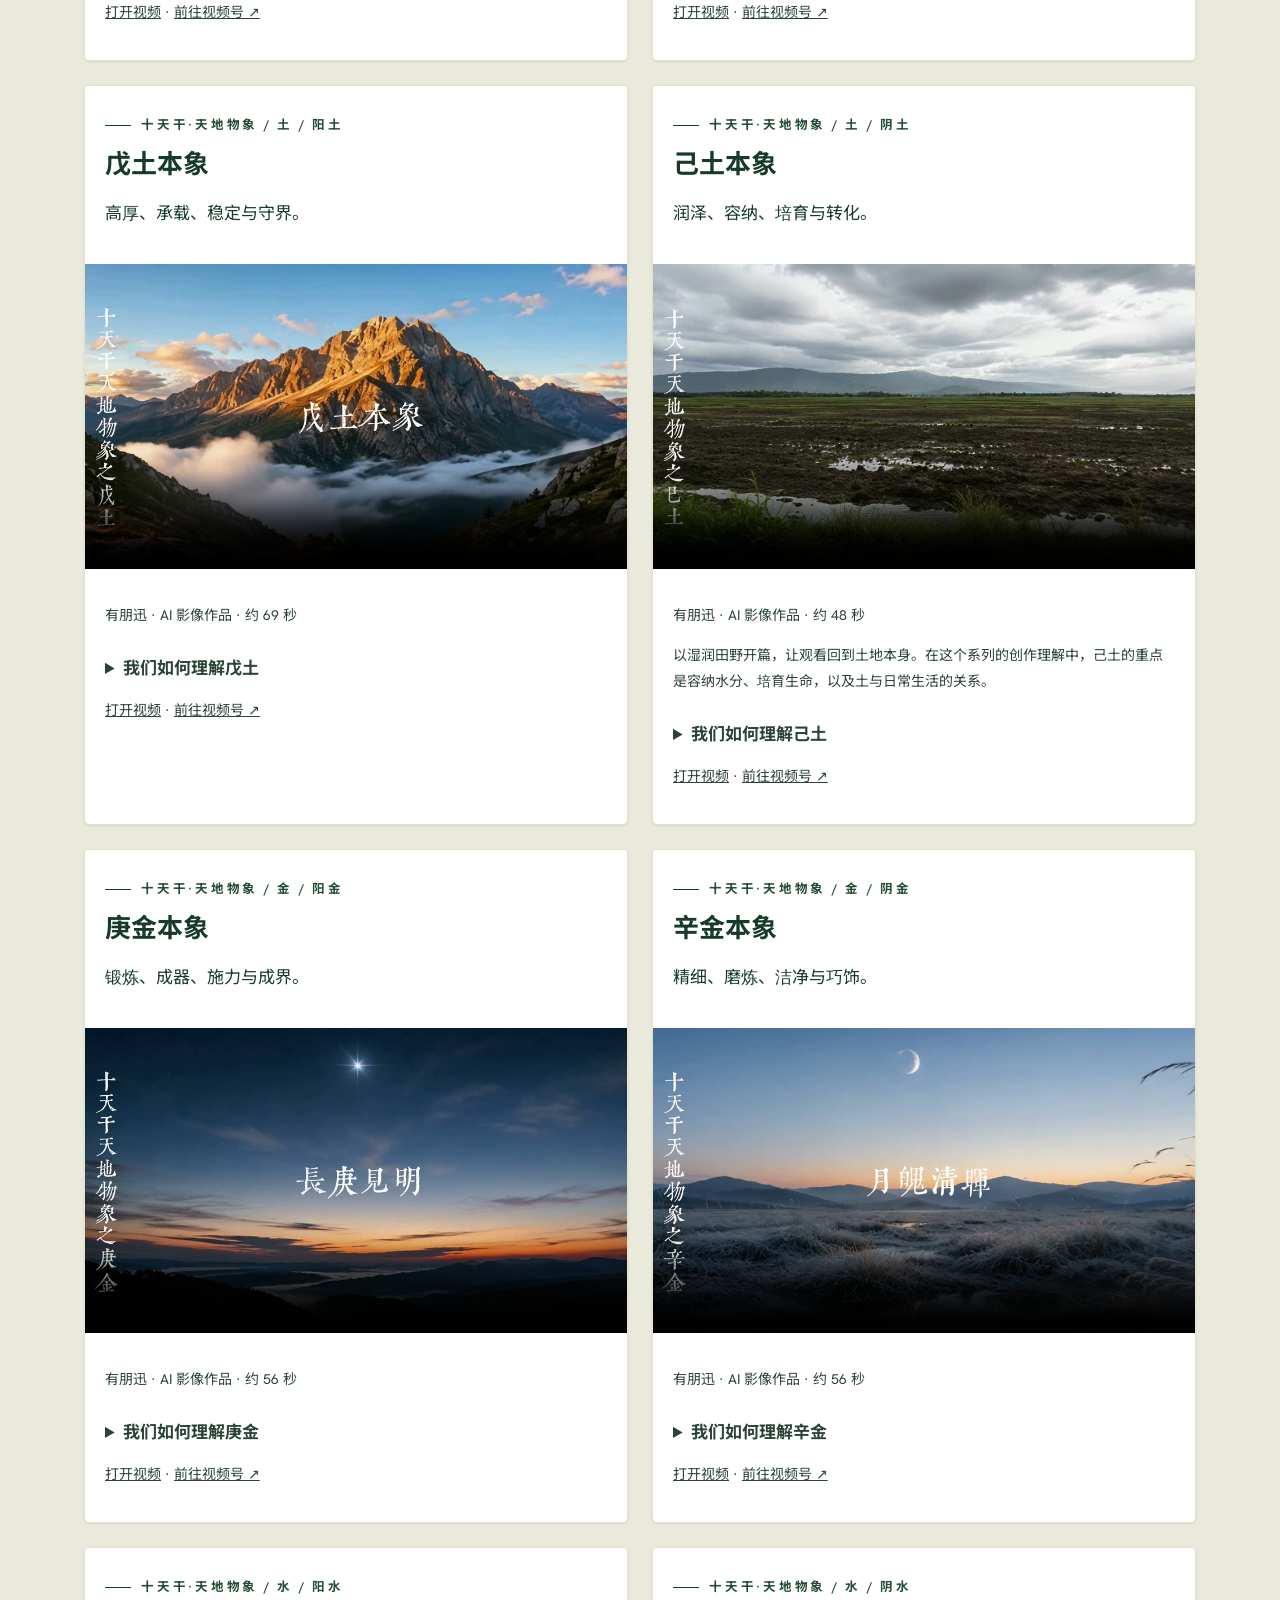
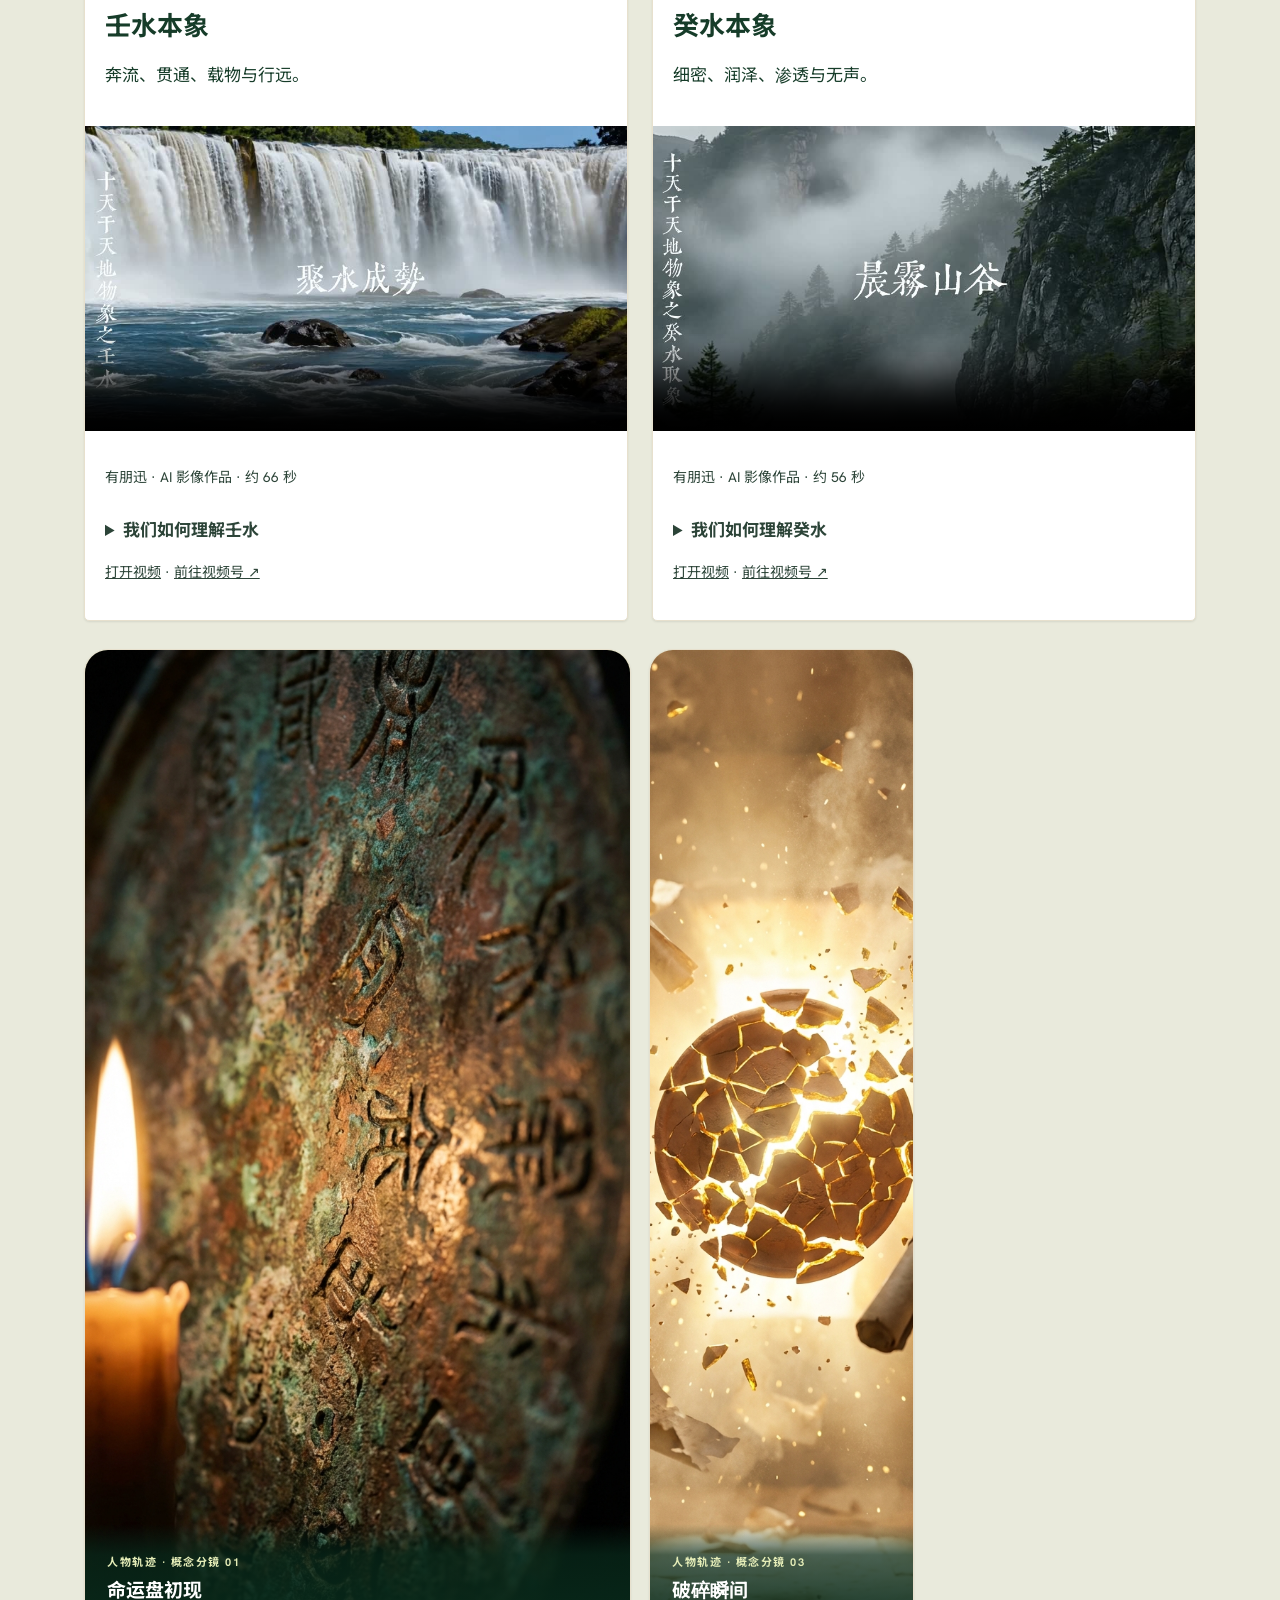
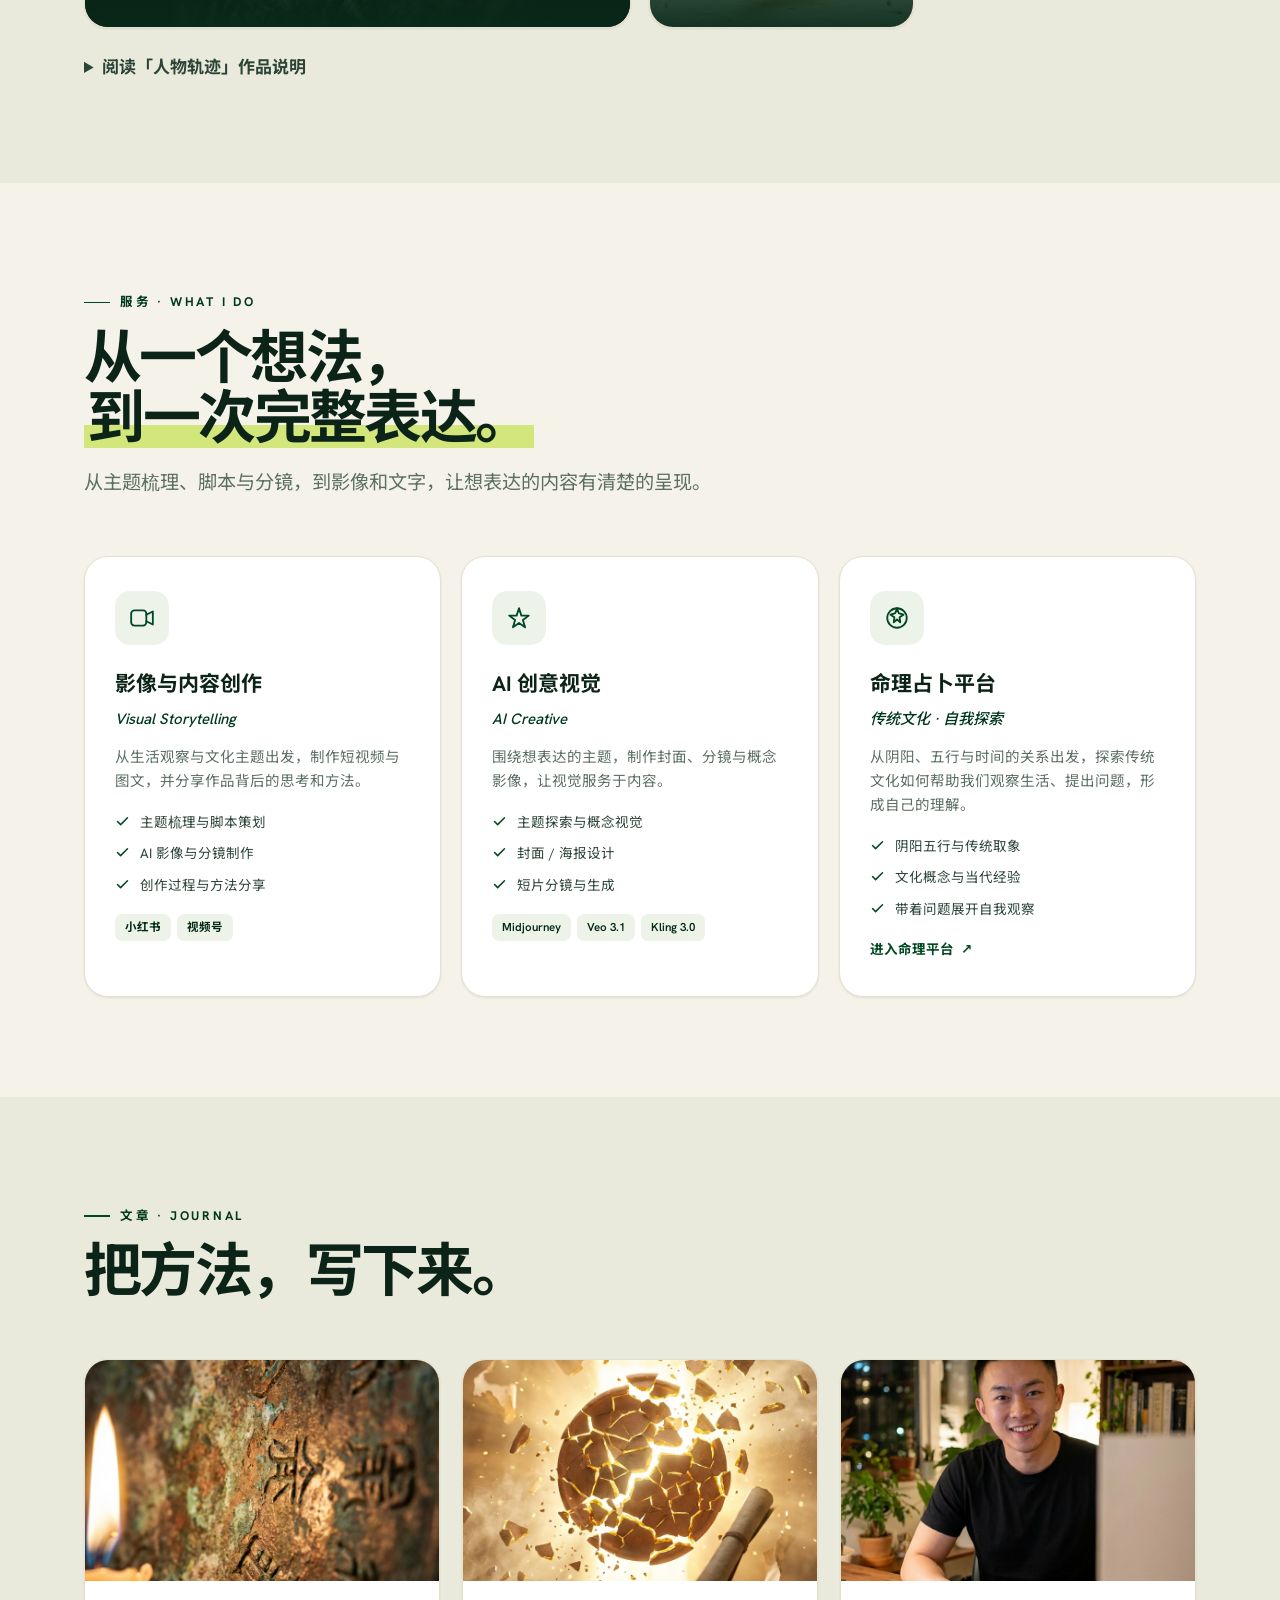
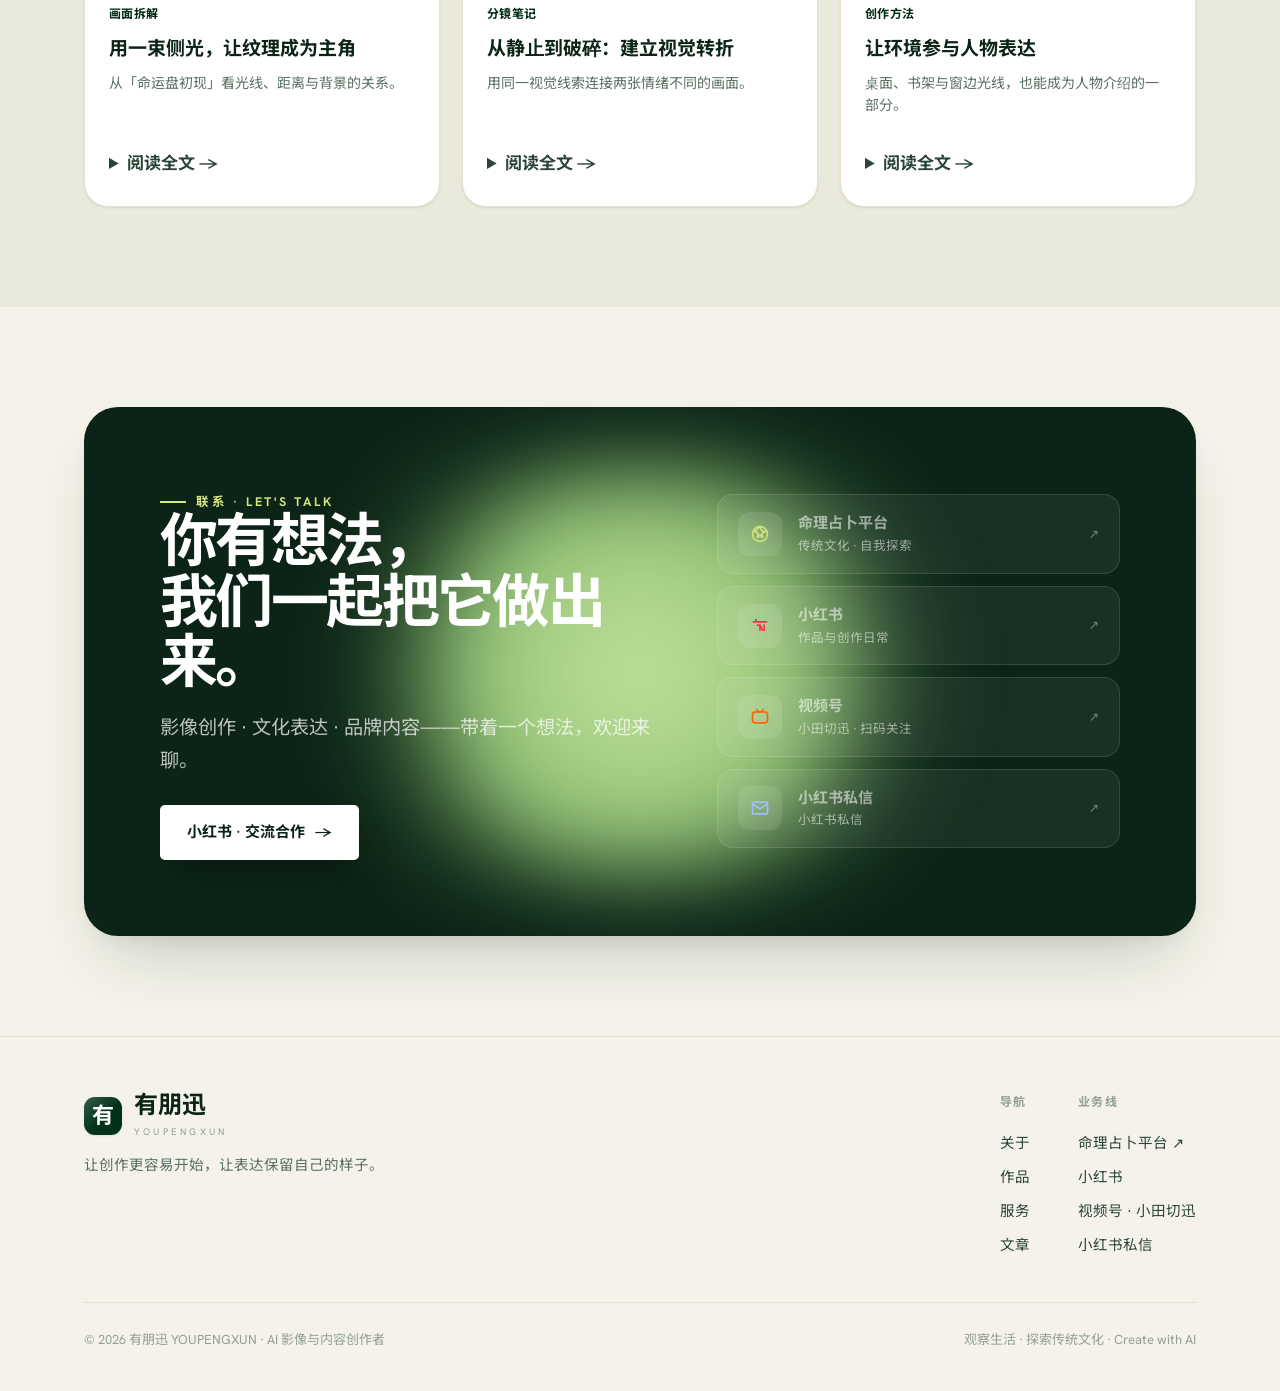
==== commit ba5a85f7: "修改首页内容" ====
--- a/index.html
+++ b/index.html
@@ -135,7 +135,7 @@
       <span class="eyebrow">作品 · Selected Works</span>
       <h2 class="h-1">把想法做成作品，<br />把过程分享给你。</h2>
     </div>
-<div class="project-case-list" id="portfolio-projects"><h3>从品牌内容，到项目现场</h3><p>工坊、达人合作、海外运营与文化工具。每个项目只保留一个案例入口。</p><div class="project-case-grid"><a class="project-case-card" href="portfolio-projects.html#boudoir"><span>达人合作 · 2025.12–2026.04 · 项目经历</span><h3>Boudoir & Her Workshop</h3><p>工坊运营与线下体验</p><span>查看项目实践 →</span></a><a class="project-case-card" href="portfolio-projects.html#hovanki"><span>达人合作 · 2024.04–2024.09 · 项目经历</span><h3>HOVANKI</h3><p>设计师鞋履内容与达人矩阵</p><span>查看项目实践 →</span></a><a class="project-case-card" href="portfolio-projects.html#dunfa"><span>品牌运营 · 2023.04–2024.03 · 项目经历</span><h3>顿发科技</h3><p>海外内容到 B2B 线索跟进</p><span>查看项目实践 →</span></a><a class="project-case-card" href="portfolio-projects.html#amiro"><span>达人合作 · 2021.11–2022.04 · 项目经历</span><h3>AMIRO 宗匠科技</h3><p>媒介执行与投放复盘</p><span>查看项目实践 →</span></a><a class="project-case-card" href="portfolio-projects.html#ai-training"><span>社群运营 · 2021.08–2021.11 · 项目经历</span><h3>AI 公益培训与社群</h3><p>从科普内容到课程参与</p><span>查看项目实践 →</span></a><a class="project-case-card" href="portfolio-projects.html#nexus"><span>品牌策略 · 概念视觉与策略方案</span><h3>NEXUS</h3><p>智能穿戴品牌视觉与内容方案</p><span>查看项目实践 →</span></a><a class="project-case-card" href="portfolio-projects.html#calligraphy"><span>品牌策略 · 内容策略方案</span><h3>成人书法 IP</h3><p>文化兴趣内容与体验路径</p><span>查看项目实践 →</span></a><a class="project-case-card" href="portfolio-projects.html#yelofi"><span>达人合作 · 视觉文稿 · 待执行验证</span><h3>YELOFI</h3><p>印尼语产品内容与创作者 Brief</p><span>查看项目实践 →</span></a><a class="project-case-card" href="portfolio-projects.html#tarot"><span>文化工具 · 界面原型与知识整理</span><h3>塔罗知识库</h3><p>文化符号的结构化阅读</p><span>查看项目实践 →</span></a></div></div><div id="notion-projects" class="project-case-list"><h3>品牌、故事与内容研究</h3><p>从项目笔记走向可阅读的案例：看问题、看方法，也看每一份内容现在走到了哪里。</p><div class="project-case-grid"><a class="project-case-card" href="notion-projects.html#pocket"><span>品牌策略 · 文稿与方案</span><h3>Pinkcam · 口袋相机内容规划</h3><p>同一款相机，如何进入不同平台的日常生活？</p><span>阅读项目与方法 →</span></a><a class="project-case-card" href="notion-projects.html#pink"><span>品牌策略 · 文稿与方案</span><h3>Pink Logic · 从品牌到脚本</h3><p>怎样把品牌想表达的情绪，落到每一条可拍摄的内容？</p><span>阅读项目与方法 →</span></a><a class="project-case-card" href="notion-projects.html#dawin-creators"><span>达人合作 · 文稿与方案</span><h3>大威宠 · 达人共创与体验记录</h3><p>怎样让合作沟通清楚，同时为创作者保留自己的表达？</p><span>阅读项目与方法 →</span></a><a class="project-case-card" href="notion-projects.html#dawin-product"><span>研究方法 · 文稿与方案</span><h3>大威宠 · 产品表达与市场研究</h3><p>怎样从产品资料出发，讲清楚消费者关心的使用场景？</p><span>阅读项目与方法 →</span></a><a class="project-case-card" href="notion-projects.html#pet"><span>品牌策略 · 文稿与方案</span><h3>Pet潮嘢 · 宠物子品牌构想</h3><p>一个新子品牌，如何找到自己的内容与产品方向？</p><span>阅读项目与方法 →</span></a><a class="project-case-card" href="notion-projects.html#f4"><span>剧情企划 · 文稿与方案</span><h3>F4男团出道纪 · 四只猫的连续故事</h3><p>如何让宠物内容有持续的人物关系与追更理由？</p><span>阅读项目与方法 →</span></a><a class="project-case-card" href="notion-projects.html#roi"><span>研究方法 · 文稿与方案</span><h3>ROI Brain Engine · 内容复盘框架</h3><p>怎样让每一次内容尝试，为下一次选择留下依据？</p><span>阅读项目与方法 →</span></a><a class="project-case-card" href="notion-projects.html#benchmark"><span>研究方法 · 文稿与方案</span><h3>城市商业观察 · 账号拆解方法</h3><p>怎样从参考内容中提炼方法，再形成自己的观察？</p><span>阅读项目与方法 →</span></a><a class="project-case-card" href="notion-projects.html#hats"><span>研究方法 · 文稿与方案</span><h3>六顶思考帽 · 讨论与复盘模板</h3><p>怎样让个人思考和团队讨论更有条理？</p><span>阅读项目与方法 →</span></a></div></div>
+<div class="project-case-list" id="portfolio-projects"><h3>从品牌内容，到项目实施</h3><p>手工工坊、达人合作、海外运营与传统文化工具。</p><div class="project-case-grid"><a class="project-case-card" href="portfolio-projects.html#boudoir"><span>达人合作 · 2025.12–2026.04 · 项目经历</span><h3>Boudoir & Her Workshop</h3><p>工坊运营与线下体验</p><span>查看项目实践 →</span></a><a class="project-case-card" href="portfolio-projects.html#hovanki"><span>达人合作 · 2024.04–2024.09 · 项目经历</span><h3>HOVANKI</h3><p>设计师鞋履内容与达人矩阵</p><span>查看项目实践 →</span></a><a class="project-case-card" href="portfolio-projects.html#dunfa"><span>品牌运营 · 2023.04–2024.03 · 项目经历</span><h3>顿发科技</h3><p>海外内容到 B2B 线索跟进</p><span>查看项目实践 →</span></a><a class="project-case-card" href="portfolio-projects.html#amiro"><span>达人合作 · 2021.11–2022.04 · 项目经历</span><h3>AMIRO 宗匠科技</h3><p>媒介执行与投放复盘</p><span>查看项目实践 →</span></a><a class="project-case-card" href="portfolio-projects.html#ai-training"><span>社群运营 · 2021.08–2021.11 · 项目经历</span><h3>AI 公益培训与社群</h3><p>从科普内容到课程参与</p><span>查看项目实践 →</span></a><a class="project-case-card" href="portfolio-projects.html#nexus"><span>品牌策略 · 概念视觉与策略方案</span><h3>NEXUS</h3><p>智能穿戴品牌视觉与内容方案</p><span>查看项目实践 →</span></a><a class="project-case-card" href="portfolio-projects.html#calligraphy"><span>品牌策略 · 内容策略方案</span><h3>成人书法 IP</h3><p>文化兴趣内容与体验路径</p><span>查看项目实践 →</span></a><a class="project-case-card" href="portfolio-projects.html#yelofi"><span>达人合作 · 视觉文稿 · 待执行验证</span><h3>YELOFI</h3><p>印尼语产品内容与创作者 Brief</p><span>查看项目实践 →</span></a><a class="project-case-card" href="portfolio-projects.html#tarot"><span>文化工具 · 界面原型与知识整理</span><h3>塔罗知识库</h3><p>文化符号的结构化阅读</p><span>查看项目实践 →</span></a></div></div><div id="notion-projects" class="project-case-list"><h3>品牌、故事与内容研究</h3><p>从项目笔记走向可阅读的案例：看问题、看方法，也看每一份内容现在走到了哪里。</p><div class="project-case-grid"><a class="project-case-card" href="notion-projects.html#pocket"><span>品牌策略 · 文稿与方案</span><h3>Pinkcam · 口袋相机内容规划</h3><p>同一款相机，如何进入不同平台的日常生活？</p><span>阅读项目与方法 →</span></a><a class="project-case-card" href="notion-projects.html#pink"><span>品牌策略 · 文稿与方案</span><h3>Pink Logic · 从品牌到脚本</h3><p>怎样把品牌想表达的情绪，落到每一条可拍摄的内容？</p><span>阅读项目与方法 →</span></a><a class="project-case-card" href="notion-projects.html#dawin-creators"><span>达人合作 · 文稿与方案</span><h3>大威宠 · 达人共创与体验记录</h3><p>怎样让合作沟通清楚，同时为创作者保留自己的表达？</p><span>阅读项目与方法 →</span></a><a class="project-case-card" href="notion-projects.html#dawin-product"><span>研究方法 · 文稿与方案</span><h3>大威宠 · 产品表达与市场研究</h3><p>怎样从产品资料出发，讲清楚消费者关心的使用场景？</p><span>阅读项目与方法 →</span></a><a class="project-case-card" href="notion-projects.html#pet"><span>品牌策略 · 文稿与方案</span><h3>Pet潮嘢 · 宠物子品牌构想</h3><p>一个新子品牌，如何找到自己的内容与产品方向？</p><span>阅读项目与方法 →</span></a><a class="project-case-card" href="notion-projects.html#f4"><span>剧情企划 · 文稿与方案</span><h3>F4男团出道纪 · 四只猫的连续故事</h3><p>如何让宠物内容有持续的人物关系与追更理由？</p><span>阅读项目与方法 →</span></a><a class="project-case-card" href="notion-projects.html#roi"><span>研究方法 · 文稿与方案</span><h3>ROI Brain Engine · 内容复盘框架</h3><p>怎样让每一次内容尝试，为下一次选择留下依据？</p><span>阅读项目与方法 →</span></a><a class="project-case-card" href="notion-projects.html#benchmark"><span>研究方法 · 文稿与方案</span><h3>城市商业观察 · 账号拆解方法</h3><p>怎样从参考内容中提炼方法，再形成自己的观察？</p><span>阅读项目与方法 →</span></a><a class="project-case-card" href="notion-projects.html#hats"><span>研究方法 · 文稿与方案</span><h3>六顶思考帽 · 讨论与复盘模板</h3><p>怎样让个人思考和团队讨论更有条理？</p><span>阅读项目与方法 →</span></a></div></div>
 <div id="project-cases" class="project-case-list"><h3>从作品，到创作方法</h3><p>把背景、过程、成果与复盘连起来，了解每个项目如何展开。</p><div class="project-case-grid"><a class="project-case-card" href="project-cases.html#stems"><img loading="lazy" src="assets/content/jitu-poster.jpg" alt="十天干·天地物象"><h3>十天干·天地物象</h3><p>AI 影片系列 · 十篇可观看</p><span>阅读完整案例 →</span></a><a class="project-case-card" href="project-cases.html#wood"><img loading="lazy" src="assets/cases/wood-4.png" alt="寅卯辰 · 春在同一片山谷里展开"><h3>寅卯辰 · 春在同一片山谷里展开</h3><p>AI 图像系列 · 四张图已接入，视频待核验</p><span>阅读完整案例 →</span></a><a class="project-case-card" href="project-cases.html#duo"><img loading="lazy" src="assets/cases/ryan.png" alt="有朋 × Ryan · 让角色跨画面保持自己"><h3>有朋 × Ryan · 让角色跨画面保持自己</h3><p>AI 角色开发 · 阶段性过程案例</p><span>阅读完整案例 →</span></a></div></div>
     <div class="works-filter reveal" data-d="1">
       <button class="chip active" data-f="all">全部 All</button>
